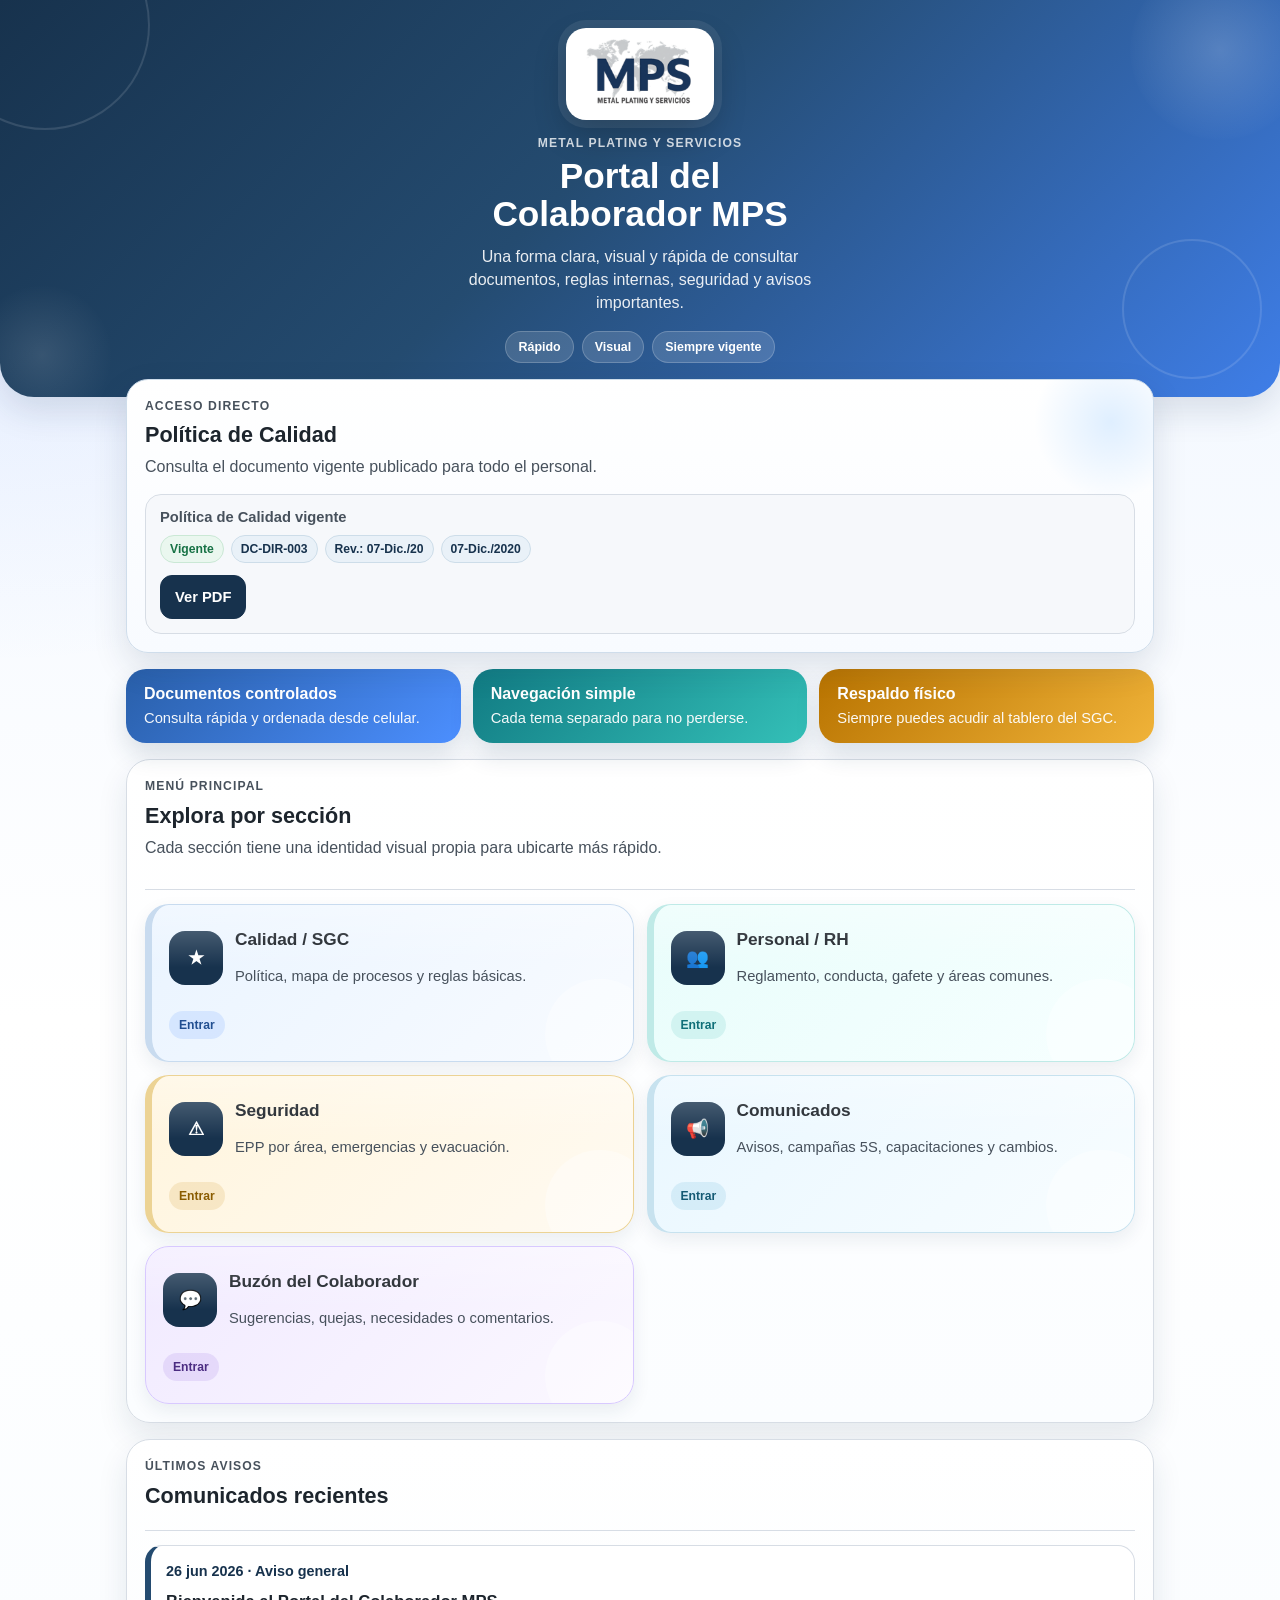
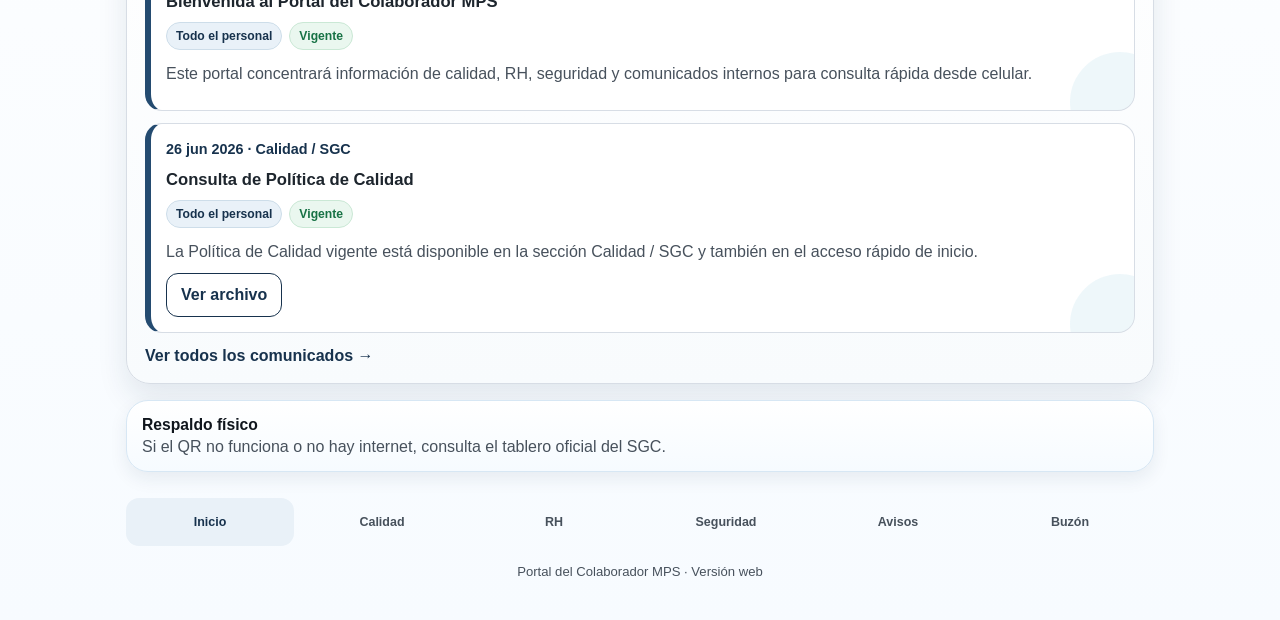
==== index.html @ ca5b2b28 "Carga inicial del Portal del Colaborador MPS" ====
<!doctype html>
<html lang="es-MX">
<head>
  <meta charset="utf-8">
  <meta name="viewport" content="width=device-width, initial-scale=1">
  <title>Portal del Colaborador MPS</title>
  <meta name="description" content="Portal del Colaborador MPS: acceso móvil a calidad, RH, seguridad y comunicados.">
  <link rel="stylesheet" href="css/estilos.css">
</head>
<body data-page="inicio">
  <header class="app-hero energetic creative-home">
    <div class="hero-deco hero-deco-a"></div>
    <div class="hero-deco hero-deco-b"></div>
    <div class="hero-ring hero-ring-a"></div>
    <div class="hero-ring hero-ring-b"></div>
    <div class="hero-logo-wrap glow floating">
      <img src="assets/logo_mps.png" alt="Logo MPS" class="hero-logo">
    </div>
    <p class="kicker">Metal Plating y Servicios</p>
    <h1>Portal del Colaborador MPS</h1>
    <p class="hero-text">Una forma clara, visual y rápida de consultar documentos, reglas internas, seguridad y avisos importantes.</p>
    <div class="hero-pills colorful">
      <span>Rápido</span>
      <span>Visual</span>
      <span>Siempre vigente</span>
    </div>
  </header>

  <main class="app-main">
    <section class="primary-policy energetic-card spotlight-card">
      <div>
        <p class="tag">Acceso directo</p>
        <h2>Política de Calidad</h2>
        <p>Consulta el documento vigente publicado para todo el personal.</p>
      </div>
      <div id="politica-destacada" class="destacado-loading">Cargando documento...</div>
    </section>

    <section class="home-ribbon-grid">
      <article class="ribbon-card blue">
        <strong>Documentos controlados</strong>
        <span>Consulta rápida y ordenada desde celular.</span>
      </article>
      <article class="ribbon-card teal">
        <strong>Navegación simple</strong>
        <span>Cada tema separado para no perderse.</span>
      </article>
      <article class="ribbon-card amber">
        <strong>Respaldo físico</strong>
        <span>Siempre puedes acudir al tablero del SGC.</span>
      </article>
    </section>

    <section class="menu-section menu-energetic creative-panel">
      <div class="section-heading no-border">
        <p class="tag">Menú principal</p>
        <h2>Explora por sección</h2>
        <p>Cada sección tiene una identidad visual propia para ubicarte más rápido.</p>
      </div>
      <div class="mobile-menu-grid energetic-grid v6-grid">
        <a class="module-card calidad vivid deluxe" href="calidad.html">
          <span class="module-icon vivid">★</span>
          <span class="module-title">Calidad / SGC</span>
          <span class="module-desc">Política, mapa de procesos y reglas básicas.</span>
          <span class="module-chip">Entrar</span>
        </a>
        <a class="module-card rh vivid deluxe" href="rh.html">
          <span class="module-icon vivid">👥</span>
          <span class="module-title">Personal / RH</span>
          <span class="module-desc">Reglamento, conducta, gafete y áreas comunes.</span>
          <span class="module-chip">Entrar</span>
        </a>
        <a class="module-card seguridad vivid deluxe" href="seguridad.html">
          <span class="module-icon vivid">⚠</span>
          <span class="module-title">Seguridad</span>
          <span class="module-desc">EPP por área, emergencias y evacuación.</span>
          <span class="module-chip">Entrar</span>
        </a>
        <a class="module-card comunicados vivid deluxe" href="comunicados.html">
          <span class="module-icon vivid">📢</span>
          <span class="module-title">Comunicados</span>
          <span class="module-desc">Avisos, campañas 5S, capacitaciones y cambios.</span>
          <span class="module-chip">Entrar</span>
        </a>
        <a class="module-card buzon vivid deluxe" href="buzon.html">
          <span class="module-icon vivid">💬</span>
          <span class="module-title">Buzón del Colaborador</span>
          <span class="module-desc">Sugerencias, quejas, necesidades o comentarios.</span>
          <span class="module-chip">Entrar</span>
        </a>
      </div>
    </section>

    <section class="mini-section stylish creative-panel">
      <div class="section-heading">
        <p class="tag">Últimos avisos</p>
        <h2>Comunicados recientes</h2>
      </div>
      <div id="comunicados-recientes" class="comunicados-lista compact-list"></div>
      <a class="text-link" href="comunicados.html">Ver todos los comunicados →</a>
    </section>

    <section class="support-note polished home-note">
      <strong>Respaldo físico</strong>
      <span>Si el QR no funciona o no hay internet, consulta el tablero oficial del SGC.</span>
    </section>
  </main>

  <nav class="bottom-nav" aria-label="Navegación principal">
    <a href="index.html" class="bottom-link active">Inicio</a>
    <a href="calidad.html" class="bottom-link">Calidad</a>
    <a href="rh.html" class="bottom-link">RH</a>
    <a href="seguridad.html" class="bottom-link">Seguridad</a>
    <a href="comunicados.html" class="bottom-link">Avisos</a>
    <a href="buzon.html" class="bottom-link">Buzón</a>
  </nav>

  <footer>
    <p>Portal del Colaborador MPS · Versión web</p>
  </footer>

  <script src="js/portal.js"></script>
</body>
</html>
---- css/estilos.css ----
:root {
  --azul: #17324d;
  --azul-2: #244b70;
  --azul-3: #35658d;
  --gris-950: #10161d;
  --gris-900: #1d252d;
  --gris-700: #47515c;
  --gris-500: #718093;
  --gris-300: #d7dde5;
  --gris-180: #e8edf3;
  --gris-100: #f6f8fb;
  --blanco: #ffffff;
  --verde: #177245;
  --ambar: #9a6700;
  --sombra: 0 14px 34px rgba(23, 50, 77, 0.13);
  --sombra-suave: 0 7px 18px rgba(23, 50, 77, 0.08);
  --radio: 22px;
}

* { box-sizing: border-box; }
html { scroll-behavior: smooth; }
body {
  margin: 0;
  font-family: Arial, Helvetica, sans-serif;
  background:
    radial-gradient(circle at top left, rgba(53, 101, 141, .14), transparent 34%),
    linear-gradient(180deg, #eef2f6 0%, #ffffff 42%, #f6f8fb 100%);
  color: var(--gris-900);
  padding-bottom: 88px;
}
a { color: inherit; }
h1, h2, h3, p { margin-top: 0; }

.app-hero {
  min-height: 310px;
  text-align: center;
  color: var(--blanco);
  padding: 28px 18px 34px;
  background:
    radial-gradient(circle at 30% 12%, rgba(255,255,255,.24), transparent 26%),
    linear-gradient(155deg, #12283f 0%, #17324d 50%, #244b70 100%);
  border-bottom-left-radius: 34px;
  border-bottom-right-radius: 34px;
  box-shadow: var(--sombra);
}
.hero-logo-wrap {
  width: 148px;
  height: 92px;
  margin: 0 auto 16px;
  background: var(--blanco);
  border-radius: 20px;
  display: grid;
  place-items: center;
  box-shadow: 0 12px 26px rgba(0,0,0,.22);
}
.hero-logo { width: 122px; height: auto; }
.kicker, .tag {
  font-size: .76rem;
  text-transform: uppercase;
  letter-spacing: .09em;
  font-weight: 800;
}
.kicker { color: rgba(255,255,255,.78); margin-bottom: 7px; }
.tag { color: var(--azul-3); margin-bottom: 7px; }
.app-hero h1 {
  font-size: 1.75rem;
  line-height: 1.08;
  margin: 0 auto 12px;
  max-width: 360px;
}
.hero-text {
  max-width: 390px;
  margin: 0 auto 16px;
  color: rgba(255,255,255,.9);
  line-height: 1.45;
}
.version-badge {
  display: inline-flex;
  padding: 8px 12px;
  background: rgba(255,255,255,.13);
  border: 1px solid rgba(255,255,255,.22);
  border-radius: 999px;
  font-size: .78rem;
  font-weight: 700;
}

.app-main {
  width: min(1080px, 100%);
  margin: 0 auto;
  padding: 18px;
}
.primary-policy, .menu-section, .mini-section, .module-content, .support-note {
  background: var(--blanco);
  border: 1px solid var(--gris-300);
  border-radius: var(--radio);
  box-shadow: var(--sombra);
}
.primary-policy {
  margin-top: -44px;
  padding: 18px;
}
.primary-policy h2, .menu-section h2, .mini-section h2, .module-content h2 {
  margin-bottom: 7px;
  font-size: 1.35rem;
}
.primary-policy p, .menu-section p, .mini-section p, .module-content p {
  color: var(--gris-700);
  line-height: 1.45;
}
.doc-mini {
  margin-top: 12px;
  padding: 14px;
  border-radius: 16px;
  background: var(--gris-100);
  border: 1px solid var(--gris-300);
}
.menu-section, .mini-section, .module-content {
  padding: 18px;
  margin-top: 16px;
}
.mobile-menu-grid {
  display: grid;
  gap: 13px;
  margin-top: 14px;
}
.module-card {
  min-height: 112px;
  text-decoration: none;
  display: grid;
  grid-template-columns: 52px 1fr;
  grid-template-rows: auto auto;
  column-gap: 14px;
  row-gap: 4px;
  align-items: center;
  padding: 17px;
  border-radius: 20px;
  background: linear-gradient(180deg, #ffffff, #f8fafc);
  border: 1px solid var(--gris-300);
  box-shadow: var(--sombra-suave);
}
.module-icon {
  grid-row: 1 / 3;
  width: 52px;
  height: 52px;
  border-radius: 17px;
  display: grid;
  place-items: center;
  background: var(--azul);
  color: var(--blanco);
  font-size: 1rem;
  font-weight: 900;
}
.module-title {
  font-size: 1.06rem;
  font-weight: 900;
  color: var(--gris-950);
}
.module-desc {
  color: var(--gris-700);
  line-height: 1.32;
  font-size: .92rem;
}
.module-card.calidad { border-left: 7px solid #244b70; }
.module-card.rh { border-left: 7px solid #5d6b7a; }
.module-card.seguridad { border-left: 7px solid #17324d; }
.module-card.comunicados { border-left: 7px solid #35658d; }

.section-heading {
  border-bottom: 1px solid var(--gris-300);
  padding-bottom: 14px;
  margin-bottom: 14px;
}
.grid-cards, .comunicados-lista {
  display: grid;
  gap: 12px;
}
.doc-card, .comunicado-card {
  padding: 15px;
  border: 1px solid var(--gris-300);
  background: var(--gris-100);
  border-radius: 17px;
}
.doc-card h3, .comunicado-card h3 {
  margin-bottom: 6px;
  font-size: 1.04rem;
}
.doc-card p, .comunicado-card p {
  color: var(--gris-700);
  line-height: 1.45;
  margin-bottom: 10px;
}
.comunicado-card {
  background: var(--blanco);
  border-left: 6px solid var(--azul-2);
}
.comunicado-card .fecha {
  font-weight: 900;
  color: var(--azul);
  font-size: .9rem;
}
.compact-list .comunicado-card:nth-child(n+3) { display: none; }

.meta-row { display: flex; flex-wrap: wrap; gap: 7px; margin: 10px 0 12px; }
.pill {
  display: inline-flex;
  align-items: center;
  gap: 4px;
  font-size: .76rem;
  font-weight: 800;
  padding: 6px 9px;
  border-radius: 999px;
  color: var(--azul);
  background: #e9f1f8;
  border: 1px solid #cddde9;
}
.pill.ok { color: var(--verde); background: #eaf7ef; border-color: #cae8d5; }
.pill.pending { color: var(--ambar); background: #fff6df; border-color: #f0dcab; }
.btn-row { display: flex; gap: 10px; flex-wrap: wrap; }
.btn {
  display: inline-flex;
  min-height: 44px;
  align-items: center;
  justify-content: center;
  padding: 11px 14px;
  border-radius: 12px;
  text-decoration: none;
  font-weight: 800;
  border: 1px solid var(--azul);
  background: var(--azul);
  color: var(--blanco);
}
.btn.secondary { background: var(--blanco); color: var(--azul); }
.btn.disabled { background: var(--gris-180); color: var(--gris-700); border-color: var(--gris-300); pointer-events: none; }

.text-link {
  display: inline-flex;
  margin-top: 14px;
  font-weight: 900;
  color: var(--azul);
  text-decoration: none;
}
.support-note {
  margin-top: 16px;
  padding: 15px;
  display: flex;
  flex-direction: column;
  gap: 4px;
  background: #f8fafc;
  color: var(--gris-700);
}
.support-note strong { color: var(--gris-950); }

.module-header {
  padding: 18px 18px 26px;
  color: var(--blanco);
  border-bottom-left-radius: 30px;
  border-bottom-right-radius: 30px;
  box-shadow: var(--sombra);
  background: linear-gradient(140deg, #17324d, #244b70);
}
.module-header.calidad { background: linear-gradient(140deg, #12283f, #244b70); }
.module-header.rh { background: linear-gradient(140deg, #233140, #5d6b7a); }
.module-header.seguridad { background: linear-gradient(140deg, #10161d, #17324d); }
.module-header.comunicados { background: linear-gradient(140deg, #17324d, #35658d); }
.module-header h1 {
  font-size: 1.8rem;
  margin-bottom: 9px;
}
.module-header p {
  color: rgba(255,255,255,.9);
  line-height: 1.45;
  margin-bottom: 0;
}
.back-link {
  display: inline-flex;
  margin-bottom: 18px;
  padding: 8px 10px;
  border-radius: 999px;
  background: rgba(255,255,255,.12);
  border: 1px solid rgba(255,255,255,.2);
  color: var(--blanco);
  text-decoration: none;
  font-size: .86rem;
  font-weight: 800;
}

.bottom-nav {
  position: fixed;
  left: 0;
  right: 0;
  bottom: 0;
  z-index: 50;
  display: grid;
  grid-template-columns: repeat(5, 1fr);
  gap: 4px;
  background: rgba(255,255,255,.97);
  border-top: 1px solid var(--gris-300);
  box-shadow: 0 -6px 18px rgba(0,0,0,.07);
  padding: 8px 8px calc(8px + env(safe-area-inset-bottom));
}
.bottom-link {
  min-height: 48px;
  display: grid;
  place-items: center;
  text-align: center;
  font-size: .74rem;
  font-weight: 800;
  border-radius: 13px;
  text-decoration: none;
  color: var(--gris-700);
}
.bottom-link.active {
  background: #e9f1f8;
  color: var(--azul);
}
footer {
  text-align: center;
  color: var(--gris-700);
  padding: 4px 18px 28px;
  font-size: .82rem;
}
.destacado-loading { color: var(--gris-700); font-size: .92rem; }

@media (min-width: 700px) {
  .app-hero h1 { font-size: 2.2rem; }
  .app-main { padding: 26px; }
  .mobile-menu-grid { grid-template-columns: repeat(2, 1fr); }
  .grid-cards { grid-template-columns: repeat(2, 1fr); }
  .module-header { padding: 26px 32px 34px; }
}

@media (min-width: 1000px) {
  body { padding-bottom: 0; }
  .app-hero { min-height: 340px; }
  .grid-cards { grid-template-columns: repeat(3, 1fr); }
  .bottom-nav {
    position: static;
    max-width: 1080px;
    margin: 0 auto;
    background: transparent;
    border-top: 0;
    box-shadow: none;
    padding: 0 26px;
  }
  footer { padding-top: 18px; }
}


/* ===== Version 4 - greater visual differentiation by section ===== */
body[data-page="calidad"] {
  background: radial-gradient(circle at top left, rgba(36,75,112,.16), transparent 28%), linear-gradient(180deg, #eef4fb 0%, #ffffff 46%, #f8fbff 100%);
}
body[data-page="rh"] {
  background: radial-gradient(circle at top left, rgba(93,107,122,.16), transparent 28%), linear-gradient(180deg, #f1f3f6 0%, #ffffff 46%, #fafbfc 100%);
}
body[data-page="seguridad"] {
  background: radial-gradient(circle at top left, rgba(154,103,0,.10), transparent 28%), linear-gradient(180deg, #f7f4ed 0%, #ffffff 46%, #fbfaf7 100%);
}
body[data-page="comunicados"] {
  background: radial-gradient(circle at top left, rgba(53,101,141,.12), transparent 28%), linear-gradient(180deg, #eef5fa 0%, #ffffff 46%, #f8fbfd 100%);
}
.feature-strip {
  padding: 18px;
  border-radius: 22px;
  margin-top: 2px;
  margin-bottom: 16px;
  box-shadow: var(--sombra);
  border: 1px solid var(--gris-300);
  background: var(--blanco);
}
.feature-strip-head { margin-bottom: 14px; }
.quick-grid {
  display: grid;
  gap: 12px;
}
.quick-tile {
  padding: 16px;
  border-radius: 18px;
  border: 1px solid var(--gris-300);
  background: var(--gris-100);
  box-shadow: var(--sombra-suave);
}
.quick-tile h3 {
  margin-bottom: 6px;
  font-size: 1rem;
}
.quick-tile p {
  margin-bottom: 0;
  line-height: 1.38;
  color: var(--gris-700);
}
.feature-strip.calidad {
  background: linear-gradient(180deg, #ffffff, #f3f8fd);
  border-color: #cddde9;
}
.quick-tile.calidad {
  background: #eef5fb;
  border-color: #cddde9;
  border-left: 6px solid #244b70;
}
.module-content.calidad .doc-card,
.module-content.calidad .comunicado-card {
  background: linear-gradient(180deg, #ffffff, #f6fbff);
  border-color: #cddde9;
}
.module-content.calidad .section-heading {
  border-bottom-color: #cddde9;
}
.feature-strip.rh {
  background: linear-gradient(180deg, #ffffff, #f5f6f8);
  border-color: #d9dfe5;
}
.quick-tile.rh {
  background: #f3f5f7;
  border-color: #d9dfe5;
  border-left: 6px solid #5d6b7a;
}
.module-content.rh .doc-card,
.module-content.rh .comunicado-card {
  background: linear-gradient(180deg, #ffffff, #f7f8fa);
  border-color: #d9dfe5;
}
.module-content.rh .section-heading {
  border-bottom-color: #d9dfe5;
}
.feature-strip.seguridad {
  background: linear-gradient(180deg, #ffffff, #fff8ec);
  border-color: #eedeb4;
}
.quick-tile.seguridad {
  background: #fff8ea;
  border-color: #eedeb4;
  border-left: 6px solid #9a6700;
}
.module-content.seguridad .doc-card,
.module-content.seguridad .comunicado-card {
  background: linear-gradient(180deg, #ffffff, #fffaf0);
  border-color: #eedeb4;
}
.module-content.seguridad .section-heading {
  border-bottom-color: #eedeb4;
}
.module-content.seguridad .pill,
.feature-strip.seguridad .tag,
body[data-page="seguridad"] .text-link {
  color: #8a5c00;
}
.feature-strip.comunicados {
  background: linear-gradient(180deg, #ffffff, #f1f8fc);
  border-color: #d0e1eb;
}
.quick-tile.comunicados {
  background: #eef7fb;
  border-color: #d0e1eb;
  border-left: 6px solid #35658d;
}
.module-content.comunicados .comunicado-card {
  background: linear-gradient(180deg, #ffffff, #f7fbfd);
  border-color: #d0e1eb;
}
.module-content.comunicados .section-heading {
  border-bottom-color: #d0e1eb;
}
.support-note.calidad { background: #f3f8fd; border-color: #cddde9; }
.support-note.rh { background: #f5f6f8; border-color: #d9dfe5; }
.support-note.seguridad { background: #fff8ea; border-color: #eedeb4; }
.support-note.comunicados { background: #eef7fb; border-color: #d0e1eb; }
@media (min-width: 760px) {
  .quick-grid { grid-template-columns: repeat(3, 1fr); }
}


/* ===== Version 5: more attractive and dynamic ===== */
.app-hero.energetic,
.module-header.vivid {
  position: relative;
  overflow: hidden;
}
.hero-deco {
  position: absolute;
  border-radius: 999px;
  opacity: .18;
  pointer-events: none;
}
.hero-deco-a {
  width: 180px;
  height: 180px;
  top: -40px;
  right: -30px;
  background: radial-gradient(circle, rgba(255,255,255,.95) 0%, rgba(255,255,255,.08) 68%, transparent 72%);
}
.hero-deco-b {
  width: 140px;
  height: 140px;
  bottom: -28px;
  left: -28px;
  background: radial-gradient(circle, rgba(255,255,255,.62) 0%, rgba(255,255,255,.05) 66%, transparent 71%);
}
.hero-logo-wrap.glow {
  box-shadow: 0 14px 32px rgba(0,0,0,.22), 0 0 0 8px rgba(255,255,255,.08);
}
.hero-pills {
  display: flex;
  gap: 8px;
  flex-wrap: wrap;
  justify-content: center;
  margin-top: 14px;
}
.hero-pills span {
  padding: 8px 12px;
  border-radius: 999px;
  background: rgba(255,255,255,.14);
  border: 1px solid rgba(255,255,255,.2);
  font-size: .78rem;
  font-weight: 700;
}
.energetic-card {
  background: linear-gradient(180deg, #ffffff 0%, #f8fbff 100%);
  border-color: #cfddeb;
}
.menu-energetic {
  background: linear-gradient(180deg, #ffffff 0%, #fbfdff 100%);
}
.energetic-grid .module-card.vivid {
  position: relative;
  min-height: 146px;
  padding-bottom: 18px;
  overflow: hidden;
  transition: transform .18s ease, box-shadow .18s ease;
}
.energetic-grid .module-card.vivid::after {
  content: "";
  position: absolute;
  width: 110px;
  height: 110px;
  right: -22px;
  bottom: -28px;
  border-radius: 999px;
  background: rgba(255,255,255,.35);
}
.energetic-grid .module-card.vivid:hover {
  transform: translateY(-3px);
  box-shadow: 0 12px 24px rgba(23,50,77,.16);
}
.module-card.vivid .module-icon.vivid {
  width: 54px;
  height: 54px;
  font-size: 1.15rem;
  border-radius: 16px;
}
.module-card.vivid .module-chip {
  margin-top: 10px;
  display: inline-flex;
  width: fit-content;
  padding: 7px 10px;
  border-radius: 999px;
  background: rgba(255,255,255,.65);
  font-size: .76rem;
  font-weight: 800;
  color: var(--gris-950);
}
.module-card.calidad.vivid {
  background: linear-gradient(135deg, #eaf4ff 0%, #f8fbff 100%);
  border-color: #c8dbef;
}
.module-card.rh.vivid {
  background: linear-gradient(135deg, #f0f3f6 0%, #fbfcfd 100%);
  border-color: #d8dfe6;
}
.module-card.seguridad.vivid {
  background: linear-gradient(135deg, #fff5de 0%, #fffaf1 100%);
  border-color: #ecd394;
}
.module-card.comunicados.vivid {
  background: linear-gradient(135deg, #e9f7ff 0%, #f8fdff 100%);
  border-color: #c7e2ef;
}
.section-icon-badge {
  width: 68px;
  height: 68px;
  border-radius: 20px;
  display: grid;
  place-items: center;
  font-size: 1.55rem;
  flex: 0 0 auto;
  box-shadow: 0 10px 20px rgba(0,0,0,.18);
}
.module-hero-row {
  display: flex;
  gap: 16px;
  align-items: flex-start;
}
.icon-calidad { background: linear-gradient(135deg, #ffffff, #dbeeff); color: #17324d; }
.icon-rh { background: linear-gradient(135deg, #ffffff, #eceff3); color: #394550; }
.icon-seguridad { background: linear-gradient(135deg, #fffef9, #ffe8aa); color: #8a5c00; }
.icon-comunicados { background: linear-gradient(135deg, #ffffff, #dff1fa); color: #244b70; }
.feature-strip.bold {
  padding: 20px;
}
.bullet-highlights {
  list-style: none;
  margin: 0;
  padding: 0;
  display: grid;
  gap: 10px;
}
.bullet-highlights li {
  position: relative;
  padding: 13px 14px 13px 42px;
  border-radius: 16px;
  background: rgba(255,255,255,.8);
  border: 1px solid var(--gris-300);
  font-weight: 700;
  box-shadow: var(--sombra-suave);
}
.bullet-highlights li::before {
  content: "✓";
  position: absolute;
  left: 14px;
  top: 50%;
  transform: translateY(-50%);
  width: 18px;
  height: 18px;
  border-radius: 999px;
  display: grid;
  place-items: center;
  font-size: .78rem;
  font-weight: 900;
  color: #fff;
  background: var(--azul);
}
.bullet-highlights.calidad li,
.feature-strip.bold.calidad { background: linear-gradient(180deg, #f3f9ff 0%, #ffffff 100%); border-color: #c8dbef; }
.bullet-highlights.calidad li::before { background: #244b70; }
.bullet-highlights.rh li,
.feature-strip.bold.rh { background: linear-gradient(180deg, #f5f7f9 0%, #ffffff 100%); border-color: #d8dfe6; }
.bullet-highlights.rh li::before { background: #5d6b7a; }
.bullet-highlights.seguridad li,
.feature-strip.bold.seguridad { background: linear-gradient(180deg, #fff8e9 0%, #ffffff 100%); border-color: #ecd394; }
.bullet-highlights.seguridad li::before { background: #9a6700; }
.bullet-highlights.comunicados li,
.feature-strip.bold.comunicados { background: linear-gradient(180deg, #eef8fd 0%, #ffffff 100%); border-color: #c7e2ef; }
.bullet-highlights.comunicados li::before { background: #35658d; }
.module-content.lively .doc-card,
.module-content.lively .comunicado-card {
  box-shadow: 0 8px 18px rgba(23,50,77,.08);
  transition: transform .15s ease, box-shadow .15s ease;
}
.module-content.lively .doc-card:hover,
.module-content.lively .comunicado-card:hover {
  transform: translateY(-2px);
  box-shadow: 0 12px 24px rgba(23,50,77,.12);
}
.stylish {
  background: linear-gradient(180deg, #ffffff 0%, #f8fbfd 100%);
}
.support-note.polished {
  border-width: 1px;
  box-shadow: var(--sombra-suave);
}
.support-note.polished strong {
  font-size: .98rem;
}
body[data-page="calidad"] .module-header.vivid {
  background: linear-gradient(135deg, #17324d 0%, #2c6799 100%);
}
body[data-page="rh"] .module-header.vivid {
  background: linear-gradient(135deg, #455260 0%, #7d8b99 100%);
}
body[data-page="seguridad"] .module-header.vivid {
  background: linear-gradient(135deg, #8a5c00 0%, #d59b1f 100%);
}
body[data-page="comunicados"] .module-header.vivid {
  background: linear-gradient(135deg, #1d4e70 0%, #4ea1c7 100%);
}
body[data-page="seguridad"] .kicker,
body[data-page="seguridad"] .module-header.vivid p,
body[data-page="seguridad"] .back-link { color: rgba(255,255,255,.95); }
@media (min-width: 760px) {
  .bullet-highlights {
    grid-template-columns: repeat(3, 1fr);
  }
}


/* ===== Version 6: more creative, more vivid ===== */
body[data-page="inicio"] {
  background: radial-gradient(circle at top left, rgba(76,126,255,.16), transparent 26%), linear-gradient(180deg, #eef5ff 0%, #ffffff 46%, #f7fbff 100%);
}
body[data-page="rh"] {
  background: radial-gradient(circle at top left, rgba(70, 196, 190, .18), transparent 26%), linear-gradient(180deg, #effcfb 0%, #ffffff 46%, #f8fffe 100%);
}
.hero-ring {
  position: absolute;
  border: 2px solid rgba(255,255,255,.12);
  border-radius: 999px;
  pointer-events: none;
}
.hero-ring-a {
  width: 210px;
  height: 210px;
  top: -80px;
  left: -60px;
}
.hero-ring-b {
  width: 140px;
  height: 140px;
  bottom: 18px;
  right: 18px;
}
.creative-home {
  background: linear-gradient(135deg, #17324d 0%, #244b70 45%, #3f7ee8 100%);
}
.creative-module.calidad {
  background: linear-gradient(135deg, #17324d 0%, #2662af 60%, #52a7ff 100%) !important;
}
.creative-module.rh {
  background: linear-gradient(135deg, #0f6f78 0%, #26a5a0 55%, #6fe0d8 100%) !important;
}
.creative-module.seguridad {
  background: linear-gradient(135deg, #8a5c00 0%, #d88d08 55%, #ffd36e 100%) !important;
}
.creative-module.comunicados {
  background: linear-gradient(135deg, #145a74 0%, #2997c2 55%, #6ad4ff 100%) !important;
}
.floating {
  animation: floaty 5s ease-in-out infinite;
}
@keyframes floaty {
  0%,100% { transform: translateY(0px); }
  50% { transform: translateY(-6px); }
}
.home-ribbon-grid {
  display: grid;
  gap: 12px;
  margin: 16px 0;
}
.ribbon-card {
  padding: 16px 18px;
  border-radius: 20px;
  color: #fff;
  box-shadow: 0 12px 24px rgba(23,50,77,.14);
}
.ribbon-card strong {
  display: block;
  margin-bottom: 6px;
  font-size: 1rem;
}
.ribbon-card span { font-size: .92rem; opacity: .95; }
.ribbon-card.blue { background: linear-gradient(135deg, #295fa9, #4c8fff); }
.ribbon-card.teal { background: linear-gradient(135deg, #117b83, #34c0b8); }
.ribbon-card.amber { background: linear-gradient(135deg, #b87300, #f0b339); }
.spotlight-card {
  position: relative;
  overflow: hidden;
}
.spotlight-card::after {
  content: "";
  position: absolute;
  width: 160px;
  height: 160px;
  right: -38px;
  top: -38px;
  border-radius: 999px;
  background: radial-gradient(circle, rgba(82,167,255,.18) 0%, transparent 68%);
}
.creative-panel {
  border-radius: 24px;
  box-shadow: 0 14px 30px rgba(23,50,77,.10);
}
.v6-grid .module-card.deluxe {
  min-height: 158px;
  border-radius: 24px;
}
.v6-grid .module-card.deluxe::before {
  content: "";
  position: absolute;
  inset: 0;
  background: linear-gradient(180deg, rgba(255,255,255,.34), transparent 40%);
  pointer-events: none;
}
.v6-grid .module-card.deluxe .module-title {
  font-size: 1.08rem;
}
.v6-grid .module-card.deluxe .module-desc {
  max-width: 90%;
}
.home-note {
  background: linear-gradient(180deg, #ffffff, #f6fbff);
  border-color: #d7e7f4;
}
.insight-line {
  font-size: .92rem;
  color: var(--gris-500);
  margin-top: 6px;
}
.creative-note {
  border-left: 6px solid transparent;
}
.creative-note.calidad { border-left-color: #2f70c6; }
.creative-note.rh { border-left-color: #1da8a1; }
.creative-note.seguridad { border-left-color: #c88408; }
.creative-note.comunicados { border-left-color: #2997c2; }
.module-content.rh .doc-card,
.module-content.rh .comunicado-card {
  background: linear-gradient(180deg, #ffffff, #f4fffe);
  border-color: #bfeae7;
}
.feature-strip.bold.rh,
.bullet-highlights.rh li {
  background: linear-gradient(180deg, #eafcfa 0%, #ffffff 100%);
  border-color: #bfeae7;
}
.bullet-highlights.rh li::before { background: #1da8a1; }
.module-content.rh .section-heading { border-bottom-color: #bfeae7; }
.module-card.rh.vivid {
  background: linear-gradient(135deg, #e8fdfb 0%, #f7ffff 100%);
  border-color: #bfeae7;
}
.module-card.rh.vivid .module-chip { background: rgba(29,168,161,.12); color: #0f6f78; }
.module-content.calidad .doc-card,
.module-content.calidad .comunicado-card {
  background: linear-gradient(180deg, #ffffff, #f5faff);
  border-color: #c5dbf7;
}
.module-content.seguridad .doc-card,
.module-content.seguridad .comunicado-card {
  background: linear-gradient(180deg, #fffdf8, #fff8eb);
  border-color: #f0d490;
}
.module-content.comunicados .doc-card,
.module-content.comunicados .comunicado-card {
  background: linear-gradient(180deg, #ffffff, #f2fbff);
  border-color: #c6e8f5;
}
.module-card.calidad.vivid .module-chip { background: rgba(76,143,255,.15); color: #214f91; }
.module-card.seguridad.vivid .module-chip { background: rgba(200,132,8,.14); color: #8a5c00; }
.module-card.comunicados.vivid .module-chip { background: rgba(41,151,194,.12); color: #145a74; }
.comunicado-card {
  position: relative;
  overflow: hidden;
}
.comunicado-card::after {
  content: "";
  position: absolute;
  width: 100px;
  height: 100px;
  right: -36px;
  bottom: -42px;
  border-radius: 999px;
  background: rgba(41,151,194,.08);
}
@media (min-width: 760px) {
  .home-ribbon-grid {
    grid-template-columns: repeat(3, 1fr);
  }
}


/* ===== Version 7: Buzón del Colaborador ===== */
body[data-page="buzon"] {
  background: radial-gradient(circle at top left, rgba(141, 85, 255, .16), transparent 26%), linear-gradient(180deg, #f6f1ff 0%, #ffffff 46%, #fbf8ff 100%);
}

.creative-module.buzon {
  background: linear-gradient(135deg, #4b2c82 0%, #7d4fd4 55%, #b08cff 100%) !important;
}

.icon-buzon {
  background: linear-gradient(135deg, #ffffff, #eee4ff);
  color: #5d35a8;
}

.module-card.buzon.vivid {
  background: linear-gradient(135deg, #f1eaff 0%, #fbf8ff 100%);
  border-color: #d8c9ff;
}

.module-card.buzon.vivid .module-chip {
  background: rgba(125,79,212,.13);
  color: #4b2c82;
}

.feature-strip.bold.buzon,
.bullet-highlights.buzon li {
  background: linear-gradient(180deg, #f6f0ff 0%, #ffffff 100%);
  border-color: #d8c9ff;
}

.bullet-highlights.buzon li::before {
  background: #7d4fd4;
}

.module-content.buzon .doc-card,
.module-content.buzon .comunicado-card,
.module-content.buzon {
  border-color: #d8c9ff;
}

.creative-note.buzon {
  border-left-color: #7d4fd4;
}

.buzon-form {
  display: grid;
  gap: 14px;
}

.form-field {
  display: grid;
  gap: 7px;
}

.form-field span,
.radio-card legend {
  font-weight: 800;
  color: var(--gris-950);
  font-size: .92rem;
}

.form-field input,
.form-field select,
.form-field textarea {
  width: 100%;
  border: 1px solid #ccd6e2;
  border-radius: 14px;
  padding: 12px 13px;
  font: inherit;
  background: #ffffff;
  color: var(--gris-900);
  outline: none;
}

.form-field textarea {
  resize: vertical;
}

.form-field input:focus,
.form-field select:focus,
.form-field textarea:focus {
  border-color: #7d4fd4;
  box-shadow: 0 0 0 4px rgba(125,79,212,.12);
}

.form-field small {
  color: var(--gris-500);
}

.radio-card {
  border: 1px solid #d8c9ff;
  border-radius: 18px;
  padding: 14px;
  background: linear-gradient(180deg, #ffffff, #fbf8ff);
  display: grid;
  gap: 10px;
}

.radio-card label {
  display: flex;
  align-items: center;
  gap: 9px;
  font-weight: 700;
  color: var(--gris-700);
}

.form-grid {
  display: grid;
  gap: 12px;
}

.hidden {
  display: none !important;
}

.privacy-note {
  padding: 13px 14px;
  border-radius: 16px;
  background: #f6f0ff;
  border: 1px solid #d8c9ff;
  color: var(--gris-700);
  line-height: 1.42;
}

.submit-btn {
  width: 100%;
  border: 0;
  cursor: pointer;
  background: linear-gradient(135deg, #4b2c82, #7d4fd4);
}

.form-response {
  min-height: 22px;
  margin: 0;
  font-weight: 800;
}

.form-response.ok {
  color: #177245;
}

.form-response.error {
  color: #9a6700;
}

.bottom-nav {
  grid-template-columns: repeat(6, 1fr);
}

.bottom-link {
  font-size: .68rem;
}

@media (min-width: 720px) {
  .form-grid {
    grid-template-columns: repeat(2, 1fr);
  }

  .bottom-link {
    font-size: .78rem;
  }
}


/* ===== Version 9: document status states ===== */
.pill.draft {
  color: #5d35a8;
  background: #f3edff;
  border-color: #d8c9ff;
}


/* ===== Version 11: RH notes without extra documents ===== */
.note-chip {
  display: inline-flex;
  width: fit-content;
  padding: 9px 12px;
  border-radius: 999px;
  background: rgba(29,168,161,.12);
  color: #0f6f78;
  border: 1px solid #bfeae7;
  font-size: .82rem;
  font-weight: 900;
}

body[data-page="rh"] .note-chip {
  background: rgba(29,168,161,.14);
  color: #0f6f78;
  border-color: #bfeae7;
}


/* ===== Version 12: seguridad como notas + EPP con iconos ===== */
.epp-icons {
  display: grid;
  gap: 10px;
  margin-top: 12px;
}

.epp-item {
  display: flex;
  align-items: center;
  gap: 10px;
  padding: 10px 12px;
  border-radius: 14px;
  background: linear-gradient(180deg, #fffdf8, #fff7e5);
  border: 1px solid #f0d490;
  color: #6f4a00;
  font-weight: 700;
  line-height: 1.35;
}

.epp-item strong {
  color: #8a5c00;
}

body[data-page="seguridad"] .note-chip {
  background: rgba(200,132,8,.14);
  color: #8a5c00;
  border-color: #f0d490;
}


/* ===== Versión web: Buzón con Google Forms ===== */
.forms-card {
  display: grid;
  gap: 18px;
}

.forms-card-text {
  padding: 16px;
  border-radius: 18px;
  background: linear-gradient(180deg, rgba(255,255,255,.92), rgba(245,248,255,.92));
  border: 1px solid rgba(23,50,77,.14);
}

.forms-card-text h3 {
  margin-bottom: 8px;
}

.buzon-form-btn {
  display: inline-flex;
  margin-top: 8px;
}

.forms-frame-wrap {
  width: 100%;
  min-height: 680px;
  border-radius: 22px;
  overflow: hidden;
  border: 1px solid rgba(23,50,77,.16);
  background: #fff;
  box-shadow: var(--sombra-suave);
}

.forms-frame {
  width: 100%;
  height: 760px;
  border: 0;
  display: block;
}

.privacy-note {
  margin-top: 16px;
  padding: 14px 16px;
  border-radius: 16px;
  background: rgba(29,168,161,.10);
  border: 1px solid rgba(29,168,161,.24);
  color: #264653;
  font-size: .92rem;
  line-height: 1.45;
}

@media (max-width: 640px) {
  .forms-frame-wrap {
    min-height: 740px;
  }
  .forms-frame {
    height: 820px;
  }
}
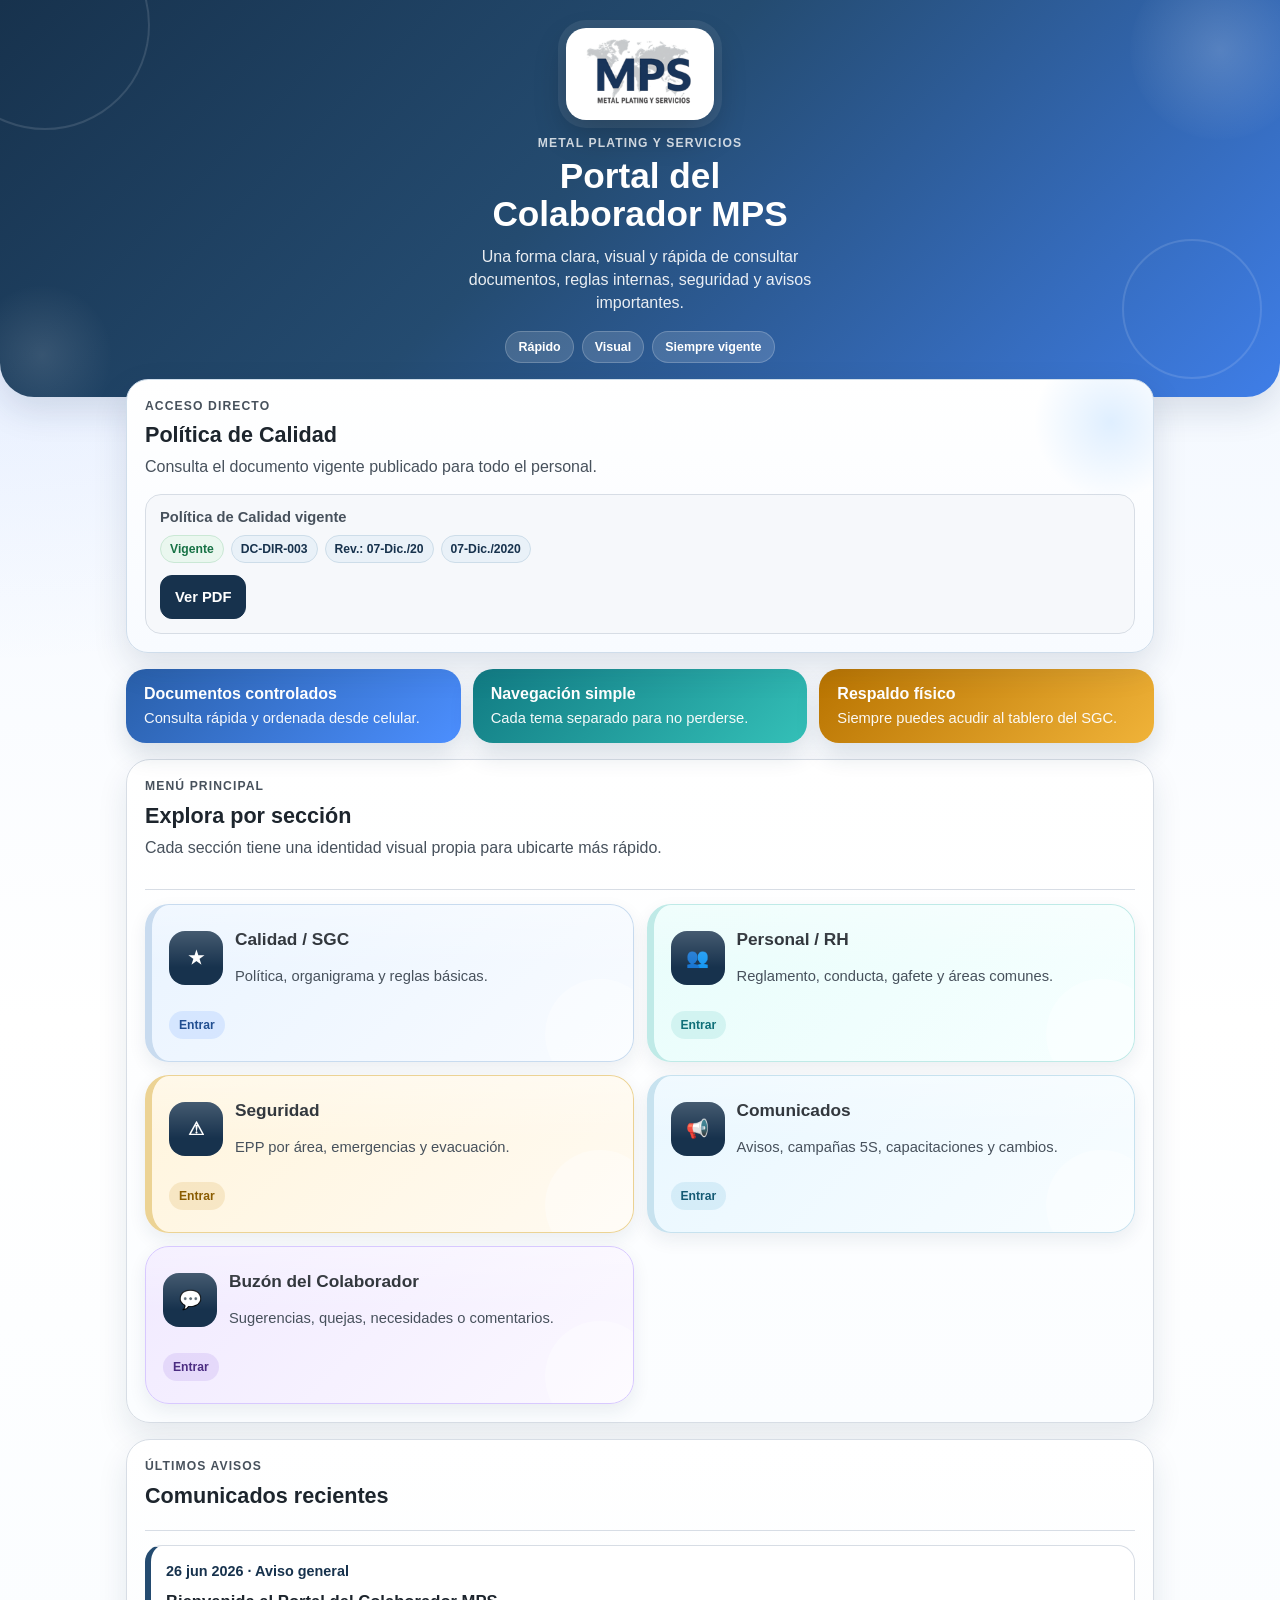
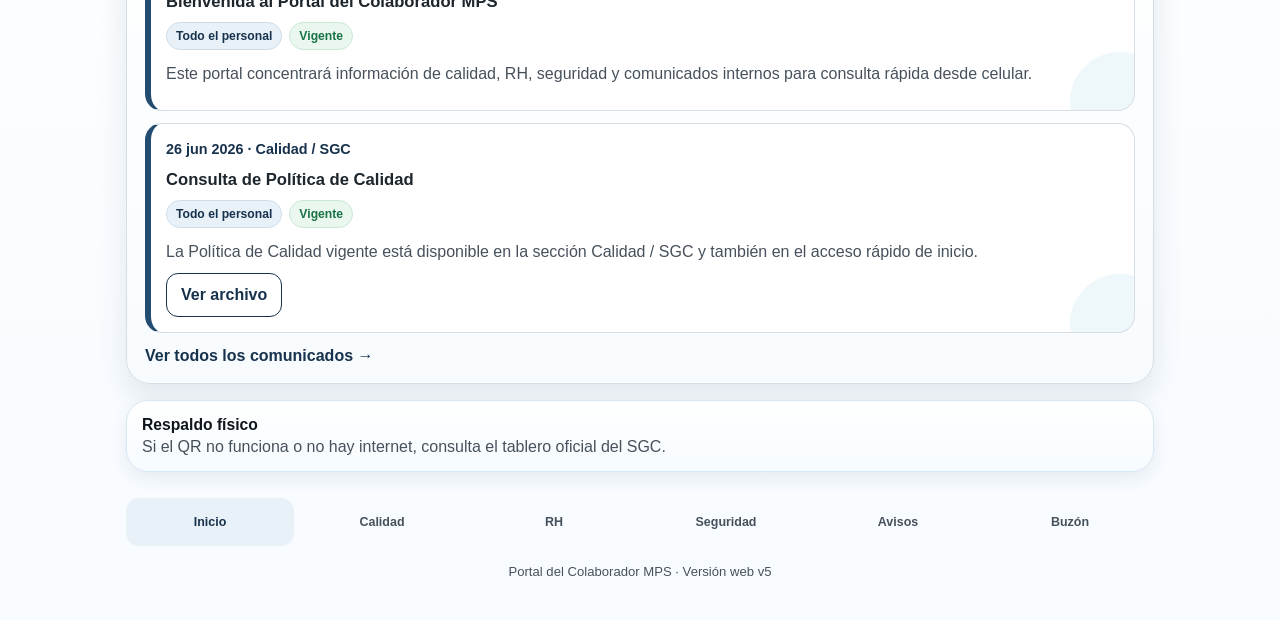
==== commit 0811a5d4: "Actualizar index" ====
--- a/index.html
+++ b/index.html
@@ -61,7 +61,7 @@
         <a class="module-card calidad vivid deluxe" href="calidad.html">
           <span class="module-icon vivid">★</span>
           <span class="module-title">Calidad / SGC</span>
-          <span class="module-desc">Política, mapa de procesos y reglas básicas.</span>
+          <span class="module-desc">Política, organigrama y reglas básicas.</span>
           <span class="module-chip">Entrar</span>
         </a>
         <a class="module-card rh vivid deluxe" href="rh.html">
@@ -116,7 +116,7 @@
   </nav>
 
   <footer>
-    <p>Portal del Colaborador MPS · Versión web</p>
+    <p>Portal del Colaborador MPS · Versión web v5</p>
   </footer>
 
   <script src="js/portal.js"></script>
--- a/css/estilos.css
+++ b/css/estilos.css
@@ -1138,3 +1138,15 @@
     height: 820px;
   }
 }
+
+
+/* ===== Version 13: cambios RH, organigrama y tapones auditivos ===== */
+.epp-icons {
+  grid-template-columns: 1fr;
+}
+
+@media (min-width: 720px) {
+  .epp-icons {
+    grid-template-columns: repeat(2, minmax(0, 1fr));
+  }
+}
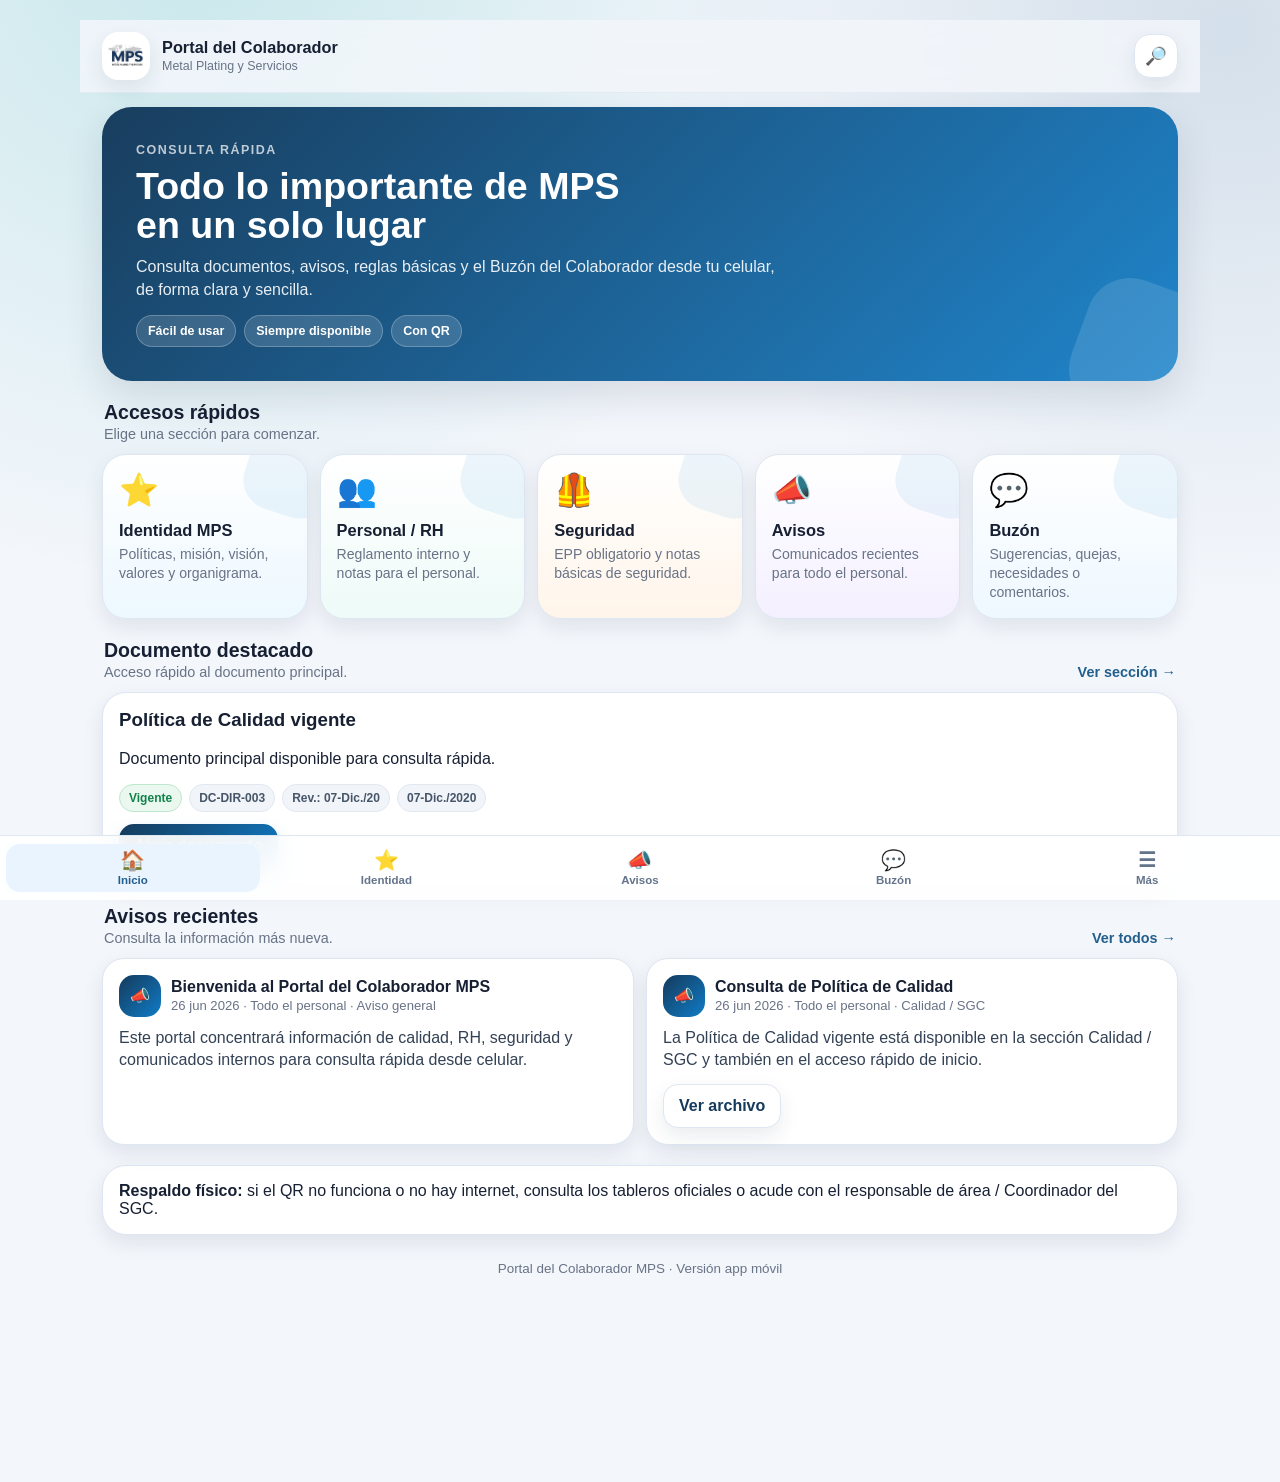
==== commit 80244544: "App movil" ====
--- a/index.html
+++ b/index.html
@@ -1,124 +1,7 @@
-<!doctype html>
-<html lang="es-MX">
-<head>
-  <meta charset="utf-8">
-  <meta name="viewport" content="width=device-width, initial-scale=1">
-  <title>Portal del Colaborador MPS</title>
-  <meta name="description" content="Portal del Colaborador MPS: acceso móvil a calidad, RH, seguridad y comunicados.">
-  <link rel="stylesheet" href="css/estilos.css">
-</head>
-<body data-page="inicio">
-  <header class="app-hero energetic creative-home">
-    <div class="hero-deco hero-deco-a"></div>
-    <div class="hero-deco hero-deco-b"></div>
-    <div class="hero-ring hero-ring-a"></div>
-    <div class="hero-ring hero-ring-b"></div>
-    <div class="hero-logo-wrap glow floating">
-      <img src="assets/logo_mps.png" alt="Logo MPS" class="hero-logo">
-    </div>
-    <p class="kicker">Metal Plating y Servicios</p>
-    <h1>Portal del Colaborador MPS</h1>
-    <p class="hero-text">Una forma clara, visual y rápida de consultar documentos, reglas internas, seguridad y avisos importantes.</p>
-    <div class="hero-pills colorful">
-      <span>Rápido</span>
-      <span>Visual</span>
-      <span>Siempre vigente</span>
-    </div>
-  </header>
-
-  <main class="app-main">
-    <section class="primary-policy energetic-card spotlight-card">
-      <div>
-        <p class="tag">Acceso directo</p>
-        <h2>Política de Calidad</h2>
-        <p>Consulta el documento vigente publicado para todo el personal.</p>
-      </div>
-      <div id="politica-destacada" class="destacado-loading">Cargando documento...</div>
-    </section>
-
-    <section class="home-ribbon-grid">
-      <article class="ribbon-card blue">
-        <strong>Documentos controlados</strong>
-        <span>Consulta rápida y ordenada desde celular.</span>
-      </article>
-      <article class="ribbon-card teal">
-        <strong>Navegación simple</strong>
-        <span>Cada tema separado para no perderse.</span>
-      </article>
-      <article class="ribbon-card amber">
-        <strong>Respaldo físico</strong>
-        <span>Siempre puedes acudir al tablero del SGC.</span>
-      </article>
-    </section>
-
-    <section class="menu-section menu-energetic creative-panel">
-      <div class="section-heading no-border">
-        <p class="tag">Menú principal</p>
-        <h2>Explora por sección</h2>
-        <p>Cada sección tiene una identidad visual propia para ubicarte más rápido.</p>
-      </div>
-      <div class="mobile-menu-grid energetic-grid v6-grid">
-        <a class="module-card calidad vivid deluxe" href="calidad.html">
-          <span class="module-icon vivid">★</span>
-          <span class="module-title">Calidad / SGC</span>
-          <span class="module-desc">Política, organigrama y reglas básicas.</span>
-          <span class="module-chip">Entrar</span>
-        </a>
-        <a class="module-card rh vivid deluxe" href="rh.html">
-          <span class="module-icon vivid">👥</span>
-          <span class="module-title">Personal / RH</span>
-          <span class="module-desc">Reglamento, conducta, gafete y áreas comunes.</span>
-          <span class="module-chip">Entrar</span>
-        </a>
-        <a class="module-card seguridad vivid deluxe" href="seguridad.html">
-          <span class="module-icon vivid">⚠</span>
-          <span class="module-title">Seguridad</span>
-          <span class="module-desc">EPP por área, emergencias y evacuación.</span>
-          <span class="module-chip">Entrar</span>
-        </a>
-        <a class="module-card comunicados vivid deluxe" href="comunicados.html">
-          <span class="module-icon vivid">📢</span>
-          <span class="module-title">Comunicados</span>
-          <span class="module-desc">Avisos, campañas 5S, capacitaciones y cambios.</span>
-          <span class="module-chip">Entrar</span>
-        </a>
-        <a class="module-card buzon vivid deluxe" href="buzon.html">
-          <span class="module-icon vivid">💬</span>
-          <span class="module-title">Buzón del Colaborador</span>
-          <span class="module-desc">Sugerencias, quejas, necesidades o comentarios.</span>
-          <span class="module-chip">Entrar</span>
-        </a>
-      </div>
-    </section>
-
-    <section class="mini-section stylish creative-panel">
-      <div class="section-heading">
-        <p class="tag">Últimos avisos</p>
-        <h2>Comunicados recientes</h2>
-      </div>
-      <div id="comunicados-recientes" class="comunicados-lista compact-list"></div>
-      <a class="text-link" href="comunicados.html">Ver todos los comunicados →</a>
-    </section>
-
-    <section class="support-note polished home-note">
-      <strong>Respaldo físico</strong>
-      <span>Si el QR no funciona o no hay internet, consulta el tablero oficial del SGC.</span>
-    </section>
-  </main>
-
-  <nav class="bottom-nav" aria-label="Navegación principal">
-    <a href="index.html" class="bottom-link active">Inicio</a>
-    <a href="calidad.html" class="bottom-link">Calidad</a>
-    <a href="rh.html" class="bottom-link">RH</a>
-    <a href="seguridad.html" class="bottom-link">Seguridad</a>
-    <a href="comunicados.html" class="bottom-link">Avisos</a>
-    <a href="buzon.html" class="bottom-link">Buzón</a>
-  </nav>
-
-  <footer>
-    <p>Portal del Colaborador MPS · Versión web v5</p>
-  </footer>
-
-  <script src="js/portal.js"></script>
-</body>
-</html>+<!doctype html><html lang="es-MX"><head><meta charset="utf-8"><meta name="viewport" content="width=device-width, initial-scale=1"><title>Inicio - Portal del Colaborador MPS</title><meta name="description" content="Portal del Colaborador MPS."><link rel="stylesheet" href="css/estilos.css"></head><body data-page="inicio"><div class="app-shell"><div class="topbar"><a class="logo-tile" href="index.html"><img src="assets/logo_mps.png" alt="Logo MPS"></a><div class="top-title"><strong>Portal del Colaborador</strong><span>Metal Plating y Servicios</span></div><a class="search-pill" href="documentos.html" aria-label="Documentos">🔎</a></div>
+<section class="hero-app"><p class="eyebrow">Consulta rápida</p><h1>Todo lo importante de MPS en un solo lugar</h1><p>Consulta documentos, avisos, reglas básicas y el Buzón del Colaborador desde tu celular, de forma clara y sencilla.</p><div class="quick-badges"><span>Fácil de usar</span><span>Siempre disponible</span><span>Con QR</span></div></section>
+<section class="section"><div class="section-head"><div><h2>Accesos rápidos</h2><p>Elige una sección para comenzar.</p></div></div><div class="app-grid"><a class="app-card identity" href="identidad.html"><div><div class="icon">⭐</div><h3>Identidad MPS</h3><p>Políticas, misión, visión, valores y organigrama.</p></div></a><a class="app-card rh" href="documentos.html"><div><div class="icon">👥</div><h3>Personal / RH</h3><p>Reglamento interno y notas para el personal.</p></div></a><a class="app-card seguridad" href="documentos.html"><div><div class="icon">🦺</div><h3>Seguridad</h3><p>EPP obligatorio y notas básicas de seguridad.</p></div></a><a class="app-card avisos" href="avisos.html"><div><div class="icon">📣</div><h3>Avisos</h3><p>Comunicados recientes para todo el personal.</p></div></a><a class="app-card buzon" href="buzon.html"><div><div class="icon">💬</div><h3>Buzón</h3><p>Sugerencias, quejas, necesidades o comentarios.</p></div></a></div></section>
+<section class="section"><div class="section-head"><div><h2>Documento destacado</h2><p>Acceso rápido al documento principal.</p></div><a class="link-mini" href="identidad.html">Ver sección →</a></div><div id="documento-destacado" class="doc-feature">Cargando documento...</div></section>
+<section class="section"><div class="section-head"><div><h2>Avisos recientes</h2><p>Consulta la información más nueva.</p></div><a class="link-mini" href="avisos.html">Ver todos →</a></div><div id="avisos-recientes" class="feed-list">Cargando avisos...</div></section>
+<section class="section"><div class="notice"><strong>Respaldo físico:</strong> si el QR no funciona o no hay internet, consulta los tableros oficiales o acude con el responsable de área / Coordinador del SGC.</div></section>
+</div><nav class="bottom-nav" aria-label="Navegación principal"><a href="index.html" data-nav="inicio"><span class="nav-ico">🏠</span><span>Inicio</span></a><a href="identidad.html" data-nav="identidad"><span class="nav-ico">⭐</span><span>Identidad</span></a><a href="avisos.html" data-nav="avisos"><span class="nav-ico">📣</span><span>Avisos</span></a><a href="buzon.html" data-nav="buzon"><span class="nav-ico">💬</span><span>Buzón</span></a><a href="mas.html" data-nav="mas"><span class="nav-ico">☰</span><span>Más</span></a></nav><footer class="footer">Portal del Colaborador MPS · Versión app móvil</footer><script src="js/portal.js"></script></body></html>
--- a/css/estilos.css
+++ b/css/estilos.css
@@ -1,1152 +1,4 @@
-:root {
-  --azul: #17324d;
-  --azul-2: #244b70;
-  --azul-3: #35658d;
-  --gris-950: #10161d;
-  --gris-900: #1d252d;
-  --gris-700: #47515c;
-  --gris-500: #718093;
-  --gris-300: #d7dde5;
-  --gris-180: #e8edf3;
-  --gris-100: #f6f8fb;
-  --blanco: #ffffff;
-  --verde: #177245;
-  --ambar: #9a6700;
-  --sombra: 0 14px 34px rgba(23, 50, 77, 0.13);
-  --sombra-suave: 0 7px 18px rgba(23, 50, 77, 0.08);
-  --radio: 22px;
-}
 
-* { box-sizing: border-box; }
-html { scroll-behavior: smooth; }
-body {
-  margin: 0;
-  font-family: Arial, Helvetica, sans-serif;
-  background:
-    radial-gradient(circle at top left, rgba(53, 101, 141, .14), transparent 34%),
-    linear-gradient(180deg, #eef2f6 0%, #ffffff 42%, #f6f8fb 100%);
-  color: var(--gris-900);
-  padding-bottom: 88px;
-}
-a { color: inherit; }
-h1, h2, h3, p { margin-top: 0; }
-
-.app-hero {
-  min-height: 310px;
-  text-align: center;
-  color: var(--blanco);
-  padding: 28px 18px 34px;
-  background:
-    radial-gradient(circle at 30% 12%, rgba(255,255,255,.24), transparent 26%),
-    linear-gradient(155deg, #12283f 0%, #17324d 50%, #244b70 100%);
-  border-bottom-left-radius: 34px;
-  border-bottom-right-radius: 34px;
-  box-shadow: var(--sombra);
-}
-.hero-logo-wrap {
-  width: 148px;
-  height: 92px;
-  margin: 0 auto 16px;
-  background: var(--blanco);
-  border-radius: 20px;
-  display: grid;
-  place-items: center;
-  box-shadow: 0 12px 26px rgba(0,0,0,.22);
-}
-.hero-logo { width: 122px; height: auto; }
-.kicker, .tag {
-  font-size: .76rem;
-  text-transform: uppercase;
-  letter-spacing: .09em;
-  font-weight: 800;
-}
-.kicker { color: rgba(255,255,255,.78); margin-bottom: 7px; }
-.tag { color: var(--azul-3); margin-bottom: 7px; }
-.app-hero h1 {
-  font-size: 1.75rem;
-  line-height: 1.08;
-  margin: 0 auto 12px;
-  max-width: 360px;
-}
-.hero-text {
-  max-width: 390px;
-  margin: 0 auto 16px;
-  color: rgba(255,255,255,.9);
-  line-height: 1.45;
-}
-.version-badge {
-  display: inline-flex;
-  padding: 8px 12px;
-  background: rgba(255,255,255,.13);
-  border: 1px solid rgba(255,255,255,.22);
-  border-radius: 999px;
-  font-size: .78rem;
-  font-weight: 700;
-}
-
-.app-main {
-  width: min(1080px, 100%);
-  margin: 0 auto;
-  padding: 18px;
-}
-.primary-policy, .menu-section, .mini-section, .module-content, .support-note {
-  background: var(--blanco);
-  border: 1px solid var(--gris-300);
-  border-radius: var(--radio);
-  box-shadow: var(--sombra);
-}
-.primary-policy {
-  margin-top: -44px;
-  padding: 18px;
-}
-.primary-policy h2, .menu-section h2, .mini-section h2, .module-content h2 {
-  margin-bottom: 7px;
-  font-size: 1.35rem;
-}
-.primary-policy p, .menu-section p, .mini-section p, .module-content p {
-  color: var(--gris-700);
-  line-height: 1.45;
-}
-.doc-mini {
-  margin-top: 12px;
-  padding: 14px;
-  border-radius: 16px;
-  background: var(--gris-100);
-  border: 1px solid var(--gris-300);
-}
-.menu-section, .mini-section, .module-content {
-  padding: 18px;
-  margin-top: 16px;
-}
-.mobile-menu-grid {
-  display: grid;
-  gap: 13px;
-  margin-top: 14px;
-}
-.module-card {
-  min-height: 112px;
-  text-decoration: none;
-  display: grid;
-  grid-template-columns: 52px 1fr;
-  grid-template-rows: auto auto;
-  column-gap: 14px;
-  row-gap: 4px;
-  align-items: center;
-  padding: 17px;
-  border-radius: 20px;
-  background: linear-gradient(180deg, #ffffff, #f8fafc);
-  border: 1px solid var(--gris-300);
-  box-shadow: var(--sombra-suave);
-}
-.module-icon {
-  grid-row: 1 / 3;
-  width: 52px;
-  height: 52px;
-  border-radius: 17px;
-  display: grid;
-  place-items: center;
-  background: var(--azul);
-  color: var(--blanco);
-  font-size: 1rem;
-  font-weight: 900;
-}
-.module-title {
-  font-size: 1.06rem;
-  font-weight: 900;
-  color: var(--gris-950);
-}
-.module-desc {
-  color: var(--gris-700);
-  line-height: 1.32;
-  font-size: .92rem;
-}
-.module-card.calidad { border-left: 7px solid #244b70; }
-.module-card.rh { border-left: 7px solid #5d6b7a; }
-.module-card.seguridad { border-left: 7px solid #17324d; }
-.module-card.comunicados { border-left: 7px solid #35658d; }
-
-.section-heading {
-  border-bottom: 1px solid var(--gris-300);
-  padding-bottom: 14px;
-  margin-bottom: 14px;
-}
-.grid-cards, .comunicados-lista {
-  display: grid;
-  gap: 12px;
-}
-.doc-card, .comunicado-card {
-  padding: 15px;
-  border: 1px solid var(--gris-300);
-  background: var(--gris-100);
-  border-radius: 17px;
-}
-.doc-card h3, .comunicado-card h3 {
-  margin-bottom: 6px;
-  font-size: 1.04rem;
-}
-.doc-card p, .comunicado-card p {
-  color: var(--gris-700);
-  line-height: 1.45;
-  margin-bottom: 10px;
-}
-.comunicado-card {
-  background: var(--blanco);
-  border-left: 6px solid var(--azul-2);
-}
-.comunicado-card .fecha {
-  font-weight: 900;
-  color: var(--azul);
-  font-size: .9rem;
-}
-.compact-list .comunicado-card:nth-child(n+3) { display: none; }
-
-.meta-row { display: flex; flex-wrap: wrap; gap: 7px; margin: 10px 0 12px; }
-.pill {
-  display: inline-flex;
-  align-items: center;
-  gap: 4px;
-  font-size: .76rem;
-  font-weight: 800;
-  padding: 6px 9px;
-  border-radius: 999px;
-  color: var(--azul);
-  background: #e9f1f8;
-  border: 1px solid #cddde9;
-}
-.pill.ok { color: var(--verde); background: #eaf7ef; border-color: #cae8d5; }
-.pill.pending { color: var(--ambar); background: #fff6df; border-color: #f0dcab; }
-.btn-row { display: flex; gap: 10px; flex-wrap: wrap; }
-.btn {
-  display: inline-flex;
-  min-height: 44px;
-  align-items: center;
-  justify-content: center;
-  padding: 11px 14px;
-  border-radius: 12px;
-  text-decoration: none;
-  font-weight: 800;
-  border: 1px solid var(--azul);
-  background: var(--azul);
-  color: var(--blanco);
-}
-.btn.secondary { background: var(--blanco); color: var(--azul); }
-.btn.disabled { background: var(--gris-180); color: var(--gris-700); border-color: var(--gris-300); pointer-events: none; }
-
-.text-link {
-  display: inline-flex;
-  margin-top: 14px;
-  font-weight: 900;
-  color: var(--azul);
-  text-decoration: none;
-}
-.support-note {
-  margin-top: 16px;
-  padding: 15px;
-  display: flex;
-  flex-direction: column;
-  gap: 4px;
-  background: #f8fafc;
-  color: var(--gris-700);
-}
-.support-note strong { color: var(--gris-950); }
-
-.module-header {
-  padding: 18px 18px 26px;
-  color: var(--blanco);
-  border-bottom-left-radius: 30px;
-  border-bottom-right-radius: 30px;
-  box-shadow: var(--sombra);
-  background: linear-gradient(140deg, #17324d, #244b70);
-}
-.module-header.calidad { background: linear-gradient(140deg, #12283f, #244b70); }
-.module-header.rh { background: linear-gradient(140deg, #233140, #5d6b7a); }
-.module-header.seguridad { background: linear-gradient(140deg, #10161d, #17324d); }
-.module-header.comunicados { background: linear-gradient(140deg, #17324d, #35658d); }
-.module-header h1 {
-  font-size: 1.8rem;
-  margin-bottom: 9px;
-}
-.module-header p {
-  color: rgba(255,255,255,.9);
-  line-height: 1.45;
-  margin-bottom: 0;
-}
-.back-link {
-  display: inline-flex;
-  margin-bottom: 18px;
-  padding: 8px 10px;
-  border-radius: 999px;
-  background: rgba(255,255,255,.12);
-  border: 1px solid rgba(255,255,255,.2);
-  color: var(--blanco);
-  text-decoration: none;
-  font-size: .86rem;
-  font-weight: 800;
-}
-
-.bottom-nav {
-  position: fixed;
-  left: 0;
-  right: 0;
-  bottom: 0;
-  z-index: 50;
-  display: grid;
-  grid-template-columns: repeat(5, 1fr);
-  gap: 4px;
-  background: rgba(255,255,255,.97);
-  border-top: 1px solid var(--gris-300);
-  box-shadow: 0 -6px 18px rgba(0,0,0,.07);
-  padding: 8px 8px calc(8px + env(safe-area-inset-bottom));
-}
-.bottom-link {
-  min-height: 48px;
-  display: grid;
-  place-items: center;
-  text-align: center;
-  font-size: .74rem;
-  font-weight: 800;
-  border-radius: 13px;
-  text-decoration: none;
-  color: var(--gris-700);
-}
-.bottom-link.active {
-  background: #e9f1f8;
-  color: var(--azul);
-}
-footer {
-  text-align: center;
-  color: var(--gris-700);
-  padding: 4px 18px 28px;
-  font-size: .82rem;
-}
-.destacado-loading { color: var(--gris-700); font-size: .92rem; }
-
-@media (min-width: 700px) {
-  .app-hero h1 { font-size: 2.2rem; }
-  .app-main { padding: 26px; }
-  .mobile-menu-grid { grid-template-columns: repeat(2, 1fr); }
-  .grid-cards { grid-template-columns: repeat(2, 1fr); }
-  .module-header { padding: 26px 32px 34px; }
-}
-
-@media (min-width: 1000px) {
-  body { padding-bottom: 0; }
-  .app-hero { min-height: 340px; }
-  .grid-cards { grid-template-columns: repeat(3, 1fr); }
-  .bottom-nav {
-    position: static;
-    max-width: 1080px;
-    margin: 0 auto;
-    background: transparent;
-    border-top: 0;
-    box-shadow: none;
-    padding: 0 26px;
-  }
-  footer { padding-top: 18px; }
-}
-
-
-/* ===== Version 4 - greater visual differentiation by section ===== */
-body[data-page="calidad"] {
-  background: radial-gradient(circle at top left, rgba(36,75,112,.16), transparent 28%), linear-gradient(180deg, #eef4fb 0%, #ffffff 46%, #f8fbff 100%);
-}
-body[data-page="rh"] {
-  background: radial-gradient(circle at top left, rgba(93,107,122,.16), transparent 28%), linear-gradient(180deg, #f1f3f6 0%, #ffffff 46%, #fafbfc 100%);
-}
-body[data-page="seguridad"] {
-  background: radial-gradient(circle at top left, rgba(154,103,0,.10), transparent 28%), linear-gradient(180deg, #f7f4ed 0%, #ffffff 46%, #fbfaf7 100%);
-}
-body[data-page="comunicados"] {
-  background: radial-gradient(circle at top left, rgba(53,101,141,.12), transparent 28%), linear-gradient(180deg, #eef5fa 0%, #ffffff 46%, #f8fbfd 100%);
-}
-.feature-strip {
-  padding: 18px;
-  border-radius: 22px;
-  margin-top: 2px;
-  margin-bottom: 16px;
-  box-shadow: var(--sombra);
-  border: 1px solid var(--gris-300);
-  background: var(--blanco);
-}
-.feature-strip-head { margin-bottom: 14px; }
-.quick-grid {
-  display: grid;
-  gap: 12px;
-}
-.quick-tile {
-  padding: 16px;
-  border-radius: 18px;
-  border: 1px solid var(--gris-300);
-  background: var(--gris-100);
-  box-shadow: var(--sombra-suave);
-}
-.quick-tile h3 {
-  margin-bottom: 6px;
-  font-size: 1rem;
-}
-.quick-tile p {
-  margin-bottom: 0;
-  line-height: 1.38;
-  color: var(--gris-700);
-}
-.feature-strip.calidad {
-  background: linear-gradient(180deg, #ffffff, #f3f8fd);
-  border-color: #cddde9;
-}
-.quick-tile.calidad {
-  background: #eef5fb;
-  border-color: #cddde9;
-  border-left: 6px solid #244b70;
-}
-.module-content.calidad .doc-card,
-.module-content.calidad .comunicado-card {
-  background: linear-gradient(180deg, #ffffff, #f6fbff);
-  border-color: #cddde9;
-}
-.module-content.calidad .section-heading {
-  border-bottom-color: #cddde9;
-}
-.feature-strip.rh {
-  background: linear-gradient(180deg, #ffffff, #f5f6f8);
-  border-color: #d9dfe5;
-}
-.quick-tile.rh {
-  background: #f3f5f7;
-  border-color: #d9dfe5;
-  border-left: 6px solid #5d6b7a;
-}
-.module-content.rh .doc-card,
-.module-content.rh .comunicado-card {
-  background: linear-gradient(180deg, #ffffff, #f7f8fa);
-  border-color: #d9dfe5;
-}
-.module-content.rh .section-heading {
-  border-bottom-color: #d9dfe5;
-}
-.feature-strip.seguridad {
-  background: linear-gradient(180deg, #ffffff, #fff8ec);
-  border-color: #eedeb4;
-}
-.quick-tile.seguridad {
-  background: #fff8ea;
-  border-color: #eedeb4;
-  border-left: 6px solid #9a6700;
-}
-.module-content.seguridad .doc-card,
-.module-content.seguridad .comunicado-card {
-  background: linear-gradient(180deg, #ffffff, #fffaf0);
-  border-color: #eedeb4;
-}
-.module-content.seguridad .section-heading {
-  border-bottom-color: #eedeb4;
-}
-.module-content.seguridad .pill,
-.feature-strip.seguridad .tag,
-body[data-page="seguridad"] .text-link {
-  color: #8a5c00;
-}
-.feature-strip.comunicados {
-  background: linear-gradient(180deg, #ffffff, #f1f8fc);
-  border-color: #d0e1eb;
-}
-.quick-tile.comunicados {
-  background: #eef7fb;
-  border-color: #d0e1eb;
-  border-left: 6px solid #35658d;
-}
-.module-content.comunicados .comunicado-card {
-  background: linear-gradient(180deg, #ffffff, #f7fbfd);
-  border-color: #d0e1eb;
-}
-.module-content.comunicados .section-heading {
-  border-bottom-color: #d0e1eb;
-}
-.support-note.calidad { background: #f3f8fd; border-color: #cddde9; }
-.support-note.rh { background: #f5f6f8; border-color: #d9dfe5; }
-.support-note.seguridad { background: #fff8ea; border-color: #eedeb4; }
-.support-note.comunicados { background: #eef7fb; border-color: #d0e1eb; }
-@media (min-width: 760px) {
-  .quick-grid { grid-template-columns: repeat(3, 1fr); }
-}
-
-
-/* ===== Version 5: more attractive and dynamic ===== */
-.app-hero.energetic,
-.module-header.vivid {
-  position: relative;
-  overflow: hidden;
-}
-.hero-deco {
-  position: absolute;
-  border-radius: 999px;
-  opacity: .18;
-  pointer-events: none;
-}
-.hero-deco-a {
-  width: 180px;
-  height: 180px;
-  top: -40px;
-  right: -30px;
-  background: radial-gradient(circle, rgba(255,255,255,.95) 0%, rgba(255,255,255,.08) 68%, transparent 72%);
-}
-.hero-deco-b {
-  width: 140px;
-  height: 140px;
-  bottom: -28px;
-  left: -28px;
-  background: radial-gradient(circle, rgba(255,255,255,.62) 0%, rgba(255,255,255,.05) 66%, transparent 71%);
-}
-.hero-logo-wrap.glow {
-  box-shadow: 0 14px 32px rgba(0,0,0,.22), 0 0 0 8px rgba(255,255,255,.08);
-}
-.hero-pills {
-  display: flex;
-  gap: 8px;
-  flex-wrap: wrap;
-  justify-content: center;
-  margin-top: 14px;
-}
-.hero-pills span {
-  padding: 8px 12px;
-  border-radius: 999px;
-  background: rgba(255,255,255,.14);
-  border: 1px solid rgba(255,255,255,.2);
-  font-size: .78rem;
-  font-weight: 700;
-}
-.energetic-card {
-  background: linear-gradient(180deg, #ffffff 0%, #f8fbff 100%);
-  border-color: #cfddeb;
-}
-.menu-energetic {
-  background: linear-gradient(180deg, #ffffff 0%, #fbfdff 100%);
-}
-.energetic-grid .module-card.vivid {
-  position: relative;
-  min-height: 146px;
-  padding-bottom: 18px;
-  overflow: hidden;
-  transition: transform .18s ease, box-shadow .18s ease;
-}
-.energetic-grid .module-card.vivid::after {
-  content: "";
-  position: absolute;
-  width: 110px;
-  height: 110px;
-  right: -22px;
-  bottom: -28px;
-  border-radius: 999px;
-  background: rgba(255,255,255,.35);
-}
-.energetic-grid .module-card.vivid:hover {
-  transform: translateY(-3px);
-  box-shadow: 0 12px 24px rgba(23,50,77,.16);
-}
-.module-card.vivid .module-icon.vivid {
-  width: 54px;
-  height: 54px;
-  font-size: 1.15rem;
-  border-radius: 16px;
-}
-.module-card.vivid .module-chip {
-  margin-top: 10px;
-  display: inline-flex;
-  width: fit-content;
-  padding: 7px 10px;
-  border-radius: 999px;
-  background: rgba(255,255,255,.65);
-  font-size: .76rem;
-  font-weight: 800;
-  color: var(--gris-950);
-}
-.module-card.calidad.vivid {
-  background: linear-gradient(135deg, #eaf4ff 0%, #f8fbff 100%);
-  border-color: #c8dbef;
-}
-.module-card.rh.vivid {
-  background: linear-gradient(135deg, #f0f3f6 0%, #fbfcfd 100%);
-  border-color: #d8dfe6;
-}
-.module-card.seguridad.vivid {
-  background: linear-gradient(135deg, #fff5de 0%, #fffaf1 100%);
-  border-color: #ecd394;
-}
-.module-card.comunicados.vivid {
-  background: linear-gradient(135deg, #e9f7ff 0%, #f8fdff 100%);
-  border-color: #c7e2ef;
-}
-.section-icon-badge {
-  width: 68px;
-  height: 68px;
-  border-radius: 20px;
-  display: grid;
-  place-items: center;
-  font-size: 1.55rem;
-  flex: 0 0 auto;
-  box-shadow: 0 10px 20px rgba(0,0,0,.18);
-}
-.module-hero-row {
-  display: flex;
-  gap: 16px;
-  align-items: flex-start;
-}
-.icon-calidad { background: linear-gradient(135deg, #ffffff, #dbeeff); color: #17324d; }
-.icon-rh { background: linear-gradient(135deg, #ffffff, #eceff3); color: #394550; }
-.icon-seguridad { background: linear-gradient(135deg, #fffef9, #ffe8aa); color: #8a5c00; }
-.icon-comunicados { background: linear-gradient(135deg, #ffffff, #dff1fa); color: #244b70; }
-.feature-strip.bold {
-  padding: 20px;
-}
-.bullet-highlights {
-  list-style: none;
-  margin: 0;
-  padding: 0;
-  display: grid;
-  gap: 10px;
-}
-.bullet-highlights li {
-  position: relative;
-  padding: 13px 14px 13px 42px;
-  border-radius: 16px;
-  background: rgba(255,255,255,.8);
-  border: 1px solid var(--gris-300);
-  font-weight: 700;
-  box-shadow: var(--sombra-suave);
-}
-.bullet-highlights li::before {
-  content: "✓";
-  position: absolute;
-  left: 14px;
-  top: 50%;
-  transform: translateY(-50%);
-  width: 18px;
-  height: 18px;
-  border-radius: 999px;
-  display: grid;
-  place-items: center;
-  font-size: .78rem;
-  font-weight: 900;
-  color: #fff;
-  background: var(--azul);
-}
-.bullet-highlights.calidad li,
-.feature-strip.bold.calidad { background: linear-gradient(180deg, #f3f9ff 0%, #ffffff 100%); border-color: #c8dbef; }
-.bullet-highlights.calidad li::before { background: #244b70; }
-.bullet-highlights.rh li,
-.feature-strip.bold.rh { background: linear-gradient(180deg, #f5f7f9 0%, #ffffff 100%); border-color: #d8dfe6; }
-.bullet-highlights.rh li::before { background: #5d6b7a; }
-.bullet-highlights.seguridad li,
-.feature-strip.bold.seguridad { background: linear-gradient(180deg, #fff8e9 0%, #ffffff 100%); border-color: #ecd394; }
-.bullet-highlights.seguridad li::before { background: #9a6700; }
-.bullet-highlights.comunicados li,
-.feature-strip.bold.comunicados { background: linear-gradient(180deg, #eef8fd 0%, #ffffff 100%); border-color: #c7e2ef; }
-.bullet-highlights.comunicados li::before { background: #35658d; }
-.module-content.lively .doc-card,
-.module-content.lively .comunicado-card {
-  box-shadow: 0 8px 18px rgba(23,50,77,.08);
-  transition: transform .15s ease, box-shadow .15s ease;
-}
-.module-content.lively .doc-card:hover,
-.module-content.lively .comunicado-card:hover {
-  transform: translateY(-2px);
-  box-shadow: 0 12px 24px rgba(23,50,77,.12);
-}
-.stylish {
-  background: linear-gradient(180deg, #ffffff 0%, #f8fbfd 100%);
-}
-.support-note.polished {
-  border-width: 1px;
-  box-shadow: var(--sombra-suave);
-}
-.support-note.polished strong {
-  font-size: .98rem;
-}
-body[data-page="calidad"] .module-header.vivid {
-  background: linear-gradient(135deg, #17324d 0%, #2c6799 100%);
-}
-body[data-page="rh"] .module-header.vivid {
-  background: linear-gradient(135deg, #455260 0%, #7d8b99 100%);
-}
-body[data-page="seguridad"] .module-header.vivid {
-  background: linear-gradient(135deg, #8a5c00 0%, #d59b1f 100%);
-}
-body[data-page="comunicados"] .module-header.vivid {
-  background: linear-gradient(135deg, #1d4e70 0%, #4ea1c7 100%);
-}
-body[data-page="seguridad"] .kicker,
-body[data-page="seguridad"] .module-header.vivid p,
-body[data-page="seguridad"] .back-link { color: rgba(255,255,255,.95); }
-@media (min-width: 760px) {
-  .bullet-highlights {
-    grid-template-columns: repeat(3, 1fr);
-  }
-}
-
-
-/* ===== Version 6: more creative, more vivid ===== */
-body[data-page="inicio"] {
-  background: radial-gradient(circle at top left, rgba(76,126,255,.16), transparent 26%), linear-gradient(180deg, #eef5ff 0%, #ffffff 46%, #f7fbff 100%);
-}
-body[data-page="rh"] {
-  background: radial-gradient(circle at top left, rgba(70, 196, 190, .18), transparent 26%), linear-gradient(180deg, #effcfb 0%, #ffffff 46%, #f8fffe 100%);
-}
-.hero-ring {
-  position: absolute;
-  border: 2px solid rgba(255,255,255,.12);
-  border-radius: 999px;
-  pointer-events: none;
-}
-.hero-ring-a {
-  width: 210px;
-  height: 210px;
-  top: -80px;
-  left: -60px;
-}
-.hero-ring-b {
-  width: 140px;
-  height: 140px;
-  bottom: 18px;
-  right: 18px;
-}
-.creative-home {
-  background: linear-gradient(135deg, #17324d 0%, #244b70 45%, #3f7ee8 100%);
-}
-.creative-module.calidad {
-  background: linear-gradient(135deg, #17324d 0%, #2662af 60%, #52a7ff 100%) !important;
-}
-.creative-module.rh {
-  background: linear-gradient(135deg, #0f6f78 0%, #26a5a0 55%, #6fe0d8 100%) !important;
-}
-.creative-module.seguridad {
-  background: linear-gradient(135deg, #8a5c00 0%, #d88d08 55%, #ffd36e 100%) !important;
-}
-.creative-module.comunicados {
-  background: linear-gradient(135deg, #145a74 0%, #2997c2 55%, #6ad4ff 100%) !important;
-}
-.floating {
-  animation: floaty 5s ease-in-out infinite;
-}
-@keyframes floaty {
-  0%,100% { transform: translateY(0px); }
-  50% { transform: translateY(-6px); }
-}
-.home-ribbon-grid {
-  display: grid;
-  gap: 12px;
-  margin: 16px 0;
-}
-.ribbon-card {
-  padding: 16px 18px;
-  border-radius: 20px;
-  color: #fff;
-  box-shadow: 0 12px 24px rgba(23,50,77,.14);
-}
-.ribbon-card strong {
-  display: block;
-  margin-bottom: 6px;
-  font-size: 1rem;
-}
-.ribbon-card span { font-size: .92rem; opacity: .95; }
-.ribbon-card.blue { background: linear-gradient(135deg, #295fa9, #4c8fff); }
-.ribbon-card.teal { background: linear-gradient(135deg, #117b83, #34c0b8); }
-.ribbon-card.amber { background: linear-gradient(135deg, #b87300, #f0b339); }
-.spotlight-card {
-  position: relative;
-  overflow: hidden;
-}
-.spotlight-card::after {
-  content: "";
-  position: absolute;
-  width: 160px;
-  height: 160px;
-  right: -38px;
-  top: -38px;
-  border-radius: 999px;
-  background: radial-gradient(circle, rgba(82,167,255,.18) 0%, transparent 68%);
-}
-.creative-panel {
-  border-radius: 24px;
-  box-shadow: 0 14px 30px rgba(23,50,77,.10);
-}
-.v6-grid .module-card.deluxe {
-  min-height: 158px;
-  border-radius: 24px;
-}
-.v6-grid .module-card.deluxe::before {
-  content: "";
-  position: absolute;
-  inset: 0;
-  background: linear-gradient(180deg, rgba(255,255,255,.34), transparent 40%);
-  pointer-events: none;
-}
-.v6-grid .module-card.deluxe .module-title {
-  font-size: 1.08rem;
-}
-.v6-grid .module-card.deluxe .module-desc {
-  max-width: 90%;
-}
-.home-note {
-  background: linear-gradient(180deg, #ffffff, #f6fbff);
-  border-color: #d7e7f4;
-}
-.insight-line {
-  font-size: .92rem;
-  color: var(--gris-500);
-  margin-top: 6px;
-}
-.creative-note {
-  border-left: 6px solid transparent;
-}
-.creative-note.calidad { border-left-color: #2f70c6; }
-.creative-note.rh { border-left-color: #1da8a1; }
-.creative-note.seguridad { border-left-color: #c88408; }
-.creative-note.comunicados { border-left-color: #2997c2; }
-.module-content.rh .doc-card,
-.module-content.rh .comunicado-card {
-  background: linear-gradient(180deg, #ffffff, #f4fffe);
-  border-color: #bfeae7;
-}
-.feature-strip.bold.rh,
-.bullet-highlights.rh li {
-  background: linear-gradient(180deg, #eafcfa 0%, #ffffff 100%);
-  border-color: #bfeae7;
-}
-.bullet-highlights.rh li::before { background: #1da8a1; }
-.module-content.rh .section-heading { border-bottom-color: #bfeae7; }
-.module-card.rh.vivid {
-  background: linear-gradient(135deg, #e8fdfb 0%, #f7ffff 100%);
-  border-color: #bfeae7;
-}
-.module-card.rh.vivid .module-chip { background: rgba(29,168,161,.12); color: #0f6f78; }
-.module-content.calidad .doc-card,
-.module-content.calidad .comunicado-card {
-  background: linear-gradient(180deg, #ffffff, #f5faff);
-  border-color: #c5dbf7;
-}
-.module-content.seguridad .doc-card,
-.module-content.seguridad .comunicado-card {
-  background: linear-gradient(180deg, #fffdf8, #fff8eb);
-  border-color: #f0d490;
-}
-.module-content.comunicados .doc-card,
-.module-content.comunicados .comunicado-card {
-  background: linear-gradient(180deg, #ffffff, #f2fbff);
-  border-color: #c6e8f5;
-}
-.module-card.calidad.vivid .module-chip { background: rgba(76,143,255,.15); color: #214f91; }
-.module-card.seguridad.vivid .module-chip { background: rgba(200,132,8,.14); color: #8a5c00; }
-.module-card.comunicados.vivid .module-chip { background: rgba(41,151,194,.12); color: #145a74; }
-.comunicado-card {
-  position: relative;
-  overflow: hidden;
-}
-.comunicado-card::after {
-  content: "";
-  position: absolute;
-  width: 100px;
-  height: 100px;
-  right: -36px;
-  bottom: -42px;
-  border-radius: 999px;
-  background: rgba(41,151,194,.08);
-}
-@media (min-width: 760px) {
-  .home-ribbon-grid {
-    grid-template-columns: repeat(3, 1fr);
-  }
-}
-
-
-/* ===== Version 7: Buzón del Colaborador ===== */
-body[data-page="buzon"] {
-  background: radial-gradient(circle at top left, rgba(141, 85, 255, .16), transparent 26%), linear-gradient(180deg, #f6f1ff 0%, #ffffff 46%, #fbf8ff 100%);
-}
-
-.creative-module.buzon {
-  background: linear-gradient(135deg, #4b2c82 0%, #7d4fd4 55%, #b08cff 100%) !important;
-}
-
-.icon-buzon {
-  background: linear-gradient(135deg, #ffffff, #eee4ff);
-  color: #5d35a8;
-}
-
-.module-card.buzon.vivid {
-  background: linear-gradient(135deg, #f1eaff 0%, #fbf8ff 100%);
-  border-color: #d8c9ff;
-}
-
-.module-card.buzon.vivid .module-chip {
-  background: rgba(125,79,212,.13);
-  color: #4b2c82;
-}
-
-.feature-strip.bold.buzon,
-.bullet-highlights.buzon li {
-  background: linear-gradient(180deg, #f6f0ff 0%, #ffffff 100%);
-  border-color: #d8c9ff;
-}
-
-.bullet-highlights.buzon li::before {
-  background: #7d4fd4;
-}
-
-.module-content.buzon .doc-card,
-.module-content.buzon .comunicado-card,
-.module-content.buzon {
-  border-color: #d8c9ff;
-}
-
-.creative-note.buzon {
-  border-left-color: #7d4fd4;
-}
-
-.buzon-form {
-  display: grid;
-  gap: 14px;
-}
-
-.form-field {
-  display: grid;
-  gap: 7px;
-}
-
-.form-field span,
-.radio-card legend {
-  font-weight: 800;
-  color: var(--gris-950);
-  font-size: .92rem;
-}
-
-.form-field input,
-.form-field select,
-.form-field textarea {
-  width: 100%;
-  border: 1px solid #ccd6e2;
-  border-radius: 14px;
-  padding: 12px 13px;
-  font: inherit;
-  background: #ffffff;
-  color: var(--gris-900);
-  outline: none;
-}
-
-.form-field textarea {
-  resize: vertical;
-}
-
-.form-field input:focus,
-.form-field select:focus,
-.form-field textarea:focus {
-  border-color: #7d4fd4;
-  box-shadow: 0 0 0 4px rgba(125,79,212,.12);
-}
-
-.form-field small {
-  color: var(--gris-500);
-}
-
-.radio-card {
-  border: 1px solid #d8c9ff;
-  border-radius: 18px;
-  padding: 14px;
-  background: linear-gradient(180deg, #ffffff, #fbf8ff);
-  display: grid;
-  gap: 10px;
-}
-
-.radio-card label {
-  display: flex;
-  align-items: center;
-  gap: 9px;
-  font-weight: 700;
-  color: var(--gris-700);
-}
-
-.form-grid {
-  display: grid;
-  gap: 12px;
-}
-
-.hidden {
-  display: none !important;
-}
-
-.privacy-note {
-  padding: 13px 14px;
-  border-radius: 16px;
-  background: #f6f0ff;
-  border: 1px solid #d8c9ff;
-  color: var(--gris-700);
-  line-height: 1.42;
-}
-
-.submit-btn {
-  width: 100%;
-  border: 0;
-  cursor: pointer;
-  background: linear-gradient(135deg, #4b2c82, #7d4fd4);
-}
-
-.form-response {
-  min-height: 22px;
-  margin: 0;
-  font-weight: 800;
-}
-
-.form-response.ok {
-  color: #177245;
-}
-
-.form-response.error {
-  color: #9a6700;
-}
-
-.bottom-nav {
-  grid-template-columns: repeat(6, 1fr);
-}
-
-.bottom-link {
-  font-size: .68rem;
-}
-
-@media (min-width: 720px) {
-  .form-grid {
-    grid-template-columns: repeat(2, 1fr);
-  }
-
-  .bottom-link {
-    font-size: .78rem;
-  }
-}
-
-
-/* ===== Version 9: document status states ===== */
-.pill.draft {
-  color: #5d35a8;
-  background: #f3edff;
-  border-color: #d8c9ff;
-}
-
-
-/* ===== Version 11: RH notes without extra documents ===== */
-.note-chip {
-  display: inline-flex;
-  width: fit-content;
-  padding: 9px 12px;
-  border-radius: 999px;
-  background: rgba(29,168,161,.12);
-  color: #0f6f78;
-  border: 1px solid #bfeae7;
-  font-size: .82rem;
-  font-weight: 900;
-}
-
-body[data-page="rh"] .note-chip {
-  background: rgba(29,168,161,.14);
-  color: #0f6f78;
-  border-color: #bfeae7;
-}
-
-
-/* ===== Version 12: seguridad como notas + EPP con iconos ===== */
-.epp-icons {
-  display: grid;
-  gap: 10px;
-  margin-top: 12px;
-}
-
-.epp-item {
-  display: flex;
-  align-items: center;
-  gap: 10px;
-  padding: 10px 12px;
-  border-radius: 14px;
-  background: linear-gradient(180deg, #fffdf8, #fff7e5);
-  border: 1px solid #f0d490;
-  color: #6f4a00;
-  font-weight: 700;
-  line-height: 1.35;
-}
-
-.epp-item strong {
-  color: #8a5c00;
-}
-
-body[data-page="seguridad"] .note-chip {
-  background: rgba(200,132,8,.14);
-  color: #8a5c00;
-  border-color: #f0d490;
-}
-
-
-/* ===== Versión web: Buzón con Google Forms ===== */
-.forms-card {
-  display: grid;
-  gap: 18px;
-}
-
-.forms-card-text {
-  padding: 16px;
-  border-radius: 18px;
-  background: linear-gradient(180deg, rgba(255,255,255,.92), rgba(245,248,255,.92));
-  border: 1px solid rgba(23,50,77,.14);
-}
-
-.forms-card-text h3 {
-  margin-bottom: 8px;
-}
-
-.buzon-form-btn {
-  display: inline-flex;
-  margin-top: 8px;
-}
-
-.forms-frame-wrap {
-  width: 100%;
-  min-height: 680px;
-  border-radius: 22px;
-  overflow: hidden;
-  border: 1px solid rgba(23,50,77,.16);
-  background: #fff;
-  box-shadow: var(--sombra-suave);
-}
-
-.forms-frame {
-  width: 100%;
-  height: 760px;
-  border: 0;
-  display: block;
-}
-
-.privacy-note {
-  margin-top: 16px;
-  padding: 14px 16px;
-  border-radius: 16px;
-  background: rgba(29,168,161,.10);
-  border: 1px solid rgba(29,168,161,.24);
-  color: #264653;
-  font-size: .92rem;
-  line-height: 1.45;
-}
-
-@media (max-width: 640px) {
-  .forms-frame-wrap {
-    min-height: 740px;
-  }
-  .forms-frame {
-    height: 820px;
-  }
-}
-
-
-/* ===== Version 13: cambios RH, organigrama y tapones auditivos ===== */
-.epp-icons {
-  grid-template-columns: 1fr;
-}
-
-@media (min-width: 720px) {
-  .epp-icons {
-    grid-template-columns: repeat(2, minmax(0, 1fr));
-  }
-}
+:root{--bg:#f3f6fb;--card:#fff;--ink:#172033;--muted:#687386;--line:#dde6f1;--primary:#153a5b;--primary2:#225f8d;--accent:#0ba6a6;--accent2:#0f7cc7;--ok:#12824a;--shadow:0 16px 38px rgba(24,42,67,.12);--shadow2:0 8px 20px rgba(24,42,67,.09);--r:24px}
+*{box-sizing:border-box}html{scroll-behavior:smooth}body{margin:0;font-family:Arial,Helvetica,sans-serif;color:var(--ink);background:radial-gradient(circle at 15% -4%,rgba(11,166,166,.18),transparent 34%),radial-gradient(circle at 96% 2%,rgba(34,95,141,.15),transparent 30%),var(--bg);padding-bottom:96px}a{color:inherit;text-decoration:none}h1,h2,h3,p{margin-top:0}.app-shell{max-width:1120px;margin:0 auto;padding:14px 14px 0}.topbar{position:sticky;top:0;z-index:10;display:flex;align-items:center;gap:12px;padding:12px 14px;margin:0 -14px 10px;background:rgba(243,246,251,.86);backdrop-filter:blur(14px);border-bottom:1px solid rgba(221,230,241,.72)}.logo-tile{width:48px;height:48px;border-radius:16px;background:white;display:grid;place-items:center;box-shadow:var(--shadow2);overflow:hidden;flex:0 0 auto}.logo-tile img{width:40px;height:auto}.top-title{line-height:1.1}.top-title strong{font-size:1.02rem}.top-title span{display:block;color:var(--muted);font-size:.78rem;margin-top:3px}.search-pill{margin-left:auto;min-width:44px;height:44px;border-radius:16px;background:#fff;border:1px solid var(--line);display:grid;place-items:center;box-shadow:var(--shadow2);font-size:1.1rem}.hero-app{padding:22px 18px;background:linear-gradient(135deg,rgba(21,58,91,.98),rgba(15,124,199,.92));color:white;border-radius:30px;box-shadow:var(--shadow);overflow:hidden;position:relative}.hero-app:after{content:"";position:absolute;right:-36px;bottom:-42px;width:138px;height:138px;border-radius:44px;background:rgba(255,255,255,.12);transform:rotate(20deg)}.hero-app .eyebrow{font-size:.78rem;text-transform:uppercase;letter-spacing:.12em;font-weight:800;opacity:.8;margin-bottom:8px}.hero-app h1{font-size:1.82rem;line-height:1.03;margin-bottom:10px;max-width:520px}.hero-app p{color:rgba(255,255,255,.9);line-height:1.45;max-width:650px;margin-bottom:14px}.quick-badges{display:flex;gap:8px;flex-wrap:wrap}.quick-badges span{background:rgba(255,255,255,.14);border:1px solid rgba(255,255,255,.24);padding:8px 11px;border-radius:999px;font-size:.78rem;font-weight:800}.section{margin-top:20px}.section-head{display:flex;align-items:flex-end;justify-content:space-between;gap:12px;margin:0 2px 12px}.section-head h2{font-size:1.22rem;margin-bottom:2px}.section-head p{color:var(--muted);font-size:.9rem;margin-bottom:0}.link-mini{color:var(--primary2);font-weight:800;font-size:.9rem}.app-grid{display:grid;grid-template-columns:repeat(2,minmax(0,1fr));gap:12px}.app-card{border-radius:24px;background:var(--card);border:1px solid var(--line);box-shadow:var(--shadow2);padding:16px;min-height:150px;display:flex;flex-direction:column;justify-content:space-between;position:relative;overflow:hidden}.app-card:after{content:"";position:absolute;right:-28px;top:-28px;width:88px;height:88px;border-radius:30px;background:rgba(15,124,199,.08);transform:rotate(18deg)}.app-card .icon{font-size:2rem;margin-bottom:12px}.app-card h3{font-size:1.03rem;margin-bottom:5px;position:relative;z-index:1}.app-card p{color:var(--muted);font-size:.88rem;line-height:1.35;margin-bottom:0;position:relative;z-index:1}.app-card.identity{background:linear-gradient(180deg,#fff,#edf8ff)}.app-card.rh{background:linear-gradient(180deg,#fff,#eefbf8)}.app-card.seguridad{background:linear-gradient(180deg,#fff,#fff5ea)}.app-card.avisos{background:linear-gradient(180deg,#fff,#f4f0ff)}.app-card.buzon{background:linear-gradient(180deg,#fff,#eef8ff)}.doc-feature,.notice{background:white;border:1px solid var(--line);border-radius:var(--r);box-shadow:var(--shadow2);padding:16px}.feed-list,.doc-list{display:grid;gap:12px}.feed-card,.doc-card{background:white;border:1px solid var(--line);border-radius:22px;box-shadow:var(--shadow2);padding:16px}.feed-top{display:flex;align-items:center;gap:10px;margin-bottom:10px}.feed-avatar{width:42px;height:42px;border-radius:15px;background:linear-gradient(135deg,var(--primary),var(--accent2));display:grid;place-items:center;color:white;font-weight:900}.feed-meta strong{display:block}.feed-meta span{display:block;color:var(--muted);font-size:.82rem;margin-top:2px}.feed-card p,.doc-card p{color:#334155;line-height:1.42;margin-bottom:12px}.module-hero{padding:20px 18px;border-radius:28px;color:white;box-shadow:var(--shadow);background:linear-gradient(135deg,var(--primary),var(--accent2));margin-top:8px;position:relative;overflow:hidden}.module-hero.identity{background:linear-gradient(135deg,#123556,#1b84bd)}.module-hero.avisos{background:linear-gradient(135deg,#452783,#8b5cf6)}.module-hero.buzon{background:linear-gradient(135deg,#0f5974,#0ba6a6)}.module-hero.mas{background:linear-gradient(135deg,#243447,#60758f)}.module-hero h1{font-size:1.62rem;margin-bottom:8px}.module-hero p{color:rgba(255,255,255,.9);line-height:1.4;margin-bottom:0}.back{display:inline-flex;align-items:center;gap:8px;margin-bottom:12px;padding:10px 12px;border-radius:999px;background:rgba(255,255,255,.16);color:white;font-weight:800;font-size:.86rem}.tabs{display:flex;gap:8px;overflow:auto;padding:2px 2px 8px;margin-bottom:10px}.tab{white-space:nowrap;border:1px solid var(--line);background:white;border-radius:999px;padding:10px 13px;font-weight:800;color:#334155;box-shadow:var(--shadow2);cursor:pointer}.tab.active{background:var(--primary);color:white;border-color:var(--primary)}.meta-row{display:flex;flex-wrap:wrap;gap:7px;margin-bottom:12px}.pill{border-radius:999px;background:#f1f5f9;border:1px solid #e2e8f0;color:#475569;padding:6px 9px;font-size:.75rem;font-weight:800}.pill.ok{background:#eaf8f0;color:var(--ok);border-color:#bfe7ce}.pill.pending{background:#fff7ed;color:#9a4b00;border-color:#fed7aa}.pill.draft{background:#f5f3ff;color:#6d28d9;border-color:#ddd6fe}.btn-row{display:flex;flex-wrap:wrap;gap:10px}.btn{display:inline-flex;align-items:center;justify-content:center;gap:8px;min-height:44px;padding:11px 15px;border-radius:15px;background:linear-gradient(135deg,var(--primary),var(--accent2));color:white;font-weight:900;border:0;box-shadow:0 8px 18px rgba(15,124,199,.18)}.btn.secondary{background:#fff;color:var(--primary);border:1px solid var(--line);box-shadow:var(--shadow2)}.btn.disabled{background:#e5e7eb;color:#64748b;box-shadow:none}.note-chip{display:inline-flex;width:fit-content;padding:9px 12px;border-radius:999px;background:rgba(29,168,161,.12);color:#0f6f78;border:1px solid #bfeae7;font-size:.82rem;font-weight:900}.epp-icons{display:grid;gap:10px;margin-top:12px}.epp-item{display:flex;align-items:center;gap:10px;padding:10px 12px;border-radius:14px;background:linear-gradient(180deg,#fffdf8,#fff7e5);border:1px solid #f0d490;color:#6f4a00;font-weight:700;line-height:1.35}.forms-card{display:grid;gap:18px}.forms-card-text{padding:16px;border-radius:18px;background:linear-gradient(180deg,rgba(255,255,255,.94),rgba(245,248,255,.94));border:1px solid rgba(23,50,77,.14)}.forms-frame-wrap{width:100%;min-height:680px;border-radius:22px;overflow:hidden;border:1px solid rgba(23,50,77,.16);background:#fff;box-shadow:var(--shadow2)}.forms-frame{width:100%;height:760px;border:0;display:block}.bottom-nav{position:fixed;left:0;right:0;bottom:0;z-index:20;background:rgba(255,255,255,.92);backdrop-filter:blur(14px);border-top:1px solid var(--line);display:grid;grid-template-columns:repeat(5,1fr);padding:8px 6px calc(8px + env(safe-area-inset-bottom))}.bottom-nav a{display:flex;flex-direction:column;align-items:center;gap:4px;color:#64748b;font-size:.72rem;font-weight:900;padding:6px 2px;border-radius:14px}.bottom-nav a .nav-ico{font-size:1.25rem;line-height:1}.bottom-nav a.active{background:#eaf4ff;color:var(--primary2)}.footer{padding:26px 14px 110px;text-align:center;color:var(--muted);font-size:.84rem}
+@media (min-width:720px){.app-shell{padding:20px 22px 0}.topbar{margin:0 -22px 14px;padding-left:22px;padding-right:22px}.hero-app{padding:34px}.hero-app h1{font-size:2.35rem}.app-grid{grid-template-columns:repeat(3,minmax(0,1fr))}.doc-feature{display:grid;grid-template-columns:1fr auto;align-items:center}.doc-list,.feed-list{grid-template-columns:repeat(2,minmax(0,1fr))}.epp-icons{grid-template-columns:repeat(2,minmax(0,1fr))}}@media (min-width:1040px){.app-grid{grid-template-columns:repeat(5,minmax(0,1fr))}}
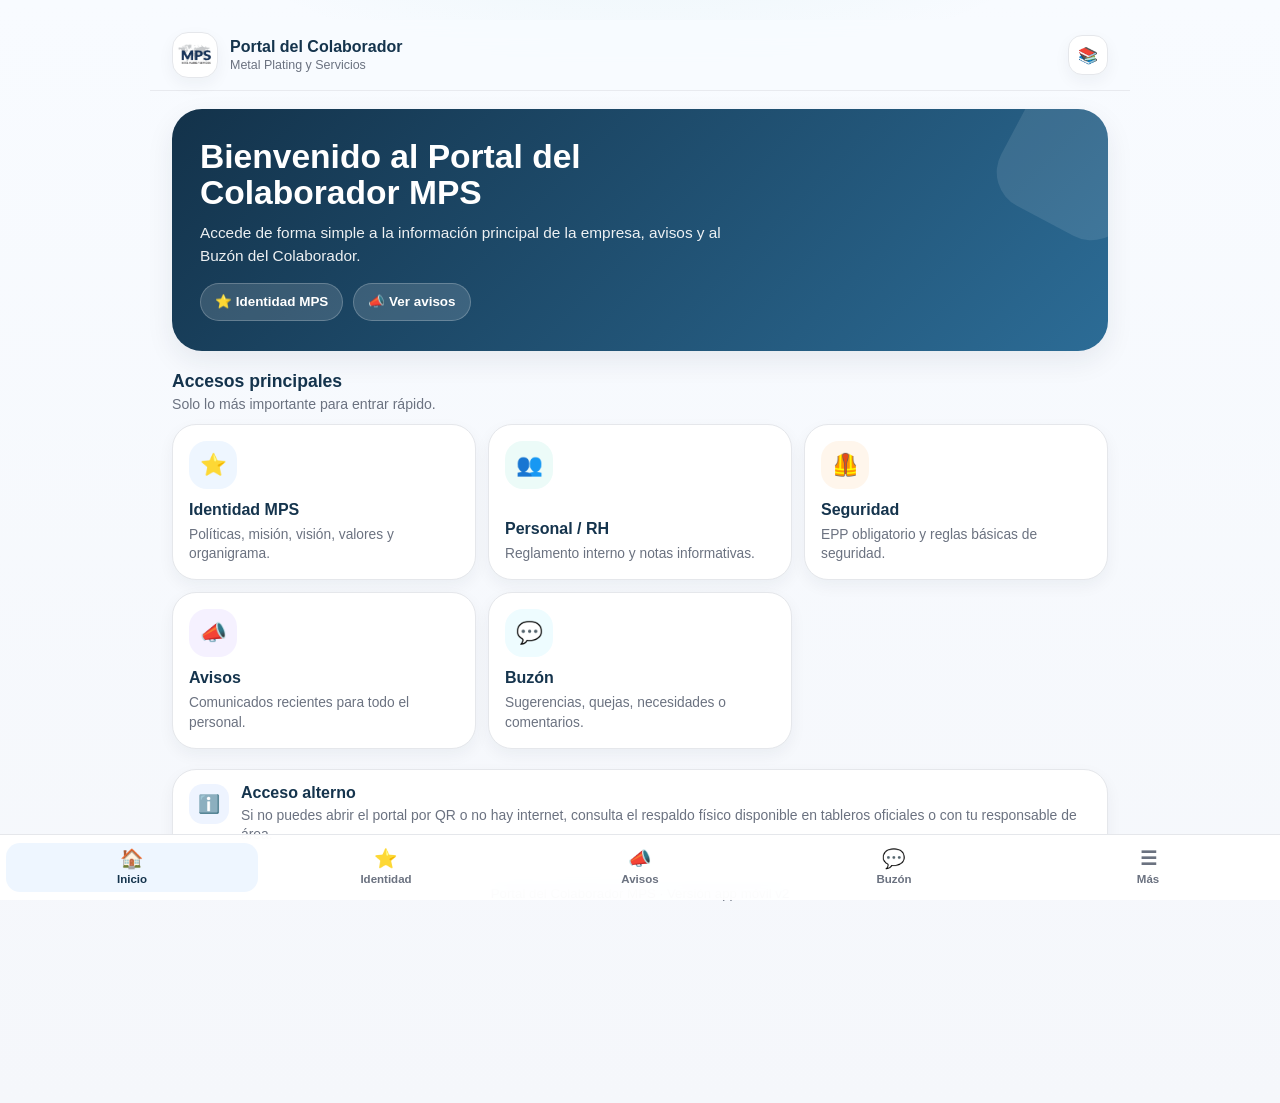
==== commit 96652209: "app" ====
--- a/index.html
+++ b/index.html
@@ -1,7 +1,88 @@
-<!doctype html><html lang="es-MX"><head><meta charset="utf-8"><meta name="viewport" content="width=device-width, initial-scale=1"><title>Inicio - Portal del Colaborador MPS</title><meta name="description" content="Portal del Colaborador MPS."><link rel="stylesheet" href="css/estilos.css"></head><body data-page="inicio"><div class="app-shell"><div class="topbar"><a class="logo-tile" href="index.html"><img src="assets/logo_mps.png" alt="Logo MPS"></a><div class="top-title"><strong>Portal del Colaborador</strong><span>Metal Plating y Servicios</span></div><a class="search-pill" href="documentos.html" aria-label="Documentos">🔎</a></div>
-<section class="hero-app"><p class="eyebrow">Consulta rápida</p><h1>Todo lo importante de MPS en un solo lugar</h1><p>Consulta documentos, avisos, reglas básicas y el Buzón del Colaborador desde tu celular, de forma clara y sencilla.</p><div class="quick-badges"><span>Fácil de usar</span><span>Siempre disponible</span><span>Con QR</span></div></section>
-<section class="section"><div class="section-head"><div><h2>Accesos rápidos</h2><p>Elige una sección para comenzar.</p></div></div><div class="app-grid"><a class="app-card identity" href="identidad.html"><div><div class="icon">⭐</div><h3>Identidad MPS</h3><p>Políticas, misión, visión, valores y organigrama.</p></div></a><a class="app-card rh" href="documentos.html"><div><div class="icon">👥</div><h3>Personal / RH</h3><p>Reglamento interno y notas para el personal.</p></div></a><a class="app-card seguridad" href="documentos.html"><div><div class="icon">🦺</div><h3>Seguridad</h3><p>EPP obligatorio y notas básicas de seguridad.</p></div></a><a class="app-card avisos" href="avisos.html"><div><div class="icon">📣</div><h3>Avisos</h3><p>Comunicados recientes para todo el personal.</p></div></a><a class="app-card buzon" href="buzon.html"><div><div class="icon">💬</div><h3>Buzón</h3><p>Sugerencias, quejas, necesidades o comentarios.</p></div></a></div></section>
-<section class="section"><div class="section-head"><div><h2>Documento destacado</h2><p>Acceso rápido al documento principal.</p></div><a class="link-mini" href="identidad.html">Ver sección →</a></div><div id="documento-destacado" class="doc-feature">Cargando documento...</div></section>
-<section class="section"><div class="section-head"><div><h2>Avisos recientes</h2><p>Consulta la información más nueva.</p></div><a class="link-mini" href="avisos.html">Ver todos →</a></div><div id="avisos-recientes" class="feed-list">Cargando avisos...</div></section>
-<section class="section"><div class="notice"><strong>Respaldo físico:</strong> si el QR no funciona o no hay internet, consulta los tableros oficiales o acude con el responsable de área / Coordinador del SGC.</div></section>
-</div><nav class="bottom-nav" aria-label="Navegación principal"><a href="index.html" data-nav="inicio"><span class="nav-ico">🏠</span><span>Inicio</span></a><a href="identidad.html" data-nav="identidad"><span class="nav-ico">⭐</span><span>Identidad</span></a><a href="avisos.html" data-nav="avisos"><span class="nav-ico">📣</span><span>Avisos</span></a><a href="buzon.html" data-nav="buzon"><span class="nav-ico">💬</span><span>Buzón</span></a><a href="mas.html" data-nav="mas"><span class="nav-ico">☰</span><span>Más</span></a></nav><footer class="footer">Portal del Colaborador MPS · Versión app móvil</footer><script src="js/portal.js"></script></body></html>+<!doctype html>
+<html lang="es-MX">
+<head>
+  <meta charset="utf-8">
+  <meta name="viewport" content="width=device-width, initial-scale=1">
+  <title>Inicio - Portal del Colaborador MPS</title>
+  <meta name="description" content="Portal del Colaborador MPS">
+  <link rel="stylesheet" href="css/estilos.css">
+</head>
+<body data-page="inicio">
+  <div class="shell">
+    
+    <header class="topbar">
+      <a class="logo-box" href="index.html"><img src="assets/logo_mps.png" alt="Logo MPS"></a>
+      <div class="topcopy">
+        <strong>Portal del Colaborador</strong>
+        <span>Metal Plating y Servicios</span>
+      </div>
+      <div class="top-actions">
+        <a class="action-ico" href="documentos.html" aria-label="Documentos">📚</a>
+      </div>
+    </header>
+    
+    
+<section class="hero">
+  <h1>Bienvenido al Portal del Colaborador MPS</h1>
+  <p>Accede de forma simple a la información principal de la empresa, avisos y al Buzón del Colaborador.</p>
+  <div class="hero-cta">
+    <a class="cta-chip" href="identidad.html">⭐ Identidad MPS</a>
+    <a class="cta-chip" href="avisos.html">📣 Ver avisos</a>
+  </div>
+</section>
+
+<section class="section">
+  <div class="section-title">
+    <div>
+      <h2>Accesos principales</h2>
+      <p>Solo lo más importante para entrar rápido.</p>
+    </div>
+  </div>
+  <div class="home-grid">
+    <a class="card quick identity" href="identidad.html">
+      <div class="icon">⭐</div>
+      <div><h3>Identidad MPS</h3><p>Políticas, misión, visión, valores y organigrama.</p></div>
+    </a>
+    <a class="card quick rh" href="rh.html">
+      <div class="icon">👥</div>
+      <div><h3>Personal / RH</h3><p>Reglamento interno y notas informativas.</p></div>
+    </a>
+    <a class="card quick seguridad" href="seguridad.html">
+      <div class="icon">🦺</div>
+      <div><h3>Seguridad</h3><p>EPP obligatorio y reglas básicas de seguridad.</p></div>
+    </a>
+    <a class="card quick avisos" href="avisos.html">
+      <div class="icon">📣</div>
+      <div><h3>Avisos</h3><p>Comunicados recientes para todo el personal.</p></div>
+    </a>
+    <a class="card quick buzon" href="buzon.html">
+      <div class="icon">💬</div>
+      <div><h3>Buzón</h3><p>Sugerencias, quejas, necesidades o comentarios.</p></div>
+    </a>
+  </div>
+</section>
+
+<section class="section">
+  <div class="card mini-strip">
+    <div class="mini-icon">ℹ️</div>
+    <div>
+      <strong>Acceso alterno</strong>
+      <p>Si no puedes abrir el portal por QR o no hay internet, consulta el respaldo físico disponible en tableros oficiales o con tu responsable de área.</p>
+    </div>
+  </div>
+</section>
+
+    <footer class="footer">Portal del Colaborador MPS · Versión app móvil v2</footer>
+  </div>
+  
+    <nav class="bottom-nav" aria-label="Navegación principal">
+      <a href="index.html" data-nav="inicio"><span class="nav-ico">🏠</span><span>Inicio</span></a>
+      <a href="identidad.html" data-nav="identidad"><span class="nav-ico">⭐</span><span>Identidad</span></a>
+      <a href="avisos.html" data-nav="avisos"><span class="nav-ico">📣</span><span>Avisos</span></a>
+      <a href="buzon.html" data-nav="buzon"><span class="nav-ico">💬</span><span>Buzón</span></a>
+      <a href="mas.html" data-nav="mas"><span class="nav-ico">☰</span><span>Más</span></a>
+    </nav>
+    
+  <script src="js/portal.js"></script>
+</body>
+</html>
--- a/css/estilos.css
+++ b/css/estilos.css
@@ -1,4 +1,303 @@
 
-:root{--bg:#f3f6fb;--card:#fff;--ink:#172033;--muted:#687386;--line:#dde6f1;--primary:#153a5b;--primary2:#225f8d;--accent:#0ba6a6;--accent2:#0f7cc7;--ok:#12824a;--shadow:0 16px 38px rgba(24,42,67,.12);--shadow2:0 8px 20px rgba(24,42,67,.09);--r:24px}
-*{box-sizing:border-box}html{scroll-behavior:smooth}body{margin:0;font-family:Arial,Helvetica,sans-serif;color:var(--ink);background:radial-gradient(circle at 15% -4%,rgba(11,166,166,.18),transparent 34%),radial-gradient(circle at 96% 2%,rgba(34,95,141,.15),transparent 30%),var(--bg);padding-bottom:96px}a{color:inherit;text-decoration:none}h1,h2,h3,p{margin-top:0}.app-shell{max-width:1120px;margin:0 auto;padding:14px 14px 0}.topbar{position:sticky;top:0;z-index:10;display:flex;align-items:center;gap:12px;padding:12px 14px;margin:0 -14px 10px;background:rgba(243,246,251,.86);backdrop-filter:blur(14px);border-bottom:1px solid rgba(221,230,241,.72)}.logo-tile{width:48px;height:48px;border-radius:16px;background:white;display:grid;place-items:center;box-shadow:var(--shadow2);overflow:hidden;flex:0 0 auto}.logo-tile img{width:40px;height:auto}.top-title{line-height:1.1}.top-title strong{font-size:1.02rem}.top-title span{display:block;color:var(--muted);font-size:.78rem;margin-top:3px}.search-pill{margin-left:auto;min-width:44px;height:44px;border-radius:16px;background:#fff;border:1px solid var(--line);display:grid;place-items:center;box-shadow:var(--shadow2);font-size:1.1rem}.hero-app{padding:22px 18px;background:linear-gradient(135deg,rgba(21,58,91,.98),rgba(15,124,199,.92));color:white;border-radius:30px;box-shadow:var(--shadow);overflow:hidden;position:relative}.hero-app:after{content:"";position:absolute;right:-36px;bottom:-42px;width:138px;height:138px;border-radius:44px;background:rgba(255,255,255,.12);transform:rotate(20deg)}.hero-app .eyebrow{font-size:.78rem;text-transform:uppercase;letter-spacing:.12em;font-weight:800;opacity:.8;margin-bottom:8px}.hero-app h1{font-size:1.82rem;line-height:1.03;margin-bottom:10px;max-width:520px}.hero-app p{color:rgba(255,255,255,.9);line-height:1.45;max-width:650px;margin-bottom:14px}.quick-badges{display:flex;gap:8px;flex-wrap:wrap}.quick-badges span{background:rgba(255,255,255,.14);border:1px solid rgba(255,255,255,.24);padding:8px 11px;border-radius:999px;font-size:.78rem;font-weight:800}.section{margin-top:20px}.section-head{display:flex;align-items:flex-end;justify-content:space-between;gap:12px;margin:0 2px 12px}.section-head h2{font-size:1.22rem;margin-bottom:2px}.section-head p{color:var(--muted);font-size:.9rem;margin-bottom:0}.link-mini{color:var(--primary2);font-weight:800;font-size:.9rem}.app-grid{display:grid;grid-template-columns:repeat(2,minmax(0,1fr));gap:12px}.app-card{border-radius:24px;background:var(--card);border:1px solid var(--line);box-shadow:var(--shadow2);padding:16px;min-height:150px;display:flex;flex-direction:column;justify-content:space-between;position:relative;overflow:hidden}.app-card:after{content:"";position:absolute;right:-28px;top:-28px;width:88px;height:88px;border-radius:30px;background:rgba(15,124,199,.08);transform:rotate(18deg)}.app-card .icon{font-size:2rem;margin-bottom:12px}.app-card h3{font-size:1.03rem;margin-bottom:5px;position:relative;z-index:1}.app-card p{color:var(--muted);font-size:.88rem;line-height:1.35;margin-bottom:0;position:relative;z-index:1}.app-card.identity{background:linear-gradient(180deg,#fff,#edf8ff)}.app-card.rh{background:linear-gradient(180deg,#fff,#eefbf8)}.app-card.seguridad{background:linear-gradient(180deg,#fff,#fff5ea)}.app-card.avisos{background:linear-gradient(180deg,#fff,#f4f0ff)}.app-card.buzon{background:linear-gradient(180deg,#fff,#eef8ff)}.doc-feature,.notice{background:white;border:1px solid var(--line);border-radius:var(--r);box-shadow:var(--shadow2);padding:16px}.feed-list,.doc-list{display:grid;gap:12px}.feed-card,.doc-card{background:white;border:1px solid var(--line);border-radius:22px;box-shadow:var(--shadow2);padding:16px}.feed-top{display:flex;align-items:center;gap:10px;margin-bottom:10px}.feed-avatar{width:42px;height:42px;border-radius:15px;background:linear-gradient(135deg,var(--primary),var(--accent2));display:grid;place-items:center;color:white;font-weight:900}.feed-meta strong{display:block}.feed-meta span{display:block;color:var(--muted);font-size:.82rem;margin-top:2px}.feed-card p,.doc-card p{color:#334155;line-height:1.42;margin-bottom:12px}.module-hero{padding:20px 18px;border-radius:28px;color:white;box-shadow:var(--shadow);background:linear-gradient(135deg,var(--primary),var(--accent2));margin-top:8px;position:relative;overflow:hidden}.module-hero.identity{background:linear-gradient(135deg,#123556,#1b84bd)}.module-hero.avisos{background:linear-gradient(135deg,#452783,#8b5cf6)}.module-hero.buzon{background:linear-gradient(135deg,#0f5974,#0ba6a6)}.module-hero.mas{background:linear-gradient(135deg,#243447,#60758f)}.module-hero h1{font-size:1.62rem;margin-bottom:8px}.module-hero p{color:rgba(255,255,255,.9);line-height:1.4;margin-bottom:0}.back{display:inline-flex;align-items:center;gap:8px;margin-bottom:12px;padding:10px 12px;border-radius:999px;background:rgba(255,255,255,.16);color:white;font-weight:800;font-size:.86rem}.tabs{display:flex;gap:8px;overflow:auto;padding:2px 2px 8px;margin-bottom:10px}.tab{white-space:nowrap;border:1px solid var(--line);background:white;border-radius:999px;padding:10px 13px;font-weight:800;color:#334155;box-shadow:var(--shadow2);cursor:pointer}.tab.active{background:var(--primary);color:white;border-color:var(--primary)}.meta-row{display:flex;flex-wrap:wrap;gap:7px;margin-bottom:12px}.pill{border-radius:999px;background:#f1f5f9;border:1px solid #e2e8f0;color:#475569;padding:6px 9px;font-size:.75rem;font-weight:800}.pill.ok{background:#eaf8f0;color:var(--ok);border-color:#bfe7ce}.pill.pending{background:#fff7ed;color:#9a4b00;border-color:#fed7aa}.pill.draft{background:#f5f3ff;color:#6d28d9;border-color:#ddd6fe}.btn-row{display:flex;flex-wrap:wrap;gap:10px}.btn{display:inline-flex;align-items:center;justify-content:center;gap:8px;min-height:44px;padding:11px 15px;border-radius:15px;background:linear-gradient(135deg,var(--primary),var(--accent2));color:white;font-weight:900;border:0;box-shadow:0 8px 18px rgba(15,124,199,.18)}.btn.secondary{background:#fff;color:var(--primary);border:1px solid var(--line);box-shadow:var(--shadow2)}.btn.disabled{background:#e5e7eb;color:#64748b;box-shadow:none}.note-chip{display:inline-flex;width:fit-content;padding:9px 12px;border-radius:999px;background:rgba(29,168,161,.12);color:#0f6f78;border:1px solid #bfeae7;font-size:.82rem;font-weight:900}.epp-icons{display:grid;gap:10px;margin-top:12px}.epp-item{display:flex;align-items:center;gap:10px;padding:10px 12px;border-radius:14px;background:linear-gradient(180deg,#fffdf8,#fff7e5);border:1px solid #f0d490;color:#6f4a00;font-weight:700;line-height:1.35}.forms-card{display:grid;gap:18px}.forms-card-text{padding:16px;border-radius:18px;background:linear-gradient(180deg,rgba(255,255,255,.94),rgba(245,248,255,.94));border:1px solid rgba(23,50,77,.14)}.forms-frame-wrap{width:100%;min-height:680px;border-radius:22px;overflow:hidden;border:1px solid rgba(23,50,77,.16);background:#fff;box-shadow:var(--shadow2)}.forms-frame{width:100%;height:760px;border:0;display:block}.bottom-nav{position:fixed;left:0;right:0;bottom:0;z-index:20;background:rgba(255,255,255,.92);backdrop-filter:blur(14px);border-top:1px solid var(--line);display:grid;grid-template-columns:repeat(5,1fr);padding:8px 6px calc(8px + env(safe-area-inset-bottom))}.bottom-nav a{display:flex;flex-direction:column;align-items:center;gap:4px;color:#64748b;font-size:.72rem;font-weight:900;padding:6px 2px;border-radius:14px}.bottom-nav a .nav-ico{font-size:1.25rem;line-height:1}.bottom-nav a.active{background:#eaf4ff;color:var(--primary2)}.footer{padding:26px 14px 110px;text-align:center;color:var(--muted);font-size:.84rem}
-@media (min-width:720px){.app-shell{padding:20px 22px 0}.topbar{margin:0 -22px 14px;padding-left:22px;padding-right:22px}.hero-app{padding:34px}.hero-app h1{font-size:2.35rem}.app-grid{grid-template-columns:repeat(3,minmax(0,1fr))}.doc-feature{display:grid;grid-template-columns:1fr auto;align-items:center}.doc-list,.feed-list{grid-template-columns:repeat(2,minmax(0,1fr))}.epp-icons{grid-template-columns:repeat(2,minmax(0,1fr))}}@media (min-width:1040px){.app-grid{grid-template-columns:repeat(5,minmax(0,1fr))}}
+:root{
+  --bg:#f5f7fb;
+  --panel:#ffffff;
+  --ink:#1f2a37;
+  --muted:#6b7280;
+  --line:#e5e7eb;
+  --navy:#15344d;
+  --blue:#2f6f9f;
+  --teal:#1aa39c;
+  --mint:#ecfbf8;
+  --sky:#eef6ff;
+  --lav:#f5f1ff;
+  --sand:#fff6ec;
+  --shadow:0 10px 28px rgba(20,35,60,.08);
+  --shadow-soft:0 6px 16px rgba(20,35,60,.05);
+  --r-xl:26px;
+  --r-lg:22px;
+  --r-md:18px;
+}
+*{box-sizing:border-box}
+html{scroll-behavior:smooth}
+body{
+  margin:0;
+  font-family:Arial, Helvetica, sans-serif;
+  color:var(--ink);
+  background:
+    radial-gradient(900px 500px at 50% -220px, rgba(26,163,156,.10), transparent 60%),
+    linear-gradient(180deg, #f8fbff 0%, var(--bg) 100%);
+  padding-bottom:92px;
+}
+a{color:inherit;text-decoration:none}
+img{max-width:100%;display:block}
+h1,h2,h3,p{margin:0}
+button{font:inherit}
+.shell{
+  max-width:980px;
+  margin:0 auto;
+  padding:16px 16px 0;
+}
+.topbar{
+  position:sticky;
+  top:0;
+  z-index:20;
+  display:flex;
+  align-items:center;
+  gap:12px;
+  padding:12px 14px;
+  margin:0 -16px 16px;
+  background:rgba(248,251,255,.9);
+  backdrop-filter:blur(14px);
+  border-bottom:1px solid rgba(229,231,235,.8);
+}
+.logo-box{
+  width:46px;height:46px;border-radius:16px;
+  background:#fff;
+  border:1px solid var(--line);
+  display:grid;place-items:center;
+  box-shadow:var(--shadow-soft);
+  overflow:hidden;
+  flex:0 0 auto;
+}
+.logo-box img{width:38px}
+.topcopy strong{display:block;font-size:1rem;color:var(--navy)}
+.topcopy span{display:block;font-size:.78rem;color:var(--muted);margin-top:2px}
+.top-actions{margin-left:auto;display:flex;gap:8px}
+.action-ico{
+  width:40px;height:40px;border-radius:14px;
+  background:#fff;border:1px solid var(--line);display:grid;place-items:center;
+  box-shadow:var(--shadow-soft);font-size:1rem;color:var(--navy)
+}
+.hero{
+  padding:24px 20px;
+  background:linear-gradient(135deg, #13324a, #2c6c96);
+  border-radius:30px;
+  color:#fff;
+  box-shadow:var(--shadow);
+  position:relative;
+  overflow:hidden;
+}
+.hero::after{
+  content:"";
+  position:absolute;
+  right:-40px;top:-20px;
+  width:140px;height:140px;border-radius:38px;
+  background:rgba(255,255,255,.10);
+  transform:rotate(28deg);
+}
+.hero h1{font-size:1.7rem;line-height:1.07;max-width:520px;margin-bottom:10px}
+.hero p{font-size:.96rem;line-height:1.5;color:rgba(255,255,255,.92);max-width:560px}
+.hero-cta{display:flex;gap:10px;flex-wrap:wrap;margin-top:16px}
+.cta-chip{
+  display:inline-flex;align-items:center;gap:8px;
+  min-height:38px;padding:0 14px;border-radius:999px;
+  background:rgba(255,255,255,.14);
+  border:1px solid rgba(255,255,255,.22);
+  color:#fff;font-weight:800;font-size:.84rem
+}
+.section{margin-top:20px}
+.section-title{
+  display:flex;justify-content:space-between;align-items:flex-end;gap:12px;
+  margin-bottom:12px;
+}
+.section-title h2{font-size:1.1rem;color:var(--navy)}
+.section-title p{font-size:.88rem;color:var(--muted);margin-top:4px}
+.link-lite{font-size:.88rem;font-weight:800;color:var(--blue)}
+.home-grid{
+  display:grid;
+  grid-template-columns:repeat(2,minmax(0,1fr));
+  gap:12px;
+}
+.card{
+  background:var(--panel);
+  border:1px solid var(--line);
+  border-radius:24px;
+  box-shadow:var(--shadow-soft);
+}
+.quick{
+  padding:16px;
+  min-height:138px;
+  display:flex;
+  flex-direction:column;
+  justify-content:space-between;
+}
+.quick .icon{
+  width:48px;height:48px;border-radius:18px;
+  display:grid;place-items:center;
+  font-size:1.35rem;font-weight:700;
+}
+.quick h3{font-size:1rem;color:var(--navy);margin-top:12px;margin-bottom:6px}
+.quick p{font-size:.86rem;line-height:1.4;color:var(--muted)}
+.quick.identity .icon{background:var(--sky)}
+.quick.rh .icon{background:var(--mint)}
+.quick.seguridad .icon{background:var(--sand)}
+.quick.avisos .icon{background:var(--lav)}
+.quick.buzon .icon{background:#eefcff}
+
+.mini-strip{
+  padding:14px 16px;
+  display:flex;gap:12px;align-items:flex-start;
+}
+.mini-strip .mini-icon{
+  width:40px;height:40px;border-radius:14px;background:#eef4ff;
+  display:grid;place-items:center;font-size:1.1rem;flex:0 0 auto
+}
+.mini-strip strong{display:block;color:var(--navy);margin-bottom:4px}
+.mini-strip p{font-size:.87rem;line-height:1.4;color:var(--muted)}
+
+.module-hero{
+  padding:22px 18px;
+  border-radius:28px;
+  color:#fff;
+  box-shadow:var(--shadow);
+  margin-top:6px;
+}
+.module-hero.identity{background:linear-gradient(135deg,#103450,#1b7cb0)}
+.module-hero.avisos{background:linear-gradient(135deg,#4b2a84,#8c63f8)}
+.module-hero.buzon{background:linear-gradient(135deg,#0f5667,#16a39c)}
+.module-hero.more{background:linear-gradient(135deg,#243549,#516d86)}
+.module-hero h1{font-size:1.5rem;margin-top:10px;margin-bottom:8px}
+.module-hero p{font-size:.94rem;line-height:1.45;color:rgba(255,255,255,.92)}
+.back-btn{
+  display:inline-flex;align-items:center;gap:8px;
+  min-height:38px;padding:0 12px;border-radius:999px;
+  background:rgba(255,255,255,.16);border:1px solid rgba(255,255,255,.18);
+  color:#fff;font-size:.84rem;font-weight:800
+}
+.highlight-row{
+  display:grid;gap:12px;
+}
+.info-box{
+  padding:16px;
+  background:#fff;
+  border:1px solid var(--line);
+  border-radius:22px;
+  box-shadow:var(--shadow-soft);
+}
+.info-box h3{font-size:1rem;color:var(--navy);margin-bottom:6px}
+.info-box p{font-size:.9rem;line-height:1.45;color:var(--muted)}
+
+.tab-row{
+  display:flex;gap:8px;overflow:auto;padding-bottom:4px;margin-bottom:12px;
+}
+.tab{
+  white-space:nowrap;
+  padding:10px 14px;
+  border-radius:999px;
+  border:1px solid var(--line);
+  background:#fff;
+  color:#4b5563;
+  font-weight:800;
+  box-shadow:var(--shadow-soft);
+  cursor:pointer;
+}
+.tab.active{background:var(--navy);border-color:var(--navy);color:#fff}
+
+.doc-list,.feed-list{
+  display:grid;
+  gap:12px;
+}
+.doc-card,.feed-card{
+  background:#fff;
+  border:1px solid var(--line);
+  border-radius:22px;
+  box-shadow:var(--shadow-soft);
+  padding:16px;
+}
+.doc-card h3,.feed-card h3{font-size:1rem;color:var(--navy);margin-bottom:6px}
+.doc-card p,.feed-card p{font-size:.9rem;line-height:1.45;color:var(--muted)}
+.meta{
+  display:flex;flex-wrap:wrap;gap:7px;
+  margin:12px 0;
+}
+.pill{
+  display:inline-flex;align-items:center;
+  min-height:28px;padding:0 10px;border-radius:999px;
+  border:1px solid #e5e7eb;
+  background:#f8fafc;color:#4b5563;
+  font-size:.74rem;font-weight:800;
+}
+.pill.ok{background:#ecfdf5;border-color:#bbf7d0;color:#166534}
+.pill.info{background:#eef6ff;border-color:#bfdbfe;color:#1d4ed8}
+.note-chip{
+  display:inline-flex;align-items:center;
+  min-height:34px;padding:0 12px;border-radius:999px;
+  background:#eefcf9;border:1px solid #c9f0e8;color:#0f766e;
+  font-size:.8rem;font-weight:900
+}
+.btn-row{display:flex;gap:10px;flex-wrap:wrap}
+.btn{
+  display:inline-flex;align-items:center;justify-content:center;
+  min-height:42px;padding:0 14px;border-radius:14px;
+  background:linear-gradient(135deg, var(--navy), var(--blue));
+  color:#fff;font-weight:900;border:none;
+  box-shadow:0 8px 18px rgba(21,52,77,.15)
+}
+.btn.secondary{
+  background:#fff;color:var(--navy);border:1px solid var(--line);box-shadow:var(--shadow-soft)
+}
+.btn.disabled{
+  background:#e5e7eb;color:#6b7280;box-shadow:none
+}
+.feed-head{
+  display:flex;gap:10px;align-items:center;margin-bottom:10px
+}
+.feed-avatar{
+  width:42px;height:42px;border-radius:16px;display:grid;place-items:center;
+  background:#eef2ff;color:#4338ca;font-size:1.05rem;flex:0 0 auto
+}
+.feed-meta strong{display:block;color:var(--navy)}
+.feed-meta span{display:block;font-size:.8rem;color:var(--muted);margin-top:2px}
+
+.forms-box{
+  display:grid;gap:16px;
+}
+.forms-frame-wrap{
+  min-height:680px;border-radius:22px;overflow:hidden;border:1px solid var(--line);background:#fff;box-shadow:var(--shadow-soft)
+}
+.forms-frame{width:100%;height:760px;border:0;display:block}
+
+.epp-icons{
+  display:grid;gap:10px;margin-top:12px
+}
+.epp-item{
+  display:flex;align-items:center;gap:10px;
+  padding:11px 12px;border-radius:15px;
+  background:#fff7ec;border:1px solid #fcd9b6;color:#8a4c00;
+  font-size:.88rem;font-weight:700
+}
+
+.bottom-nav{
+  position:fixed;left:0;right:0;bottom:0;z-index:30;
+  display:grid;grid-template-columns:repeat(5,1fr);
+  gap:2px;
+  padding:8px 6px calc(8px + env(safe-area-inset-bottom));
+  background:rgba(255,255,255,.94);
+  backdrop-filter:blur(14px);
+  border-top:1px solid var(--line);
+}
+.bottom-nav a{
+  display:flex;flex-direction:column;align-items:center;gap:4px;
+  padding:7px 4px;border-radius:14px;color:#6b7280;
+  font-size:.72rem;font-weight:900
+}
+.bottom-nav a .nav-ico{font-size:1.18rem;line-height:1}
+.bottom-nav a.active{background:#eef6ff;color:var(--navy)}
+
+.footer{
+  padding:26px 0 110px;
+  text-align:center;
+  color:var(--muted);
+  font-size:.83rem;
+}
+
+@media (min-width:720px){
+  .shell{padding:20px 22px 0}
+  .topbar{margin:0 -22px 18px;padding-left:22px;padding-right:22px}
+  .hero{padding:30px 28px}
+  .hero h1{font-size:2.1rem}
+  .home-grid{grid-template-columns:repeat(3,minmax(0,1fr))}
+  .doc-list,.feed-list,.highlight-row{grid-template-columns:repeat(2,minmax(0,1fr))}
+  .epp-icons{grid-template-columns:repeat(2,minmax(0,1fr))}
+}
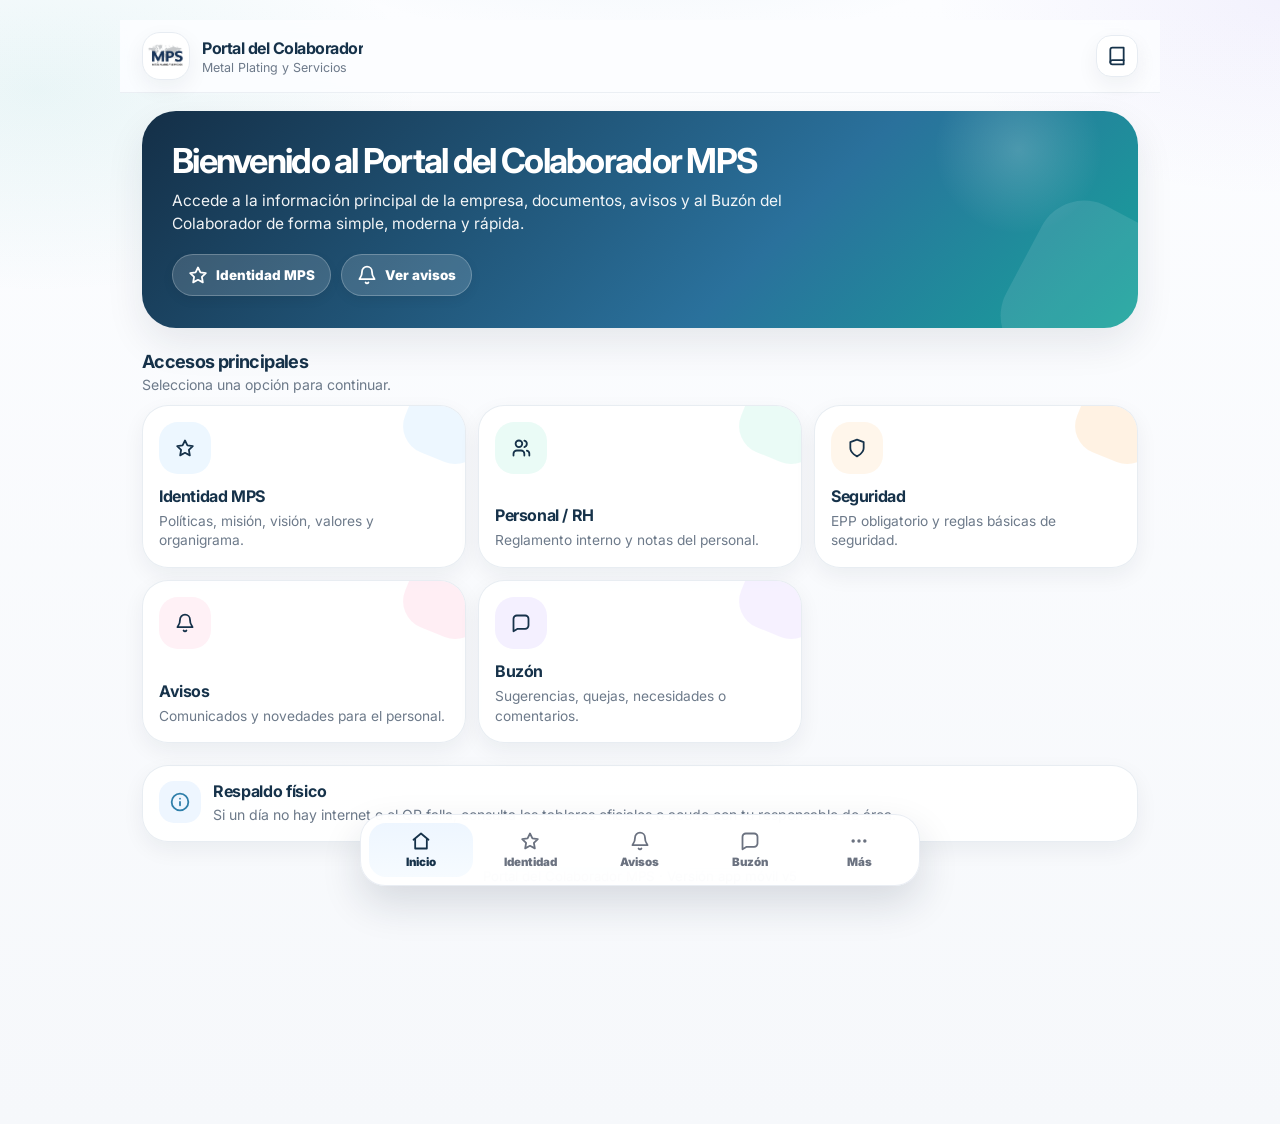
==== commit 861ae1fe: "v5" ====
--- a/index.html
+++ b/index.html
@@ -5,29 +5,31 @@
   <meta name="viewport" content="width=device-width, initial-scale=1">
   <title>Inicio - Portal del Colaborador MPS</title>
   <meta name="description" content="Portal del Colaborador MPS">
+  <meta name="theme-color" content="#17344d">
+  <link rel="manifest" href="manifest.webmanifest">
   <link rel="stylesheet" href="css/estilos.css">
 </head>
 <body data-page="inicio">
   <div class="shell">
     
-    <header class="topbar">
-      <a class="logo-box" href="index.html"><img src="assets/logo_mps.png" alt="Logo MPS"></a>
-      <div class="topcopy">
-        <strong>Portal del Colaborador</strong>
-        <span>Metal Plating y Servicios</span>
-      </div>
-      <div class="top-actions">
-        <a class="action-ico" href="documentos.html" aria-label="Documentos">📚</a>
-      </div>
-    </header>
-    
+<header class="topbar">
+  <a class="logo-box" href="index.html"><img src="assets/logo_mps.png" alt="Logo MPS"></a>
+  <div class="topcopy">
+    <strong>Portal del Colaborador</strong>
+    <span>Metal Plating y Servicios</span>
+  </div>
+  <div class="top-actions">
+    <a class="action-ico" href="documentos.html" aria-label="Biblioteca"><span data-icon="library"></span></a>
+  </div>
+</header>
+
     
 <section class="hero">
   <h1>Bienvenido al Portal del Colaborador MPS</h1>
-  <p>Accede de forma simple a la información principal de la empresa, avisos y al Buzón del Colaborador.</p>
+  <p>Accede a la información principal de la empresa, documentos, avisos y al Buzón del Colaborador de forma simple, moderna y rápida.</p>
   <div class="hero-cta">
-    <a class="cta-chip" href="identidad.html">⭐ Identidad MPS</a>
-    <a class="cta-chip" href="avisos.html">📣 Ver avisos</a>
+    <a class="cta-chip" href="identidad.html"><span data-icon="star"></span><span>Identidad MPS</span></a>
+    <a class="cta-chip" href="avisos.html"><span data-icon="bell"></span><span>Ver avisos</span></a>
   </div>
 </section>
 
@@ -35,54 +37,54 @@
   <div class="section-title">
     <div>
       <h2>Accesos principales</h2>
-      <p>Solo lo más importante para entrar rápido.</p>
+      <p>Selecciona una opción para continuar.</p>
     </div>
   </div>
   <div class="home-grid">
     <a class="card quick identity" href="identidad.html">
-      <div class="icon">⭐</div>
+      <div class="icon"><span data-icon="star"></span></div>
       <div><h3>Identidad MPS</h3><p>Políticas, misión, visión, valores y organigrama.</p></div>
     </a>
     <a class="card quick rh" href="rh.html">
-      <div class="icon">👥</div>
-      <div><h3>Personal / RH</h3><p>Reglamento interno y notas informativas.</p></div>
+      <div class="icon"><span data-icon="users"></span></div>
+      <div><h3>Personal / RH</h3><p>Reglamento interno y notas del personal.</p></div>
     </a>
     <a class="card quick seguridad" href="seguridad.html">
-      <div class="icon">🦺</div>
+      <div class="icon"><span data-icon="shield"></span></div>
       <div><h3>Seguridad</h3><p>EPP obligatorio y reglas básicas de seguridad.</p></div>
     </a>
     <a class="card quick avisos" href="avisos.html">
-      <div class="icon">📣</div>
-      <div><h3>Avisos</h3><p>Comunicados recientes para todo el personal.</p></div>
+      <div class="icon"><span data-icon="bell"></span></div>
+      <div><h3>Avisos</h3><p>Comunicados y novedades para el personal.</p></div>
     </a>
     <a class="card quick buzon" href="buzon.html">
-      <div class="icon">💬</div>
+      <div class="icon"><span data-icon="message"></span></div>
       <div><h3>Buzón</h3><p>Sugerencias, quejas, necesidades o comentarios.</p></div>
     </a>
   </div>
 </section>
 
 <section class="section">
-  <div class="card mini-strip">
-    <div class="mini-icon">ℹ️</div>
+  <div class="card banner-note">
+    <div class="mini-icon"><span data-icon="info"></span></div>
     <div>
-      <strong>Acceso alterno</strong>
-      <p>Si no puedes abrir el portal por QR o no hay internet, consulta el respaldo físico disponible en tableros oficiales o con tu responsable de área.</p>
+      <strong>Respaldo físico</strong>
+      <p>Si un día no hay internet o el QR falla, consulta los tableros oficiales o acude con tu responsable de área.</p>
     </div>
   </div>
 </section>
 
-    <footer class="footer">Portal del Colaborador MPS · Versión app móvil v2</footer>
+    <footer class="footer">Portal del Colaborador MPS · Versión app móvil v5</footer>
   </div>
   
-    <nav class="bottom-nav" aria-label="Navegación principal">
-      <a href="index.html" data-nav="inicio"><span class="nav-ico">🏠</span><span>Inicio</span></a>
-      <a href="identidad.html" data-nav="identidad"><span class="nav-ico">⭐</span><span>Identidad</span></a>
-      <a href="avisos.html" data-nav="avisos"><span class="nav-ico">📣</span><span>Avisos</span></a>
-      <a href="buzon.html" data-nav="buzon"><span class="nav-ico">💬</span><span>Buzón</span></a>
-      <a href="mas.html" data-nav="mas"><span class="nav-ico">☰</span><span>Más</span></a>
-    </nav>
-    
+<nav class="bottom-nav" aria-label="Navegación principal">
+  <a href="index.html" data-nav="inicio"><span class="nav-ico" data-icon="home"></span><span>Inicio</span></a>
+  <a href="identidad.html" data-nav="identidad"><span class="nav-ico" data-icon="star"></span><span>Identidad</span></a>
+  <a href="avisos.html" data-nav="avisos"><span class="nav-ico" data-icon="bell"></span><span>Avisos</span></a>
+  <a href="buzon.html" data-nav="buzon"><span class="nav-ico" data-icon="message"></span><span>Buzón</span></a>
+  <a href="mas.html" data-nav="mas"><span class="nav-ico" data-icon="more"></span><span>Más</span></a>
+</nav>
+
   <script src="js/portal.js"></script>
 </body>
 </html>
--- a/css/estilos.css
+++ b/css/estilos.css
@@ -1,303 +1,316 @@
+
+@import url('https://fonts.googleapis.com/css2?family=Inter:wght@400;500;600;700;800;900&display=swap');
 
 :root{
-  --bg:#f5f7fb;
-  --panel:#ffffff;
-  --ink:#1f2a37;
-  --muted:#6b7280;
-  --line:#e5e7eb;
-  --navy:#15344d;
-  --blue:#2f6f9f;
-  --teal:#1aa39c;
-  --mint:#ecfbf8;
-  --sky:#eef6ff;
-  --lav:#f5f1ff;
-  --sand:#fff6ec;
-  --shadow:0 10px 28px rgba(20,35,60,.08);
-  --shadow-soft:0 6px 16px rgba(20,35,60,.05);
-  --r-xl:26px;
-  --r-lg:22px;
+  --bg:#f6f8fb;
+  --paper:#ffffff;
+  --ink:#223043;
+  --muted:#6d7a8a;
+  --line:#e7ecf2;
+  --navy:#16324a;
+  --navy-2:#214d70;
+  --blue:#2f7faa;
+  --teal:#17a39b;
+  --mint:#eafbf6;
+  --sky:#edf7ff;
+  --violet:#7b5ce1;
+  --violet-soft:#f4f0ff;
+  --pink:#ef5d88;
+  --rose:#fff1f6;
+  --amber:#f59e0b;
+  --sand:#fff6eb;
+  --green:#16a34a;
+  --shadow:0 16px 38px rgba(17,35,53,.09);
+  --shadow-soft:0 8px 22px rgba(17,35,53,.06);
+  --r-xl:32px;
+  --r-lg:26px;
   --r-md:18px;
+  --nav-height:84px;
 }
 *{box-sizing:border-box}
 html{scroll-behavior:smooth}
 body{
   margin:0;
-  font-family:Arial, Helvetica, sans-serif;
+  min-height:100vh;
+  font-family:'Inter', system-ui, -apple-system, BlinkMacSystemFont, 'Segoe UI', Arial, sans-serif;
   color:var(--ink);
   background:
-    radial-gradient(900px 500px at 50% -220px, rgba(26,163,156,.10), transparent 60%),
-    linear-gradient(180deg, #f8fbff 0%, var(--bg) 100%);
-  padding-bottom:92px;
-}
-a{color:inherit;text-decoration:none}
-img{max-width:100%;display:block}
+    radial-gradient(780px 430px at 50% -230px, rgba(47,127,170,.11), transparent 65%),
+    radial-gradient(640px 340px at 3% 8%, rgba(23,163,155,.08), transparent 60%),
+    radial-gradient(580px 330px at 100% 0%, rgba(123,92,225,.07), transparent 60%),
+    linear-gradient(180deg,#fcfdff 0%,var(--bg) 100%);
+  padding-bottom:calc(var(--nav-height) + 28px);
+}
+a{text-decoration:none;color:inherit}
+img{display:block;max-width:100%}
 h1,h2,h3,p{margin:0}
 button{font:inherit}
-.shell{
-  max-width:980px;
-  margin:0 auto;
-  padding:16px 16px 0;
-}
+.shell{max-width:1040px;margin:0 auto;padding:16px 16px 0}
+
 .topbar{
-  position:sticky;
-  top:0;
-  z-index:20;
-  display:flex;
-  align-items:center;
-  gap:12px;
-  padding:12px 14px;
-  margin:0 -16px 16px;
-  background:rgba(248,251,255,.9);
-  backdrop-filter:blur(14px);
-  border-bottom:1px solid rgba(229,231,235,.8);
+  position:sticky;top:0;z-index:30;
+  display:flex;align-items:center;gap:12px;
+  margin:0 -16px 18px;padding:12px 16px;
+  background:rgba(252,253,255,.88);
+  border-bottom:1px solid rgba(231,236,242,.82);
+  backdrop-filter:blur(16px);
 }
 .logo-box{
-  width:46px;height:46px;border-radius:16px;
-  background:#fff;
-  border:1px solid var(--line);
-  display:grid;place-items:center;
-  box-shadow:var(--shadow-soft);
-  overflow:hidden;
-  flex:0 0 auto;
-}
-.logo-box img{width:38px}
-.topcopy strong{display:block;font-size:1rem;color:var(--navy)}
-.topcopy span{display:block;font-size:.78rem;color:var(--muted);margin-top:2px}
+  width:48px;height:48px;border-radius:18px;background:#fff;border:1px solid var(--line);
+  display:grid;place-items:center;box-shadow:var(--shadow-soft);overflow:hidden;flex:0 0 auto;
+}
+.logo-box img{width:40px}
+.topcopy{min-width:0}
+.topcopy strong{display:block;color:var(--navy);font-size:1rem;letter-spacing:-.03em;white-space:nowrap;overflow:hidden;text-overflow:ellipsis}
+.topcopy span{display:block;color:var(--muted);font-size:.78rem;margin-top:2px;white-space:nowrap;overflow:hidden;text-overflow:ellipsis}
 .top-actions{margin-left:auto;display:flex;gap:8px}
 .action-ico{
-  width:40px;height:40px;border-radius:14px;
-  background:#fff;border:1px solid var(--line);display:grid;place-items:center;
-  box-shadow:var(--shadow-soft);font-size:1rem;color:var(--navy)
-}
+  width:42px;height:42px;border-radius:15px;background:#fff;border:1px solid var(--line);
+  display:grid;place-items:center;box-shadow:var(--shadow-soft);color:var(--navy);
+}
+.icon-svg{width:20px;height:20px;display:block;stroke-width:2.15}
+
 .hero{
-  padding:24px 20px;
-  background:linear-gradient(135deg, #13324a, #2c6c96);
-  border-radius:30px;
-  color:#fff;
-  box-shadow:var(--shadow);
-  position:relative;
-  overflow:hidden;
+  color:#fff;border-radius:34px;padding:28px 22px;box-shadow:var(--shadow);
+  background:
+    radial-gradient(120px 120px at 88% 18%, rgba(255,255,255,.18), transparent 70%),
+    linear-gradient(135deg,#142f47 0%,#2a719c 63%,#17a39b 100%);
+  position:relative;overflow:hidden;
 }
 .hero::after{
-  content:"";
-  position:absolute;
-  right:-40px;top:-20px;
-  width:140px;height:140px;border-radius:38px;
-  background:rgba(255,255,255,.10);
-  transform:rotate(28deg);
-}
-.hero h1{font-size:1.7rem;line-height:1.07;max-width:520px;margin-bottom:10px}
-.hero p{font-size:.96rem;line-height:1.5;color:rgba(255,255,255,.92);max-width:560px}
-.hero-cta{display:flex;gap:10px;flex-wrap:wrap;margin-top:16px}
+  content:"";position:absolute;right:-48px;bottom:-58px;width:172px;height:172px;border-radius:48px;
+  background:rgba(255,255,255,.10);transform:rotate(28deg);
+}
+.hero h1{font-size:1.82rem;line-height:1.04;letter-spacing:-.05em;max-width:590px;margin-bottom:10px}
+.hero p{font-size:.97rem;line-height:1.52;color:rgba(255,255,255,.94);max-width:620px}
+.hero-cta{display:flex;gap:10px;flex-wrap:wrap;margin-top:18px;position:relative;z-index:1}
 .cta-chip{
-  display:inline-flex;align-items:center;gap:8px;
-  min-height:38px;padding:0 14px;border-radius:999px;
-  background:rgba(255,255,255,.14);
-  border:1px solid rgba(255,255,255,.22);
-  color:#fff;font-weight:800;font-size:.84rem
-}
-.section{margin-top:20px}
-.section-title{
-  display:flex;justify-content:space-between;align-items:flex-end;gap:12px;
-  margin-bottom:12px;
-}
-.section-title h2{font-size:1.1rem;color:var(--navy)}
+  min-height:42px;display:inline-flex;align-items:center;gap:8px;padding:0 15px;border-radius:999px;
+  background:rgba(255,255,255,.15);border:1px solid rgba(255,255,255,.24);color:#fff;
+  font-size:.84rem;font-weight:850;box-shadow:0 4px 12px rgba(0,0,0,.06);
+}
+.section{margin-top:22px}
+.section-title{display:flex;justify-content:space-between;align-items:flex-end;gap:12px;margin-bottom:12px}
+.section-title h2{font-size:1.13rem;color:var(--navy);letter-spacing:-.035em}
 .section-title p{font-size:.88rem;color:var(--muted);margin-top:4px}
-.link-lite{font-size:.88rem;font-weight:800;color:var(--blue)}
+.link-lite{font-size:.88rem;font-weight:850;color:var(--blue)}
+
 .home-grid{
-  display:grid;
-  grid-template-columns:repeat(2,minmax(0,1fr));
-  gap:12px;
+  display:grid;grid-template-columns:repeat(2,minmax(0,1fr));gap:12px;
 }
 .card{
-  background:var(--panel);
-  border:1px solid var(--line);
-  border-radius:24px;
+  background:rgba(255,255,255,.88);
+  border:1px solid rgba(231,236,242,.95);
+  border-radius:26px;
   box-shadow:var(--shadow-soft);
 }
 .quick{
-  padding:16px;
-  min-height:138px;
-  display:flex;
-  flex-direction:column;
-  justify-content:space-between;
-}
+  position:relative;overflow:hidden;
+  padding:16px;min-height:142px;display:flex;flex-direction:column;justify-content:space-between;
+  transition:transform .18s ease, box-shadow .18s ease;
+}
+.quick:active{transform:scale(.985)}
+.quick::after{
+  content:"";position:absolute;right:-24px;top:-28px;width:82px;height:82px;border-radius:28px;
+  transform:rotate(22deg);opacity:.55
+}
+.quick.identity::after{background:#dff0ff}
+.quick.rh::after{background:#d9f7ee}
+.quick.seguridad::after{background:#ffe7cc}
+.quick.avisos::after{background:#ffe1ec}
+.quick.buzon::after{background:#eee5ff}
 .quick .icon{
-  width:48px;height:48px;border-radius:18px;
-  display:grid;place-items:center;
-  font-size:1.35rem;font-weight:700;
-}
-.quick h3{font-size:1rem;color:var(--navy);margin-top:12px;margin-bottom:6px}
-.quick p{font-size:.86rem;line-height:1.4;color:var(--muted)}
+  width:52px;height:52px;border-radius:19px;display:grid;place-items:center;color:var(--navy);position:relative;z-index:1;
+}
 .quick.identity .icon{background:var(--sky)}
 .quick.rh .icon{background:var(--mint)}
 .quick.seguridad .icon{background:var(--sand)}
-.quick.avisos .icon{background:var(--lav)}
-.quick.buzon .icon{background:#eefcff}
-
-.mini-strip{
-  padding:14px 16px;
-  display:flex;gap:12px;align-items:flex-start;
-}
-.mini-strip .mini-icon{
-  width:40px;height:40px;border-radius:14px;background:#eef4ff;
-  display:grid;place-items:center;font-size:1.1rem;flex:0 0 auto
-}
-.mini-strip strong{display:block;color:var(--navy);margin-bottom:4px}
-.mini-strip p{font-size:.87rem;line-height:1.4;color:var(--muted)}
+.quick.avisos .icon{background:var(--rose)}
+.quick.buzon .icon{background:var(--violet-soft)}
+.quick h3{font-size:1rem;color:var(--navy);letter-spacing:-.025em;margin-top:12px;margin-bottom:6px;position:relative;z-index:1}
+.quick p{font-size:.86rem;line-height:1.42;color:var(--muted);position:relative;z-index:1}
+
+.banner-note{padding:15px 16px;display:flex;align-items:flex-start;gap:12px}
+.banner-note .mini-icon{
+  width:42px;height:42px;border-radius:15px;background:#eef6ff;color:var(--blue);
+  display:grid;place-items:center;flex:0 0 auto;
+}
+.banner-note strong{display:block;color:var(--navy);margin-bottom:4px;letter-spacing:-.02em}
+.banner-note p{font-size:.88rem;line-height:1.45;color:var(--muted)}
 
 .module-hero{
-  padding:22px 18px;
-  border-radius:28px;
-  color:#fff;
-  box-shadow:var(--shadow);
-  margin-top:6px;
-}
-.module-hero.identity{background:linear-gradient(135deg,#103450,#1b7cb0)}
-.module-hero.avisos{background:linear-gradient(135deg,#4b2a84,#8c63f8)}
-.module-hero.buzon{background:linear-gradient(135deg,#0f5667,#16a39c)}
-.module-hero.more{background:linear-gradient(135deg,#243549,#516d86)}
-.module-hero h1{font-size:1.5rem;margin-top:10px;margin-bottom:8px}
-.module-hero p{font-size:.94rem;line-height:1.45;color:rgba(255,255,255,.92)}
+  color:#fff;border-radius:32px;padding:23px 19px;box-shadow:var(--shadow);margin-top:6px;position:relative;overflow:hidden;
+}
+.module-hero::after{
+  content:"";position:absolute;right:-54px;bottom:-56px;width:150px;height:150px;border-radius:42px;background:rgba(255,255,255,.11);transform:rotate(28deg);
+}
+.module-hero.identity{background:linear-gradient(135deg,#14344d,#247aaa)}
+.module-hero.avisos{background:linear-gradient(135deg,#4a2496,#ef5d88 72%,#f59e0b)}
+.module-hero.buzon{background:linear-gradient(135deg,#0e5264,#17a39b)}
+.module-hero.more{background:linear-gradient(135deg,#26384c,#5f7b92)}
 .back-btn{
-  display:inline-flex;align-items:center;gap:8px;
-  min-height:38px;padding:0 12px;border-radius:999px;
-  background:rgba(255,255,255,.16);border:1px solid rgba(255,255,255,.18);
-  color:#fff;font-size:.84rem;font-weight:800
-}
-.highlight-row{
-  display:grid;gap:12px;
-}
+  display:inline-flex;align-items:center;gap:8px;min-height:38px;padding:0 12px;border-radius:999px;
+  background:rgba(255,255,255,.16);border:1px solid rgba(255,255,255,.2);font-size:.84rem;font-weight:850;color:#fff;position:relative;z-index:1;
+}
+.module-hero h1{font-size:1.55rem;letter-spacing:-.04em;margin-top:10px;margin-bottom:8px;position:relative;z-index:1}
+.module-hero p{font-size:.94rem;line-height:1.5;color:rgba(255,255,255,.92);position:relative;z-index:1;max-width:700px}
 .info-box{
-  padding:16px;
-  background:#fff;
-  border:1px solid var(--line);
-  border-radius:22px;
-  box-shadow:var(--shadow-soft);
-}
-.info-box h3{font-size:1rem;color:var(--navy);margin-bottom:6px}
-.info-box p{font-size:.9rem;line-height:1.45;color:var(--muted)}
-
-.tab-row{
-  display:flex;gap:8px;overflow:auto;padding-bottom:4px;margin-bottom:12px;
-}
+  padding:16px;background:rgba(255,255,255,.9);border:1px solid var(--line);border-radius:24px;box-shadow:var(--shadow-soft)
+}
+.info-box h3{font-size:1rem;color:var(--navy);letter-spacing:-.025em;margin-bottom:6px}
+.info-box p{font-size:.9rem;line-height:1.48;color:var(--muted)}
+.highlight-row{display:grid;gap:12px}
+
+.tab-row,.story-row{
+  display:flex;gap:10px;overflow:auto;padding:2px 2px 7px;scrollbar-width:none;
+}
+.tab-row::-webkit-scrollbar,.story-row::-webkit-scrollbar{display:none}
 .tab{
-  white-space:nowrap;
-  padding:10px 14px;
-  border-radius:999px;
-  border:1px solid var(--line);
-  background:#fff;
-  color:#4b5563;
-  font-weight:800;
-  box-shadow:var(--shadow-soft);
-  cursor:pointer;
+  white-space:nowrap;padding:10px 14px;border-radius:999px;border:1px solid var(--line);background:#fff;
+  color:#4b5563;font-weight:850;box-shadow:var(--shadow-soft);cursor:pointer;
 }
 .tab.active{background:var(--navy);border-color:var(--navy);color:#fff}
 
-.doc-list,.feed-list{
-  display:grid;
-  gap:12px;
-}
-.doc-card,.feed-card{
-  background:#fff;
-  border:1px solid var(--line);
-  border-radius:22px;
-  box-shadow:var(--shadow-soft);
-  padding:16px;
-}
-.doc-card h3,.feed-card h3{font-size:1rem;color:var(--navy);margin-bottom:6px}
-.doc-card p,.feed-card p{font-size:.9rem;line-height:1.45;color:var(--muted)}
-.meta{
-  display:flex;flex-wrap:wrap;gap:7px;
-  margin:12px 0;
-}
+.doc-list,.feed-list{display:grid;gap:12px}
+.doc-card,.feed-card,.featured-card{
+  background:rgba(255,255,255,.92);border:1px solid var(--line);border-radius:26px;box-shadow:var(--shadow-soft);padding:16px
+}
+.doc-card h3,.feed-card h3,.featured-card h3{font-size:1rem;color:var(--navy);letter-spacing:-.025em;margin-bottom:6px}
+.doc-card p,.feed-card p,.featured-card p{font-size:.9rem;line-height:1.47;color:var(--muted)}
+.meta{display:flex;flex-wrap:wrap;gap:7px;margin:12px 0}
 .pill{
-  display:inline-flex;align-items:center;
-  min-height:28px;padding:0 10px;border-radius:999px;
-  border:1px solid #e5e7eb;
-  background:#f8fafc;color:#4b5563;
-  font-size:.74rem;font-weight:800;
+  min-height:28px;display:inline-flex;align-items:center;padding:0 10px;border-radius:999px;
+  border:1px solid #e5e7eb;background:#f8fafc;color:#4b5563;font-size:.74rem;font-weight:850
 }
 .pill.ok{background:#ecfdf5;border-color:#bbf7d0;color:#166534}
 .pill.info{background:#eef6ff;border-color:#bfdbfe;color:#1d4ed8}
 .note-chip{
-  display:inline-flex;align-items:center;
-  min-height:34px;padding:0 12px;border-radius:999px;
-  background:#eefcf9;border:1px solid #c9f0e8;color:#0f766e;
-  font-size:.8rem;font-weight:900
+  min-height:34px;display:inline-flex;align-items:center;padding:0 12px;border-radius:999px;
+  background:#eefcf9;border:1px solid #c9f0e8;color:#0f766e;font-size:.8rem;font-weight:900
 }
 .btn-row{display:flex;gap:10px;flex-wrap:wrap}
 .btn{
-  display:inline-flex;align-items:center;justify-content:center;
-  min-height:42px;padding:0 14px;border-radius:14px;
-  background:linear-gradient(135deg, var(--navy), var(--blue));
-  color:#fff;font-weight:900;border:none;
-  box-shadow:0 8px 18px rgba(21,52,77,.15)
-}
-.btn.secondary{
-  background:#fff;color:var(--navy);border:1px solid var(--line);box-shadow:var(--shadow-soft)
-}
-.btn.disabled{
-  background:#e5e7eb;color:#6b7280;box-shadow:none
-}
-.feed-head{
-  display:flex;gap:10px;align-items:center;margin-bottom:10px
-}
-.feed-avatar{
-  width:42px;height:42px;border-radius:16px;display:grid;place-items:center;
-  background:#eef2ff;color:#4338ca;font-size:1.05rem;flex:0 0 auto
-}
-.feed-meta strong{display:block;color:var(--navy)}
-.feed-meta span{display:block;font-size:.8rem;color:var(--muted);margin-top:2px}
-
-.forms-box{
-  display:grid;gap:16px;
-}
+  min-height:43px;display:inline-flex;align-items:center;justify-content:center;gap:8px;padding:0 14px;border-radius:15px;
+  background:linear-gradient(135deg,var(--navy),var(--blue));color:#fff;font-weight:900;border:none;
+  box-shadow:0 8px 18px rgba(21,52,77,.14)
+}
+.btn.secondary{background:#fff;color:var(--navy);border:1px solid var(--line);box-shadow:var(--shadow-soft)}
+.btn.disabled{background:#e5e7eb;color:#6b7280;box-shadow:none}
+
+.preview-card .preview-pane{
+  position:relative;height:148px;border-radius:19px;overflow:hidden;background:#f3f6fa;border:1px solid var(--line);margin-bottom:14px;
+}
+.preview-card .preview-pane iframe{
+  width:100%;height:248px;border:0;transform:scale(.92);transform-origin:top center;pointer-events:none;background:#fff;
+}
+.preview-label{
+  position:absolute;left:10px;top:10px;display:inline-flex;align-items:center;gap:6px;padding:7px 10px;border-radius:999px;
+  background:rgba(255,255,255,.91);backdrop-filter:blur(8px);border:1px solid rgba(231,235,240,.9);color:var(--navy);font-size:.72rem;font-weight:900;
+}
+
+.story-chip{
+  flex:0 0 auto;width:80px;text-align:center;cursor:pointer;border:0;background:transparent;padding:0;
+}
+.story-bubble{
+  width:68px;height:68px;border-radius:999px;margin:0 auto 8px;padding:3px;
+  background:linear-gradient(135deg,#f59e0b,#ec4899,#8b5cf6);
+  box-shadow:var(--shadow-soft);
+}
+.story-inner{
+  width:100%;height:100%;border-radius:999px;background:#fff;display:grid;place-items:center;color:var(--navy);
+}
+.story-chip span{display:block;font-size:.77rem;font-weight:800;color:var(--muted);white-space:nowrap;overflow:hidden;text-overflow:ellipsis}
+.story-chip.active span{color:var(--navy)}
+.story-chip.active .story-inner{background:#fef7ff}
+
+.featured-card{
+  background:linear-gradient(180deg,#fff,#fff8fc);border:1px solid #f3d8e5;padding:0;overflow:hidden;
+}
+.post-pad{padding:14px 15px 16px}
+.post-head,.feed-head{display:flex;gap:10px;align-items:center;margin-bottom:12px}
+.post-avatar,.feed-avatar{
+  width:43px;height:43px;border-radius:999px;padding:2px;
+  background:linear-gradient(135deg,#f59e0b,#ec4899,#8b5cf6);flex:0 0 auto;
+}
+.post-avatar-inner,.feed-avatar-inner{
+  width:100%;height:100%;border-radius:999px;background:#fff;display:grid;place-items:center;
+  color:#7c3aed;font-weight:900;font-size:.76rem;
+}
+.post-meta strong,.feed-meta strong{display:block;color:var(--navy);font-size:.92rem}
+.post-meta span,.feed-meta span{display:block;font-size:.78rem;color:var(--muted);margin-top:2px}
+.post-menu{
+  margin-left:auto;width:31px;height:31px;border-radius:999px;background:#f7f9fc;border:1px solid var(--line);
+  display:grid;place-items:center;color:var(--muted);
+}
+.post-media{
+  min-height:245px;display:flex;align-items:flex-end;padding:20px;color:#fff;
+  background:
+    radial-gradient(160px 160px at 82% 18%,rgba(255,255,255,.22),transparent 70%),
+    linear-gradient(135deg,#5426a0,#ec5d83 58%,#f59e0b);
+  position:relative;overflow:hidden;
+}
+.post-media::after{
+  content:"";position:absolute;right:-42px;top:-34px;width:150px;height:150px;border-radius:46px;background:rgba(255,255,255,.12);transform:rotate(25deg);
+}
+.post-media-icon{
+  position:absolute;right:16px;top:16px;width:54px;height:54px;border-radius:19px;background:rgba(255,255,255,.16);
+  display:grid;place-items:center;border:1px solid rgba(255,255,255,.23);
+}
+.post-media-title{position:relative;z-index:1;max-width:75%}
+.post-media-title small{display:block;font-size:.78rem;letter-spacing:.05em;text-transform:uppercase;opacity:.88;margin-bottom:7px}
+.post-media-title strong{font-size:1.34rem;line-height:1.05;letter-spacing:-.04em}
+.post-caption strong{color:var(--navy);font-size:.96rem}
+.post-caption p{margin-top:6px;color:var(--muted);font-size:.9rem;line-height:1.48}
+.post-actions{display:flex;align-items:center;justify-content:space-between;gap:12px;margin:14px 0 10px}
+.post-action-icons{display:flex;gap:10px}
+.icon-btn{
+  width:36px;height:36px;border-radius:13px;border:1px solid var(--line);background:#fff;display:grid;place-items:center;color:var(--navy);
+}
+.post-tags{display:flex;flex-wrap:wrap;gap:8px;margin-bottom:10px}
+.compact-chip{
+  display:inline-flex;align-items:center;min-height:28px;padding:0 10px;border-radius:999px;background:#f7f9fc;border:1px solid var(--line);
+  font-size:.74rem;font-weight:850;color:#5b6572;
+}
+
+.forms-box{display:grid;gap:16px}
 .forms-frame-wrap{
-  min-height:680px;border-radius:22px;overflow:hidden;border:1px solid var(--line);background:#fff;box-shadow:var(--shadow-soft)
+  min-height:680px;border-radius:24px;overflow:hidden;border:1px solid var(--line);background:#fff;box-shadow:var(--shadow-soft)
 }
 .forms-frame{width:100%;height:760px;border:0;display:block}
 
-.epp-icons{
-  display:grid;gap:10px;margin-top:12px
-}
+.epp-icons{display:grid;gap:10px;margin-top:12px}
 .epp-item{
-  display:flex;align-items:center;gap:10px;
-  padding:11px 12px;border-radius:15px;
-  background:#fff7ec;border:1px solid #fcd9b6;color:#8a4c00;
-  font-size:.88rem;font-weight:700
-}
+  display:flex;align-items:center;gap:10px;padding:11px 12px;border-radius:15px;
+  background:#fff7ec;border:1px solid #fcd9b6;color:#8a4c00;font-size:.88rem;font-weight:750;
+}
+.epp-item::before{
+  content:"";width:28px;height:28px;border-radius:10px;background:#ffe8c7;display:inline-block;flex:0 0 auto;
+}
+.epp-item[data-epp="shoe"]::before{content:"👞";display:grid;place-items:center}
+.epp-item[data-epp="glove"]::before{content:"🧤";display:grid;place-items:center}
+.epp-item[data-epp="glasses"]::before{content:"🥽";display:grid;place-items:center}
+.epp-item[data-epp="ear"]::before{content:"🎧";display:grid;place-items:center}
 
 .bottom-nav{
-  position:fixed;left:0;right:0;bottom:0;z-index:30;
-  display:grid;grid-template-columns:repeat(5,1fr);
-  gap:2px;
-  padding:8px 6px calc(8px + env(safe-area-inset-bottom));
-  background:rgba(255,255,255,.94);
-  backdrop-filter:blur(14px);
-  border-top:1px solid var(--line);
+  position:fixed;left:50%;transform:translateX(-50%);bottom:14px;z-index:40;
+  width:min(92vw,560px);display:grid;grid-template-columns:repeat(5,1fr);gap:6px;padding:8px;
+  background:rgba(255,255,255,.95);backdrop-filter:blur(16px);border:1px solid rgba(233,237,243,.96);
+  border-radius:25px;box-shadow:0 18px 40px rgba(18,37,56,.14);
 }
 .bottom-nav a{
-  display:flex;flex-direction:column;align-items:center;gap:4px;
-  padding:7px 4px;border-radius:14px;color:#6b7280;
-  font-size:.72rem;font-weight:900
-}
-.bottom-nav a .nav-ico{font-size:1.18rem;line-height:1}
-.bottom-nav a.active{background:#eef6ff;color:var(--navy)}
-
-.footer{
-  padding:26px 0 110px;
-  text-align:center;
-  color:var(--muted);
-  font-size:.83rem;
-}
-
+  display:flex;flex-direction:column;align-items:center;gap:4px;padding:8px 4px;border-radius:17px;color:#6b7280;
+  font-size:.72rem;font-weight:900;
+}
+.bottom-nav a .nav-ico{width:20px;height:20px}
+.bottom-nav a.active{background:linear-gradient(180deg,#eef6ff,#f6fbff);color:var(--navy)}
+.footer{padding:26px 0 128px;text-align:center;color:var(--muted);font-size:.83rem}
 @media (min-width:720px){
   .shell{padding:20px 22px 0}
   .topbar{margin:0 -22px 18px;padding-left:22px;padding-right:22px}
-  .hero{padding:30px 28px}
-  .hero h1{font-size:2.1rem}
+  .hero{padding:32px 30px}
+  .hero h1{font-size:2.15rem}
   .home-grid{grid-template-columns:repeat(3,minmax(0,1fr))}
-  .doc-list,.feed-list,.highlight-row{grid-template-columns:repeat(2,minmax(0,1fr))}
+  .highlight-row{grid-template-columns:repeat(2,minmax(0,1fr))}
+  .doc-list,.feed-list{grid-template-columns:repeat(2,minmax(0,1fr))}
   .epp-icons{grid-template-columns:repeat(2,minmax(0,1fr))}
 }
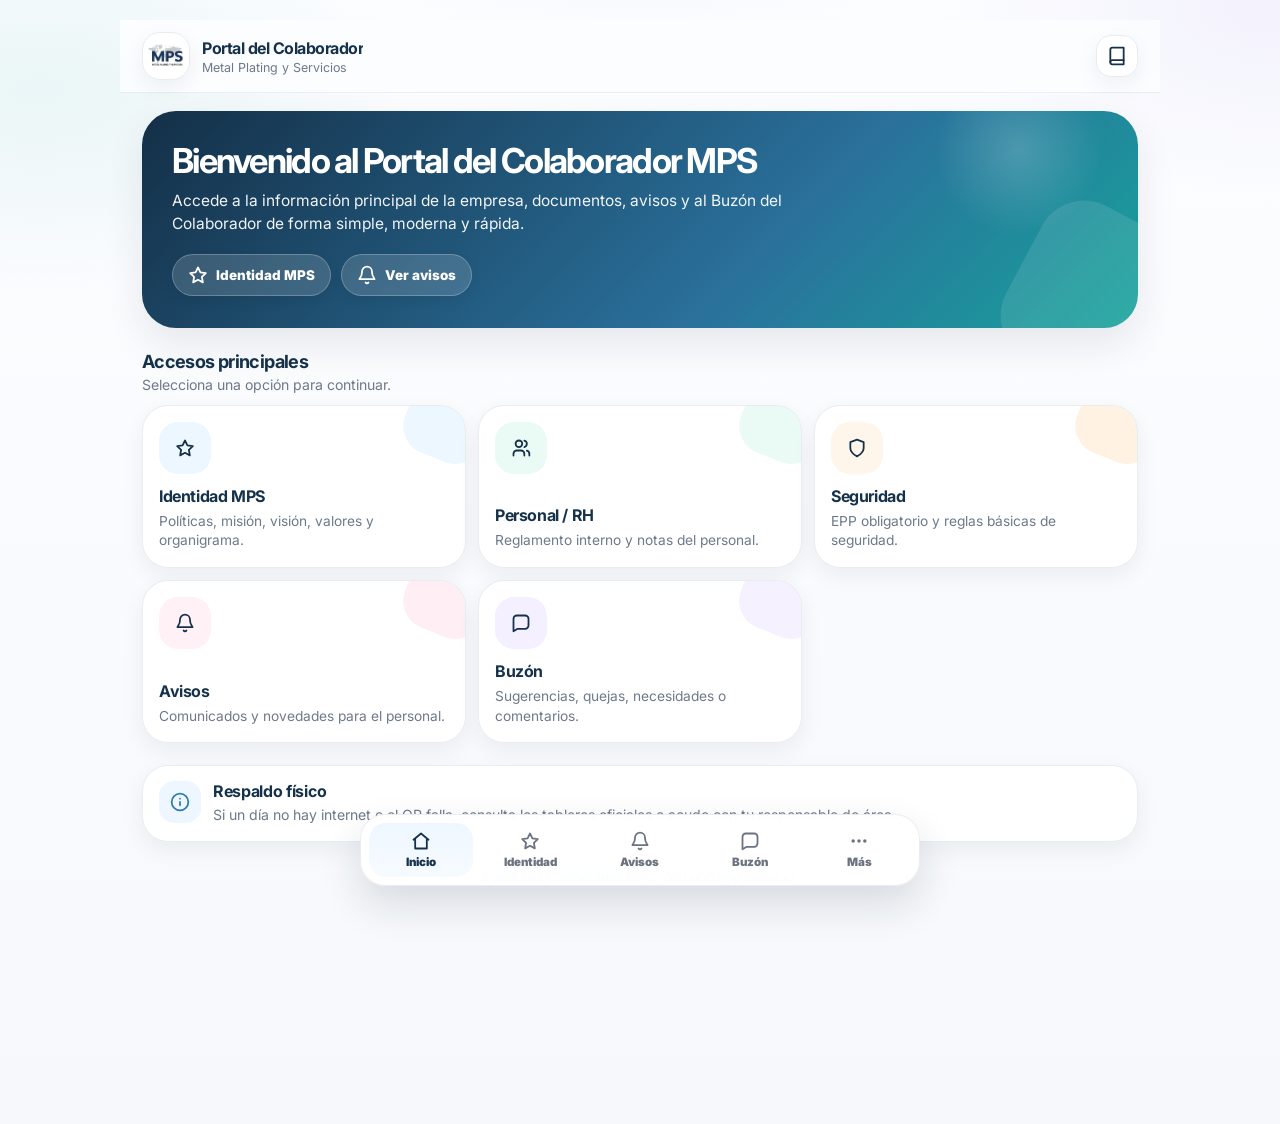
==== commit 1753afc4: "v7" ====
--- a/index.html
+++ b/index.html
@@ -7,7 +7,7 @@
   <meta name="description" content="Portal del Colaborador MPS">
   <meta name="theme-color" content="#17344d">
   <link rel="manifest" href="manifest.webmanifest">
-  <link rel="stylesheet" href="css/estilos.css">
+  <link rel="stylesheet" href="css/estilos.css?v=7">
 </head>
 <body data-page="inicio">
   <div class="shell">
@@ -74,7 +74,7 @@
   </div>
 </section>
 
-    <footer class="footer">Portal del Colaborador MPS · Versión app móvil v5</footer>
+    <footer class="footer">Portal del Colaborador MPS · Versión app móvil v7</footer>
   </div>
   
 <nav class="bottom-nav" aria-label="Navegación principal">
@@ -85,6 +85,6 @@
   <a href="mas.html" data-nav="mas"><span class="nav-ico" data-icon="more"></span><span>Más</span></a>
 </nav>
 
-  <script src="js/portal.js"></script>
+  <script src="js/portal.js?v=7"></script>
 </body>
 </html>
--- a/css/estilos.css
+++ b/css/estilos.css
@@ -314,3 +314,108 @@
   .doc-list,.feed-list{grid-template-columns:repeat(2,minmax(0,1fr))}
   .epp-icons{grid-template-columns:repeat(2,minmax(0,1fr))}
 }
+
+
+.preview-card .preview-pane{
+  position:relative;
+  height:170px;
+  border-radius:19px;
+  overflow:hidden;
+  background:linear-gradient(180deg,#f8fafc,#edf2f7);
+  border:1px solid var(--line);
+  margin-bottom:14px;
+  display:flex;
+  align-items:center;
+  justify-content:center;
+}
+.preview-card .preview-pane img{
+  width:100%;
+  height:100%;
+  object-fit:contain;
+  background:#fff;
+}
+.preview-card .preview-fallback{
+  width:100%;
+  height:100%;
+  display:flex;
+  flex-direction:column;
+  align-items:center;
+  justify-content:center;
+  gap:10px;
+  color:var(--muted);
+  background:linear-gradient(180deg,#f8fafc,#eef3f8);
+}
+.preview-card .preview-fallback .pdf-badge{
+  min-height:34px;
+  padding:0 12px;
+  border-radius:999px;
+  background:#fff;
+  border:1px solid var(--line);
+  color:var(--navy);
+  font-weight:800;
+  display:inline-flex;
+  align-items:center;
+}
+
+
+/* ===== v7: vista previa móvil 100% por imagen, sin PDF embebido ===== */
+.preview-card .preview-pane,
+.preview-card .preview-image-pane{
+  position: relative !important;
+  height: 172px !important;
+  border-radius: 20px !important;
+  overflow: hidden !important;
+  background: linear-gradient(180deg, #f8fafc, #edf2f7) !important;
+  border: 1px solid var(--line) !important;
+  margin-bottom: 14px !important;
+  display: flex !important;
+  align-items: center !important;
+  justify-content: center !important;
+}
+
+.preview-card .preview-pane iframe{
+  display: none !important;
+}
+
+.preview-card .preview-pane img.preview-img,
+.preview-card .preview-image-pane img.preview-img{
+  width: 100% !important;
+  height: 100% !important;
+  object-fit: contain !important;
+  background: #ffffff !important;
+  display: block !important;
+}
+
+.preview-card .preview-fallback{
+  display: none;
+  width: 100%;
+  height: 100%;
+  align-items: center;
+  justify-content: center;
+  flex-direction: column;
+  gap: 10px;
+  color: var(--muted);
+  background: linear-gradient(180deg,#f8fafc,#eef3f8);
+  text-align: center;
+  font-size: .88rem;
+}
+
+.preview-card .preview-error .preview-fallback{
+  display: flex !important;
+}
+
+.preview-card .preview-fallback .pdf-badge{
+  min-height: 34px;
+  padding: 0 12px;
+  border-radius: 999px;
+  background: #fff;
+  border: 1px solid var(--line);
+  color: var(--navy);
+  font-weight: 900;
+  display: inline-flex;
+  align-items: center;
+}
+
+.preview-label{
+  z-index: 3 !important;
+}
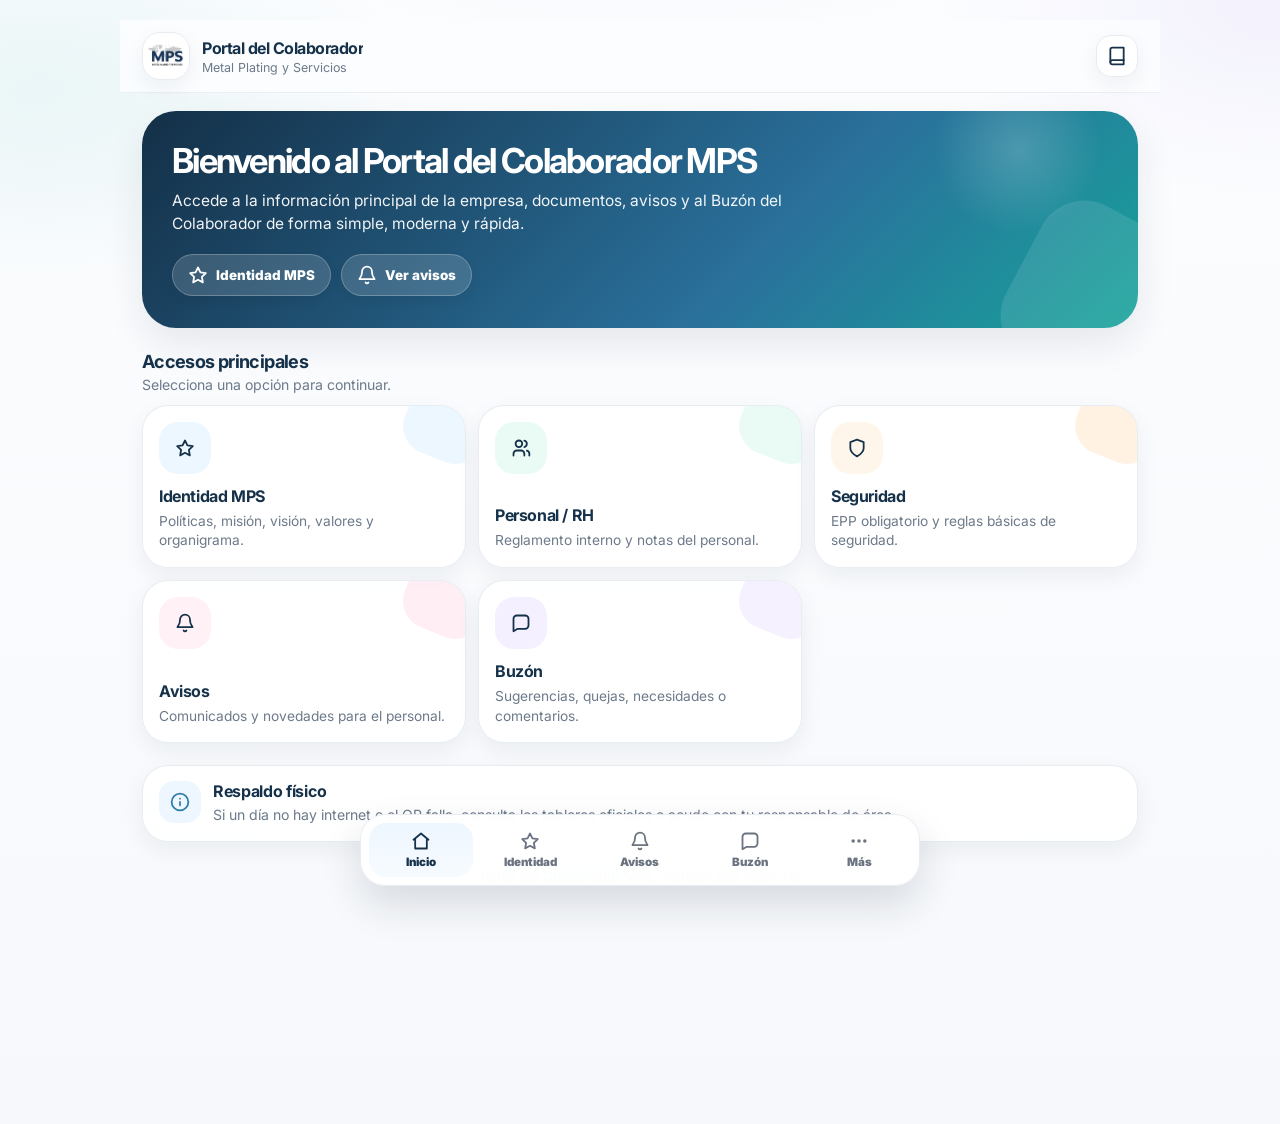
==== commit b0fc2d27: "v10" ====
--- a/index.html
+++ b/index.html
@@ -7,7 +7,7 @@
   <meta name="description" content="Portal del Colaborador MPS">
   <meta name="theme-color" content="#17344d">
   <link rel="manifest" href="manifest.webmanifest">
-  <link rel="stylesheet" href="css/estilos.css?v=7">
+  <link rel="stylesheet" href="css/estilos.css?v=10">
 </head>
 <body data-page="inicio">
   <div class="shell">
@@ -74,7 +74,7 @@
   </div>
 </section>
 
-    <footer class="footer">Portal del Colaborador MPS · Versión app móvil v7</footer>
+    <footer class="footer">Portal del Colaborador MPS · Versión app móvil v10</footer>
   </div>
   
 <nav class="bottom-nav" aria-label="Navegación principal">
@@ -85,6 +85,6 @@
   <a href="mas.html" data-nav="mas"><span class="nav-ico" data-icon="more"></span><span>Más</span></a>
 </nav>
 
-  <script src="js/portal.js?v=7"></script>
+  <script src="js/portal.js?v=10"></script>
 </body>
 </html>
--- a/css/estilos.css
+++ b/css/estilos.css
@@ -419,3 +419,74 @@
 .preview-label{
   z-index: 3 !important;
 }
+
+/* ===== v8: imágenes reales dentro de Avisos ===== */
+.post-media-image{
+  min-height:0 !important;
+  height:auto !important;
+  padding:0 !important;
+  background:#f4f6f8 !important;
+}
+.post-media-image::after{display:none !important}
+.post-media-image img{
+  width:100%;
+  height:auto;
+  max-height:680px;
+  object-fit:contain;
+  background:#f4f6f8;
+  display:block;
+}
+.feed-media{
+  width:calc(100% + 32px);
+  margin:12px -16px 14px;
+  background:#f4f6f8;
+  overflow:hidden;
+}
+.feed-media img{
+  width:100%;
+  height:auto;
+  max-height:560px;
+  object-fit:contain;
+  display:block;
+  background:#f4f6f8;
+}
+
+/* ===== v10: avisos leen directamente comunicados.csv ===== */
+.post-media-image{
+  min-height:0 !important;
+  height:auto !important;
+  padding:0 !important;
+  background:#f5f6f8 !important;
+}
+.post-media-image::after{display:none !important}
+.post-media-image img,
+.feed-media img{
+  width:100%;
+  height:auto;
+  max-height:720px;
+  object-fit:contain;
+  display:block;
+  background:#f5f6f8;
+}
+.feed-media{
+  width:calc(100% + 32px);
+  margin:12px -16px 14px;
+  background:#f5f6f8;
+  overflow:hidden;
+}
+.media-fallback{
+  display:none;
+  min-height:180px;
+  padding:24px;
+  align-items:center;
+  justify-content:center;
+  flex-direction:column;
+  text-align:center;
+  gap:8px;
+  color:var(--muted);
+  background:#f7f9fc;
+}
+.media-fallback .icon-svg{width:28px;height:28px;color:var(--navy)}
+.media-fallback strong{color:var(--navy)}
+.media-fallback span{font-size:.82rem}
+.media-error .media-fallback{display:flex}
